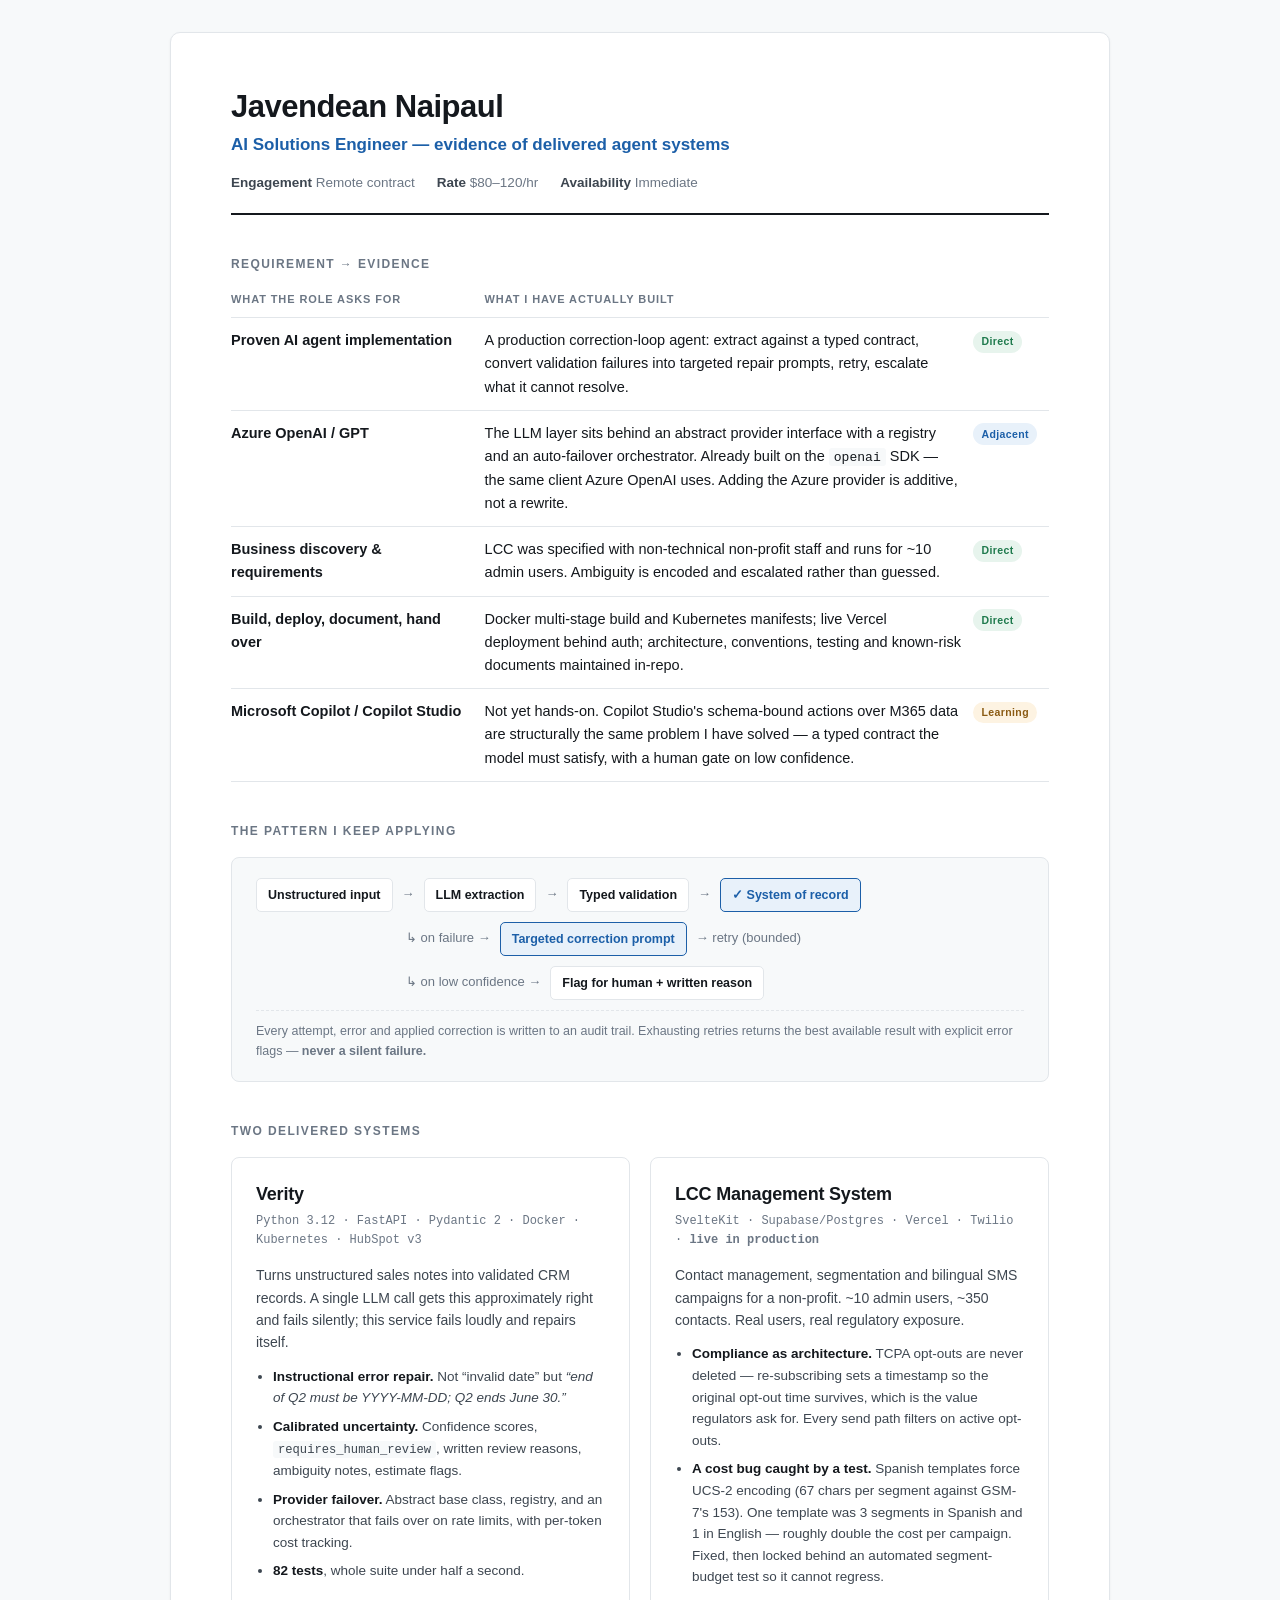
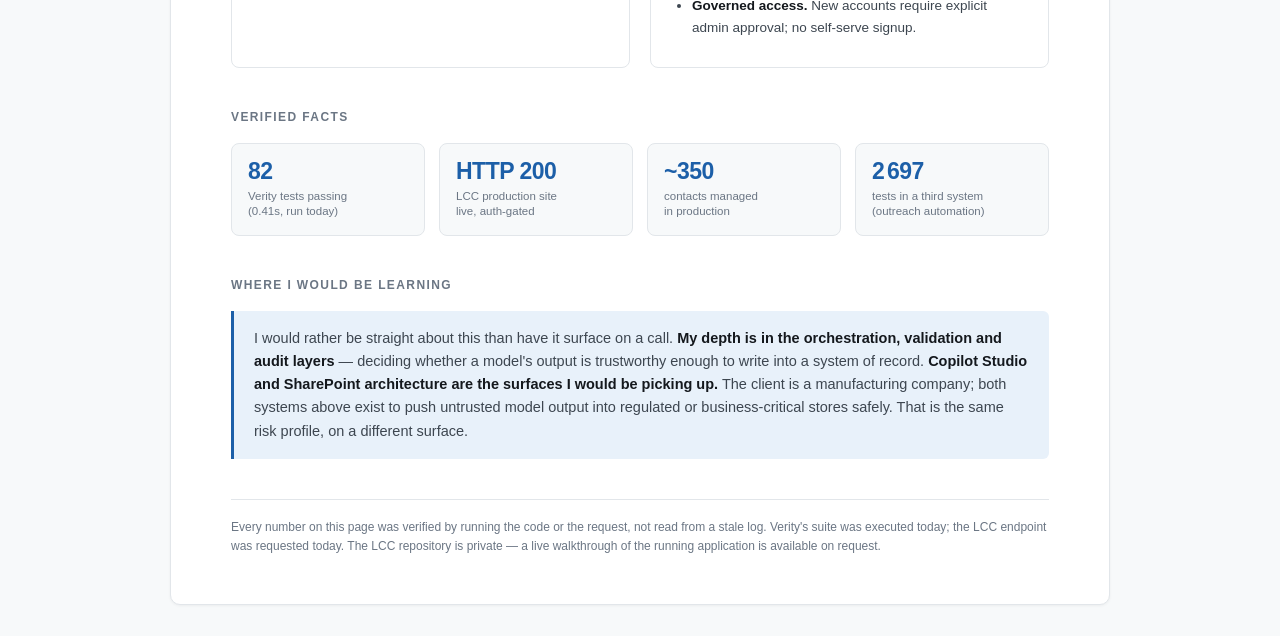
==== index.html @ 6c736fae "Add AI Solutions Engineer capability evidence page Single self-contained HTML page: requirement-to-e" ====
<!DOCTYPE html>
<html lang="en">
<head>
<meta charset="utf-8">
<meta name="robots" content="noindex, nofollow">
<meta name="viewport" content="width=device-width,initial-scale=1">
<title>Javendean Naipaul — AI Solutions Engineer · Evidence</title>
<style>
  :root{
    --ink:#14181d; --ink-2:#3d4650; --ink-3:#6b7684;
    --line:#e2e6ea; --bg:#ffffff; --bg-2:#f7f9fa;
    --accent:#1c5fa8; --accent-soft:#e8f1fa;
    --ok:#1f7a4d; --ok-soft:#e7f4ed;
    --warn:#8a5a12; --warn-soft:#fdf3e2;
  }
  *{box-sizing:border-box}
  body{
    margin:0; background:var(--bg-2); color:var(--ink);
    font:16px/1.6 -apple-system,BlinkMacSystemFont,"Segoe UI",Roboto,Helvetica,Arial,sans-serif;
    -webkit-font-smoothing:antialiased;
  }
  .sheet{max-width:940px;margin:32px auto;background:var(--bg);padding:56px 60px 48px;
    border:1px solid var(--line);border-radius:10px;box-shadow:0 1px 3px rgba(20,24,29,.05)}
  header{border-bottom:2px solid var(--ink);padding-bottom:20px;margin-bottom:32px}
  h1{font-size:31px;line-height:1.15;margin:0 0 6px;letter-spacing:-.5px}
  .role{font-size:17px;color:var(--accent);font-weight:600;margin:0 0 14px}
  .meta{font-size:13.5px;color:var(--ink-3);display:flex;gap:22px;flex-wrap:wrap}
  .meta b{color:var(--ink-2);font-weight:600}
  h2{font-size:12px;text-transform:uppercase;letter-spacing:1.4px;color:var(--ink-3);
    margin:40px 0 16px;font-weight:700}
  table{width:100%;border-collapse:collapse;font-size:14.5px}
  th{text-align:left;font-size:11px;text-transform:uppercase;letter-spacing:.9px;
    color:var(--ink-3);border-bottom:1px solid var(--line);padding:0 12px 9px 0;font-weight:700}
  td{padding:11px 12px 11px 0;border-bottom:1px solid var(--line);vertical-align:top}
  td:first-child{font-weight:600;width:31%;color:var(--ink)}
  .pill{display:inline-block;font-size:10.5px;font-weight:700;padding:2.5px 8px;
    border-radius:20px;letter-spacing:.4px;white-space:nowrap}
  .p-ok{background:var(--ok-soft);color:var(--ok)}
  .p-adj{background:var(--accent-soft);color:var(--accent)}
  .p-gap{background:var(--warn-soft);color:var(--warn)}
  .cards{display:grid;grid-template-columns:1fr 1fr;gap:20px}
  .card{border:1px solid var(--line);border-radius:8px;padding:22px 24px;background:var(--bg)}
  .card h3{margin:0 0 3px;font-size:18px;letter-spacing:-.2px}
  .card .stack{font-size:12px;color:var(--ink-3);margin:0 0 14px;font-family:ui-monospace,SFMono-Regular,Menlo,monospace}
  .card p{margin:0 0 12px;font-size:14px;color:var(--ink-2)}
  .card ul{margin:0;padding-left:17px;font-size:13.5px;color:var(--ink-2)}
  .card li{margin-bottom:7px}
  .card li b{color:var(--ink)}
  .flow{background:var(--bg-2);border:1px solid var(--line);border-radius:8px;
    padding:20px 24px;margin:14px 0 0;font-size:13px}
  .flow-row{display:flex;align-items:center;gap:9px;flex-wrap:wrap;margin-bottom:10px}
  .node{background:#fff;border:1px solid var(--line);border-radius:5px;padding:6px 11px;
    font-weight:600;font-size:12.5px;white-space:nowrap}
  .node.hl{border-color:var(--accent);color:var(--accent);background:var(--accent-soft)}
  .arrow{color:var(--ink-3);font-size:13px}
  .flow-note{font-size:12.5px;color:var(--ink-3);margin:0;padding-top:10px;border-top:1px dashed var(--line)}
  .callout{border-left:3px solid var(--accent);background:var(--accent-soft);
    padding:16px 20px;border-radius:0 6px 6px 0;font-size:14.5px;color:var(--ink-2)}
  .callout b{color:var(--ink)}
  .facts{display:grid;grid-template-columns:repeat(4,1fr);gap:14px;margin-top:4px}
  .fact{border:1px solid var(--line);border-radius:8px;padding:15px 16px;background:var(--bg-2)}
  .fact .n{font-size:23px;font-weight:700;color:var(--accent);letter-spacing:-.5px;line-height:1.1}
  .fact .l{font-size:11.5px;color:var(--ink-3);margin-top:4px;line-height:1.35}
  footer{margin-top:40px;padding-top:18px;border-top:1px solid var(--line);
    font-size:12px;color:var(--ink-3)}
  code{font-family:ui-monospace,SFMono-Regular,Menlo,monospace;font-size:.9em;
    background:var(--bg-2);padding:1.5px 5px;border-radius:3px}
  @media print{
    body{background:#fff} .sheet{margin:0;border:0;box-shadow:none;padding:0;max-width:100%}
    .card,.fact,.flow{break-inside:avoid}
  }
  @media(max-width:760px){
    .sheet{padding:32px 24px;margin:0}
    .cards,.facts{grid-template-columns:1fr}
    td:first-child{width:auto}
  }
</style>
</head>
<body>
<div class="sheet">

  <header>
    <h1>Javendean Naipaul</h1>
    <p class="role">AI Solutions Engineer — evidence of delivered agent systems</p>
    <div class="meta">
      <span><b>Engagement</b> Remote contract</span>
      <span><b>Rate</b> $80–120/hr</span>
      <span><b>Availability</b> Immediate</span>
    </div>
  </header>

  <h2>Requirement &rarr; Evidence</h2>
  <table>
    <tr><th>What the role asks for</th><th>What I have actually built</th><th></th></tr>
    <tr>
      <td>Proven AI agent implementation</td>
      <td>A production correction-loop agent: extract against a typed contract, convert validation
          failures into targeted repair prompts, retry, escalate what it cannot resolve.</td>
      <td><span class="pill p-ok">Direct</span></td>
    </tr>
    <tr>
      <td>Azure OpenAI / GPT</td>
      <td>The LLM layer sits behind an abstract provider interface with a registry and an
          auto-failover orchestrator. Already built on the <code>openai</code> SDK — the same
          client Azure OpenAI uses. Adding the Azure provider is additive, not a rewrite.</td>
      <td><span class="pill p-adj">Adjacent</span></td>
    </tr>
    <tr>
      <td>Business discovery &amp; requirements</td>
      <td>LCC was specified with non-technical non-profit staff and runs for ~10 admin users.
          Ambiguity is encoded and escalated rather than guessed.</td>
      <td><span class="pill p-ok">Direct</span></td>
    </tr>
    <tr>
      <td>Build, deploy, document, hand over</td>
      <td>Docker multi-stage build and Kubernetes manifests; live Vercel deployment behind auth;
          architecture, conventions, testing and known-risk documents maintained in-repo.</td>
      <td><span class="pill p-ok">Direct</span></td>
    </tr>
    <tr>
      <td>Microsoft Copilot / Copilot Studio</td>
      <td>Not yet hands-on. Copilot Studio's schema-bound actions over M365 data are structurally
          the same problem I have solved — a typed contract the model must satisfy, with a human
          gate on low confidence.</td>
      <td><span class="pill p-gap">Learning</span></td>
    </tr>
  </table>

  <h2>The pattern I keep applying</h2>
  <div class="flow">
    <div class="flow-row">
      <span class="node">Unstructured input</span><span class="arrow">&rarr;</span>
      <span class="node">LLM extraction</span><span class="arrow">&rarr;</span>
      <span class="node">Typed validation</span><span class="arrow">&rarr;</span>
      <span class="node hl">&#10003; System of record</span>
    </div>
    <div class="flow-row" style="margin-left:150px">
      <span class="arrow">&#8627; on failure &rarr;</span>
      <span class="node hl">Targeted correction prompt</span>
      <span class="arrow">&rarr; retry (bounded)</span>
    </div>
    <div class="flow-row" style="margin-left:150px">
      <span class="arrow">&#8627; on low confidence &rarr;</span>
      <span class="node">Flag for human + written reason</span>
    </div>
    <p class="flow-note">Every attempt, error and applied correction is written to an audit trail.
      Exhausting retries returns the best available result with explicit error flags —
      <b>never a silent failure.</b></p>
  </div>

  <h2>Two delivered systems</h2>
  <div class="cards">

    <div class="card">
      <h3>Verity</h3>
      <p class="stack">Python 3.12 · FastAPI · Pydantic 2 · Docker · Kubernetes · HubSpot v3</p>
      <p>Turns unstructured sales notes into validated CRM records. A single LLM call gets this
         approximately right and fails silently; this service fails loudly and repairs itself.</p>
      <ul>
        <li><b>Instructional error repair.</b> Not &ldquo;invalid date&rdquo; but <em>&ldquo;end of
            Q2 must be YYYY-MM-DD; Q2 ends June 30.&rdquo;</em></li>
        <li><b>Calibrated uncertainty.</b> Confidence scores, <code>requires_human_review</code>,
            written review reasons, ambiguity notes, estimate flags.</li>
        <li><b>Provider failover.</b> Abstract base class, registry, and an orchestrator that fails
            over on rate limits, with per-token cost tracking.</li>
        <li><b>82 tests</b>, whole suite under half a second.</li>
      </ul>
    </div>

    <div class="card">
      <h3>LCC Management System</h3>
      <p class="stack">SvelteKit · Supabase/Postgres · Vercel · Twilio · <b>live in production</b></p>
      <p>Contact management, segmentation and bilingual SMS campaigns for a non-profit.
         ~10 admin users, ~350 contacts. Real users, real regulatory exposure.</p>
      <ul>
        <li><b>Compliance as architecture.</b> TCPA opt-outs are never deleted — re-subscribing
            sets a timestamp so the original opt-out time survives, which is the value regulators
            ask for. Every send path filters on active opt-outs.</li>
        <li><b>A cost bug caught by a test.</b> Spanish templates force UCS-2 encoding (67 chars
            per segment against GSM-7's 153). One template was 3 segments in Spanish and 1 in
            English — roughly double the cost per campaign. Fixed, then locked behind an automated
            segment-budget test so it cannot regress.</li>
        <li><b>Governed access.</b> New accounts require explicit admin approval; no self-serve
            signup.</li>
      </ul>
    </div>

  </div>

  <h2>Verified facts</h2>
  <div class="facts">
    <div class="fact"><div class="n">82</div><div class="l">Verity tests passing<br>(0.41s, run today)</div></div>
    <div class="fact"><div class="n">HTTP 200</div><div class="l">LCC production site<br>live, auth-gated</div></div>
    <div class="fact"><div class="n">~350</div><div class="l">contacts managed<br>in production</div></div>
    <div class="fact"><div class="n">2&#8239;697</div><div class="l">tests in a third system<br>(outreach automation)</div></div>
  </div>

  <h2>Where I would be learning</h2>
  <div class="callout">
    I would rather be straight about this than have it surface on a call. <b>My depth is in the
    orchestration, validation and audit layers</b> — deciding whether a model's output is
    trustworthy enough to write into a system of record. <b>Copilot Studio and SharePoint
    architecture are the surfaces I would be picking up.</b> The client is a manufacturing
    company; both systems above exist to push untrusted model output into regulated or
    business-critical stores safely. That is the same risk profile, on a different surface.
  </div>

  <footer>
    Every number on this page was verified by running the code or the request, not read from a
    stale log. Verity's suite was executed today; the LCC endpoint was requested today.
    The LCC repository is private — a live walkthrough of the running application is available
    on request.
  </footer>

</div>
</body>
</html>
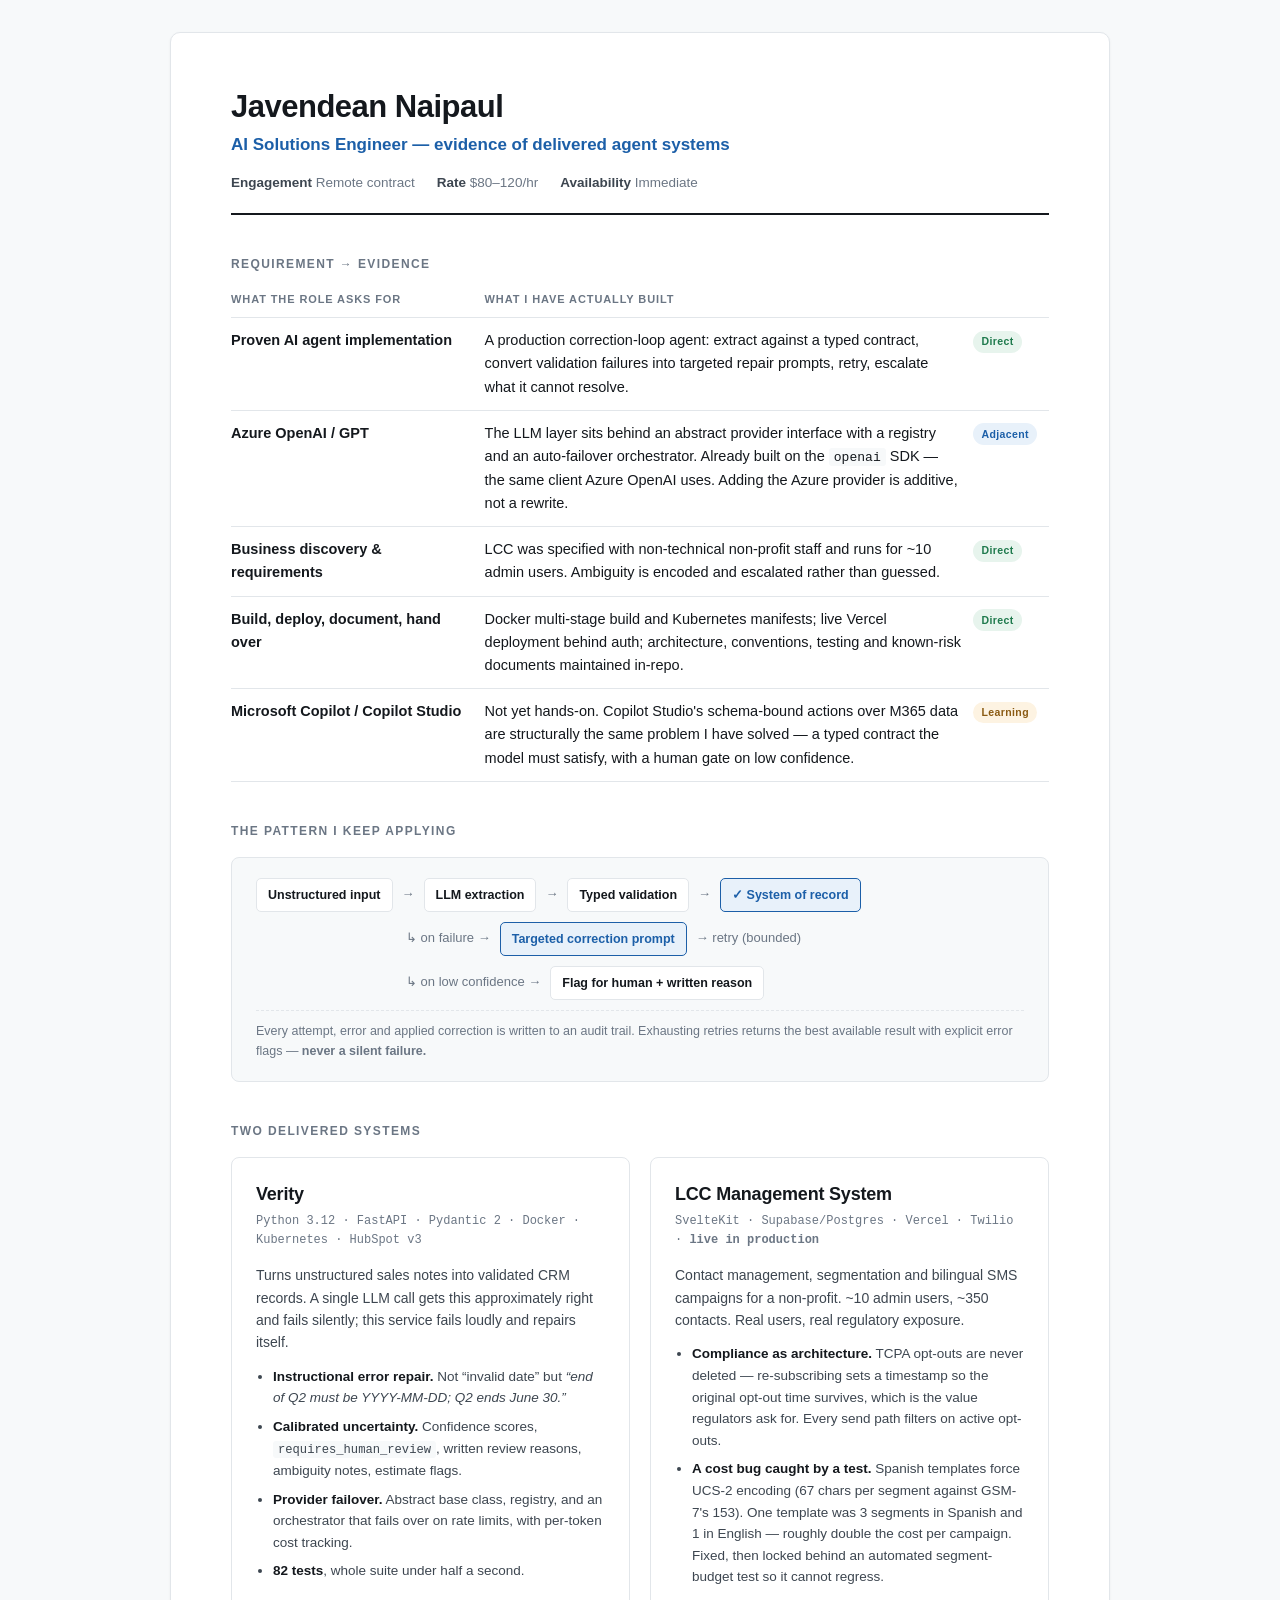
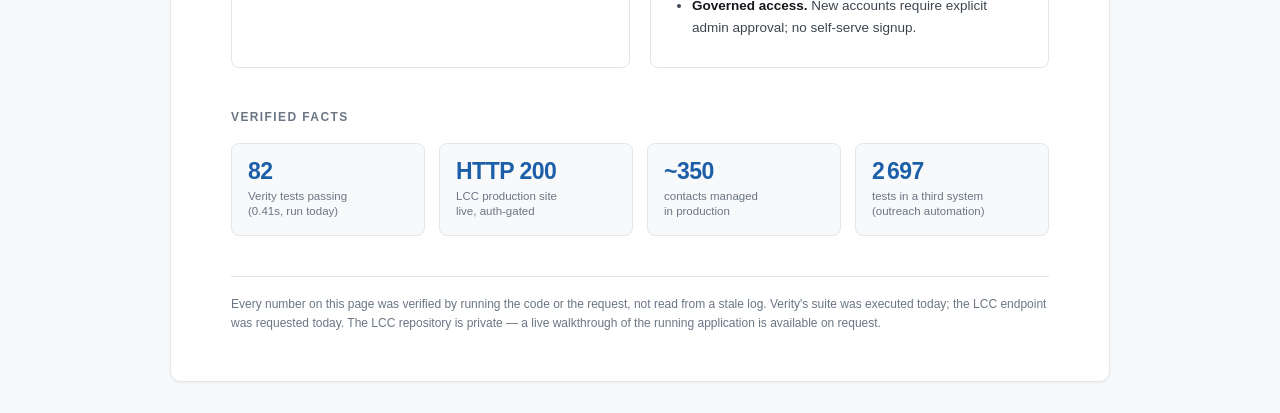
==== commit e44da4d4: "Remove "Where I would be learning" section Co-Authored-By: Claude Opus 5 <noreply@anthropic.com>" ====
--- a/index.html
+++ b/index.html
@@ -195,16 +195,6 @@
     <div class="fact"><div class="n">2&#8239;697</div><div class="l">tests in a third system<br>(outreach automation)</div></div>
   </div>
 
-  <h2>Where I would be learning</h2>
-  <div class="callout">
-    I would rather be straight about this than have it surface on a call. <b>My depth is in the
-    orchestration, validation and audit layers</b> — deciding whether a model's output is
-    trustworthy enough to write into a system of record. <b>Copilot Studio and SharePoint
-    architecture are the surfaces I would be picking up.</b> The client is a manufacturing
-    company; both systems above exist to push untrusted model output into regulated or
-    business-critical stores safely. That is the same risk profile, on a different surface.
-  </div>
-
   <footer>
     Every number on this page was verified by running the code or the request, not read from a
     stale log. Verity's suite was executed today; the LCC endpoint was requested today.
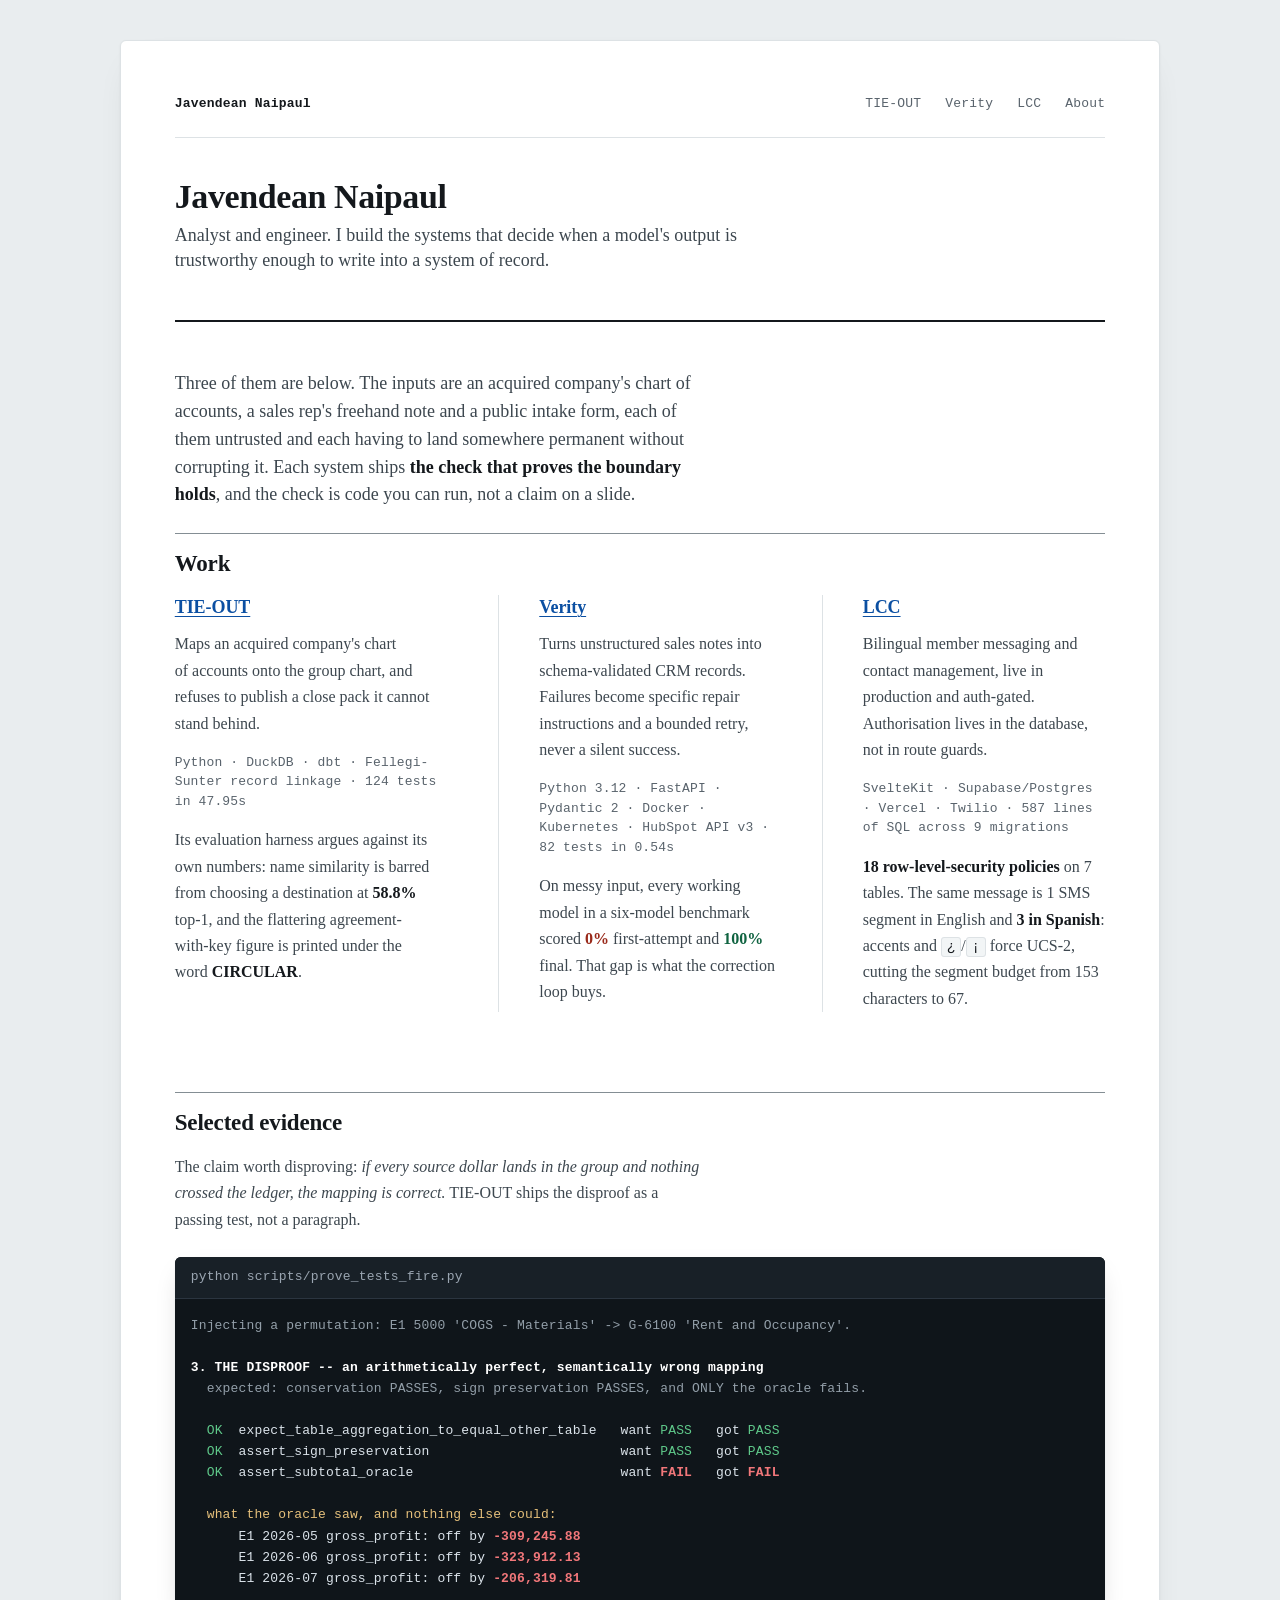
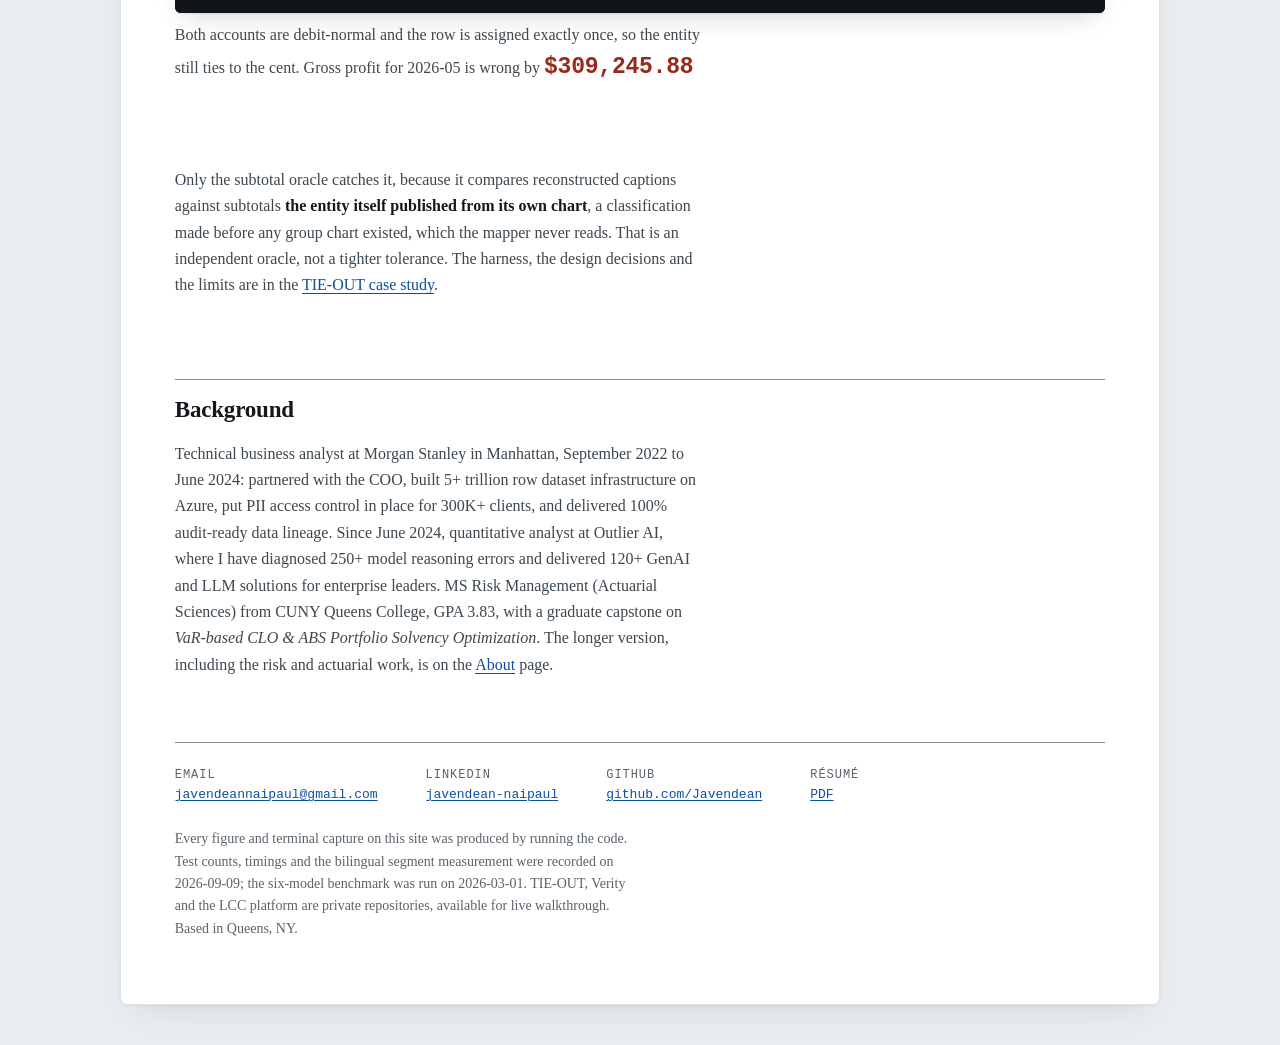
==== commit 303fe0d3: "Build portfolio site: home, three case studies, about Co-Authored-By: Claude Opus 5 <noreply@anthrop" ====
--- a/index.html
+++ b/index.html
@@ -2,206 +2,150 @@
 <html lang="en">
 <head>
 <meta charset="utf-8">
-<meta name="robots" content="noindex, nofollow">
+<meta name="robots" content="index, follow">
 <meta name="viewport" content="width=device-width,initial-scale=1">
-<title>Javendean Naipaul — AI Solutions Engineer · Evidence</title>
-<style>
-  :root{
-    --ink:#14181d; --ink-2:#3d4650; --ink-3:#6b7684;
-    --line:#e2e6ea; --bg:#ffffff; --bg-2:#f7f9fa;
-    --accent:#1c5fa8; --accent-soft:#e8f1fa;
-    --ok:#1f7a4d; --ok-soft:#e7f4ed;
-    --warn:#8a5a12; --warn-soft:#fdf3e2;
-  }
-  *{box-sizing:border-box}
-  body{
-    margin:0; background:var(--bg-2); color:var(--ink);
-    font:16px/1.6 -apple-system,BlinkMacSystemFont,"Segoe UI",Roboto,Helvetica,Arial,sans-serif;
-    -webkit-font-smoothing:antialiased;
-  }
-  .sheet{max-width:940px;margin:32px auto;background:var(--bg);padding:56px 60px 48px;
-    border:1px solid var(--line);border-radius:10px;box-shadow:0 1px 3px rgba(20,24,29,.05)}
-  header{border-bottom:2px solid var(--ink);padding-bottom:20px;margin-bottom:32px}
-  h1{font-size:31px;line-height:1.15;margin:0 0 6px;letter-spacing:-.5px}
-  .role{font-size:17px;color:var(--accent);font-weight:600;margin:0 0 14px}
-  .meta{font-size:13.5px;color:var(--ink-3);display:flex;gap:22px;flex-wrap:wrap}
-  .meta b{color:var(--ink-2);font-weight:600}
-  h2{font-size:12px;text-transform:uppercase;letter-spacing:1.4px;color:var(--ink-3);
-    margin:40px 0 16px;font-weight:700}
-  table{width:100%;border-collapse:collapse;font-size:14.5px}
-  th{text-align:left;font-size:11px;text-transform:uppercase;letter-spacing:.9px;
-    color:var(--ink-3);border-bottom:1px solid var(--line);padding:0 12px 9px 0;font-weight:700}
-  td{padding:11px 12px 11px 0;border-bottom:1px solid var(--line);vertical-align:top}
-  td:first-child{font-weight:600;width:31%;color:var(--ink)}
-  .pill{display:inline-block;font-size:10.5px;font-weight:700;padding:2.5px 8px;
-    border-radius:20px;letter-spacing:.4px;white-space:nowrap}
-  .p-ok{background:var(--ok-soft);color:var(--ok)}
-  .p-adj{background:var(--accent-soft);color:var(--accent)}
-  .p-gap{background:var(--warn-soft);color:var(--warn)}
-  .cards{display:grid;grid-template-columns:1fr 1fr;gap:20px}
-  .card{border:1px solid var(--line);border-radius:8px;padding:22px 24px;background:var(--bg)}
-  .card h3{margin:0 0 3px;font-size:18px;letter-spacing:-.2px}
-  .card .stack{font-size:12px;color:var(--ink-3);margin:0 0 14px;font-family:ui-monospace,SFMono-Regular,Menlo,monospace}
-  .card p{margin:0 0 12px;font-size:14px;color:var(--ink-2)}
-  .card ul{margin:0;padding-left:17px;font-size:13.5px;color:var(--ink-2)}
-  .card li{margin-bottom:7px}
-  .card li b{color:var(--ink)}
-  .flow{background:var(--bg-2);border:1px solid var(--line);border-radius:8px;
-    padding:20px 24px;margin:14px 0 0;font-size:13px}
-  .flow-row{display:flex;align-items:center;gap:9px;flex-wrap:wrap;margin-bottom:10px}
-  .node{background:#fff;border:1px solid var(--line);border-radius:5px;padding:6px 11px;
-    font-weight:600;font-size:12.5px;white-space:nowrap}
-  .node.hl{border-color:var(--accent);color:var(--accent);background:var(--accent-soft)}
-  .arrow{color:var(--ink-3);font-size:13px}
-  .flow-note{font-size:12.5px;color:var(--ink-3);margin:0;padding-top:10px;border-top:1px dashed var(--line)}
-  .callout{border-left:3px solid var(--accent);background:var(--accent-soft);
-    padding:16px 20px;border-radius:0 6px 6px 0;font-size:14.5px;color:var(--ink-2)}
-  .callout b{color:var(--ink)}
-  .facts{display:grid;grid-template-columns:repeat(4,1fr);gap:14px;margin-top:4px}
-  .fact{border:1px solid var(--line);border-radius:8px;padding:15px 16px;background:var(--bg-2)}
-  .fact .n{font-size:23px;font-weight:700;color:var(--accent);letter-spacing:-.5px;line-height:1.1}
-  .fact .l{font-size:11.5px;color:var(--ink-3);margin-top:4px;line-height:1.35}
-  footer{margin-top:40px;padding-top:18px;border-top:1px solid var(--line);
-    font-size:12px;color:var(--ink-3)}
-  code{font-family:ui-monospace,SFMono-Regular,Menlo,monospace;font-size:.9em;
-    background:var(--bg-2);padding:1.5px 5px;border-radius:3px}
-  @media print{
-    body{background:#fff} .sheet{margin:0;border:0;box-shadow:none;padding:0;max-width:100%}
-    .card,.fact,.flow{break-inside:avoid}
-  }
-  @media(max-width:760px){
-    .sheet{padding:32px 24px;margin:0}
-    .cards,.facts{grid-template-columns:1fr}
-    td:first-child{width:auto}
-  }
-</style>
+<meta name="color-scheme" content="light">
+<title>Javendean Naipaul &middot; analyst and engineer</title>
+<meta name="description" content="Javendean Naipaul builds systems that decide when a model's output is trustworthy enough to write into a system of record. Three case studies, each shipping the check that proves it.">
+<link rel="stylesheet" href="style.css">
+<link rel="icon" href="./favicon.svg" type="image/svg+xml">
+<meta property="og:type" content="website">
+<meta property="og:site_name" content="Javendean Naipaul">
+<meta property="og:title" content="Javendean Naipaul">
+<meta property="og:description" content="Analyst and engineer. Systems that decide when a model's output is trustworthy enough to write into a system of record.">
+<meta name="twitter:card" content="summary">
 </head>
 <body>
-<div class="sheet">
+
+<main class="sheet">
+
+  <nav class="sitenav" aria-label="Main">
+    <a href="./" aria-current="page">Javendean Naipaul</a>
+    <span>
+      <a href="work/tie-out/">TIE-OUT</a>
+      <a href="work/verity/">Verity</a>
+      <a href="work/lcc/">LCC</a>
+      <a href="about/">About</a>
+    </span>
+  </nav>
 
   <header>
     <h1>Javendean Naipaul</h1>
-    <p class="role">AI Solutions Engineer — evidence of delivered agent systems</p>
-    <div class="meta">
-      <span><b>Engagement</b> Remote contract</span>
-      <span><b>Rate</b> $80–120/hr</span>
-      <span><b>Availability</b> Immediate</span>
-    </div>
+    <p class="role">Analyst and engineer. I build the systems that decide when a model's output is
+    trustworthy enough to write into a system of record.</p>
   </header>
 
-  <h2>Requirement &rarr; Evidence</h2>
-  <table>
-    <tr><th>What the role asks for</th><th>What I have actually built</th><th></th></tr>
-    <tr>
-      <td>Proven AI agent implementation</td>
-      <td>A production correction-loop agent: extract against a typed contract, convert validation
-          failures into targeted repair prompts, retry, escalate what it cannot resolve.</td>
-      <td><span class="pill p-ok">Direct</span></td>
-    </tr>
-    <tr>
-      <td>Azure OpenAI / GPT</td>
-      <td>The LLM layer sits behind an abstract provider interface with a registry and an
-          auto-failover orchestrator. Already built on the <code>openai</code> SDK — the same
-          client Azure OpenAI uses. Adding the Azure provider is additive, not a rewrite.</td>
-      <td><span class="pill p-adj">Adjacent</span></td>
-    </tr>
-    <tr>
-      <td>Business discovery &amp; requirements</td>
-      <td>LCC was specified with non-technical non-profit staff and runs for ~10 admin users.
-          Ambiguity is encoded and escalated rather than guessed.</td>
-      <td><span class="pill p-ok">Direct</span></td>
-    </tr>
-    <tr>
-      <td>Build, deploy, document, hand over</td>
-      <td>Docker multi-stage build and Kubernetes manifests; live Vercel deployment behind auth;
-          architecture, conventions, testing and known-risk documents maintained in-repo.</td>
-      <td><span class="pill p-ok">Direct</span></td>
-    </tr>
-    <tr>
-      <td>Microsoft Copilot / Copilot Studio</td>
-      <td>Not yet hands-on. Copilot Studio's schema-bound actions over M365 data are structurally
-          the same problem I have solved — a typed contract the model must satisfy, with a human
-          gate on low confidence.</td>
-      <td><span class="pill p-gap">Learning</span></td>
-    </tr>
-  </table>
+  <p class="lede">Three of them are below. The inputs are an acquired company's chart of accounts, a
+  sales rep's freehand note and a public intake form, each of them untrusted and each having to land
+  somewhere permanent without corrupting it. Each system ships <b>the check that proves the boundary
+  holds</b>, and the check is code you can run, not a claim on a slide.</p>
 
-  <h2>The pattern I keep applying</h2>
-  <div class="flow">
-    <div class="flow-row">
-      <span class="node">Unstructured input</span><span class="arrow">&rarr;</span>
-      <span class="node">LLM extraction</span><span class="arrow">&rarr;</span>
-      <span class="node">Typed validation</span><span class="arrow">&rarr;</span>
-      <span class="node hl">&#10003; System of record</span>
-    </div>
-    <div class="flow-row" style="margin-left:150px">
-      <span class="arrow">&#8627; on failure &rarr;</span>
-      <span class="node hl">Targeted correction prompt</span>
-      <span class="arrow">&rarr; retry (bounded)</span>
-    </div>
-    <div class="flow-row" style="margin-left:150px">
-      <span class="arrow">&#8627; on low confidence &rarr;</span>
-      <span class="node">Flag for human + written reason</span>
-    </div>
-    <p class="flow-note">Every attempt, error and applied correction is written to an audit trail.
-      Exhausting retries returns the best available result with explicit error flags —
-      <b>never a silent failure.</b></p>
-  </div>
+  <section>
+  <h2>Work</h2>
 
-  <h2>Two delivered systems</h2>
-  <div class="cards">
+  <div class="cards cards--3">
 
     <div class="card">
-      <h3>Verity</h3>
-      <p class="stack">Python 3.12 · FastAPI · Pydantic 2 · Docker · Kubernetes · HubSpot v3</p>
-      <p>Turns unstructured sales notes into validated CRM records. A single LLM call gets this
-         approximately right and fails silently; this service fails loudly and repairs itself.</p>
-      <ul>
-        <li><b>Instructional error repair.</b> Not &ldquo;invalid date&rdquo; but <em>&ldquo;end of
-            Q2 must be YYYY-MM-DD; Q2 ends June 30.&rdquo;</em></li>
-        <li><b>Calibrated uncertainty.</b> Confidence scores, <code>requires_human_review</code>,
-            written review reasons, ambiguity notes, estimate flags.</li>
-        <li><b>Provider failover.</b> Abstract base class, registry, and an orchestrator that fails
-            over on rate limits, with per-token cost tracking.</li>
-        <li><b>82 tests</b>, whole suite under half a second.</li>
-      </ul>
+      <h3><a href="work/tie-out/">TIE-OUT</a></h3>
+      <p>Maps an acquired company's chart of accounts onto the group chart, and refuses to publish a
+      close pack it cannot stand behind.</p>
+      <p class="stack">Python &middot; DuckDB &middot; dbt &middot; Fellegi-Sunter record linkage
+      &middot; 124 tests in 47.95s</p>
+      <p>Its evaluation harness argues against its own numbers: name similarity is barred from
+      choosing a destination at <b>58.8%</b> top-1, and the flattering agreement-with-key figure is
+      printed under the word <b>CIRCULAR</b>.</p>
     </div>
 
     <div class="card">
-      <h3>LCC Management System</h3>
-      <p class="stack">SvelteKit · Supabase/Postgres · Vercel · Twilio · <b>live in production</b></p>
-      <p>Contact management, segmentation and bilingual SMS campaigns for a non-profit.
-         ~10 admin users, ~350 contacts. Real users, real regulatory exposure.</p>
-      <ul>
-        <li><b>Compliance as architecture.</b> TCPA opt-outs are never deleted — re-subscribing
-            sets a timestamp so the original opt-out time survives, which is the value regulators
-            ask for. Every send path filters on active opt-outs.</li>
-        <li><b>A cost bug caught by a test.</b> Spanish templates force UCS-2 encoding (67 chars
-            per segment against GSM-7's 153). One template was 3 segments in Spanish and 1 in
-            English — roughly double the cost per campaign. Fixed, then locked behind an automated
-            segment-budget test so it cannot regress.</li>
-        <li><b>Governed access.</b> New accounts require explicit admin approval; no self-serve
-            signup.</li>
-      </ul>
+      <h3><a href="work/verity/">Verity</a></h3>
+      <p>Turns unstructured sales notes into schema-validated CRM records. Failures become specific
+      repair instructions and a bounded retry, never a silent success.</p>
+      <p class="stack">Python 3.12 &middot; FastAPI &middot; Pydantic 2 &middot; Docker &middot;
+      Kubernetes &middot; HubSpot API v3 &middot; 82 tests in 0.54s</p>
+      <p>On messy input, every working model in a six-model benchmark scored
+      <span class="zero">0%</span> first-attempt and <span class="hundred">100%</span> final. That
+      gap is what the correction loop buys.</p>
+    </div>
+
+    <div class="card">
+      <h3><a href="work/lcc/">LCC</a></h3>
+      <p>Bilingual member messaging and contact management, live in production and auth-gated.
+      Authorisation lives in the database, not in route guards.</p>
+      <p class="stack">SvelteKit &middot; Supabase/Postgres &middot; Vercel &middot; Twilio
+      &middot; 587 lines of SQL across 9 migrations</p>
+      <p><b>18 row-level-security policies</b> on 7 tables. The same message is 1 SMS segment in
+      English and <b>3 in Spanish</b>: accents and <code>&iquest;</code>/<code>&iexcl;</code> force
+      UCS-2, cutting the segment budget from 153 characters to 67.</p>
     </div>
 
   </div>
+  </section>
 
-  <h2>Verified facts</h2>
-  <div class="facts">
-    <div class="fact"><div class="n">82</div><div class="l">Verity tests passing<br>(0.41s, run today)</div></div>
-    <div class="fact"><div class="n">HTTP 200</div><div class="l">LCC production site<br>live, auth-gated</div></div>
-    <div class="fact"><div class="n">~350</div><div class="l">contacts managed<br>in production</div></div>
-    <div class="fact"><div class="n">2&#8239;697</div><div class="l">tests in a third system<br>(outreach automation)</div></div>
-  </div>
+  <section>
+  <h2>Selected evidence</h2>
+
+  <p>The claim worth disproving: <em>if every source dollar lands in the group and nothing crossed
+  the ledger, the mapping is correct.</em> TIE-OUT ships the disproof as a passing test, not a
+  paragraph.</p>
+
+  <figure class="ev">
+      <div class="term">
+        <div class="term-bar"><span class="term-title">python scripts/prove_tests_fire.py</span></div>
+<pre tabindex="0" role="region" aria-label="Terminal output: python scripts/prove_tests_fire.py, scrollable"><span class="dim">Injecting a permutation: E1 5000 'COGS - Materials' -&gt; G-6100 'Rent and Occupancy'.</span>
+
+<span class="w">3. THE DISPROOF -- an arithmetically perfect, semantically wrong mapping</span>
+  <span class="dim">expected: conservation PASSES, sign preservation PASSES, and ONLY the oracle fails.</span>
+
+  <span class="g">OK</span>  expect_table_aggregation_to_equal_other_table   want <span class="g">PASS</span>   got <span class="g">PASS</span>
+  <span class="g">OK</span>  assert_sign_preservation                        want <span class="g">PASS</span>   got <span class="g">PASS</span>
+  <span class="g">OK</span>  assert_subtotal_oracle                          want <span class="r">FAIL</span>   got <span class="r">FAIL</span>
+
+  <span class="y">what the oracle saw, and nothing else could:</span>
+      E1 2026-05 gross_profit: off by <span class="r">-309,245.88</span>
+      E1 2026-06 gross_profit: off by <span class="r">-323,912.13</span>
+      E1 2026-07 gross_profit: off by <span class="r">-206,319.81</span></pre>
+      </div>
+      <figcaption class="cap cap--claim">Both accounts are debit-normal and the row is assigned
+        exactly once, so the entity still ties to the cent. Gross profit for 2026-05 is wrong by
+        <span class="bignum">$309,245.88</span></figcaption>
+  </figure>
+
+  <p>Only the subtotal oracle catches it, because it compares reconstructed captions against
+  subtotals <b>the entity itself published from its own chart</b>, a classification made before any
+  group chart existed, which the mapper never reads. That is an independent oracle, not a tighter
+  tolerance. The harness, the design decisions and the limits are in the
+  <a href="work/tie-out/">TIE-OUT case study</a>.</p>
+
+  </section>
+
+  <section>
+  <h2>Background</h2>
+
+  <p>Technical business analyst at Morgan Stanley in Manhattan, September 2022 to June 2024:
+  partnered with the COO, built 5+ trillion row dataset infrastructure on Azure, put PII access
+  control in place for 300K+ clients, and delivered 100% audit-ready data lineage. Since June 2024,
+  quantitative analyst
+  at Outlier AI, where I have diagnosed 250+ model reasoning errors and delivered 120+ GenAI and
+  LLM solutions for enterprise leaders. MS Risk Management (Actuarial Sciences) from CUNY Queens
+  College, GPA 3.83, with a graduate capstone on <em>VaR-based CLO &amp; ABS Portfolio Solvency
+  Optimization</em>. The longer version, including the risk and actuarial work, is on the
+  <a href="about/">About</a> page.</p>
+
+  </section>
 
   <footer>
-    Every number on this page was verified by running the code or the request, not read from a
-    stale log. Verity's suite was executed today; the LCC endpoint was requested today.
-    The LCC repository is private — a live walkthrough of the running application is available
-    on request.
+    <div class="meta">
+      <span><b>Email</b><a href="mailto:javendeannaipaul@gmail.com">javendeannaipaul@gmail.com</a></span>
+      <span><b>LinkedIn</b><a href="https://www.linkedin.com/in/javendean-naipaul-229b11169/">javendean-naipaul</a></span>
+      <span><b>GitHub</b><a href="https://github.com/Javendean">github.com/Javendean</a></span>
+      <span><b>R&eacute;sum&eacute;</b><a href="files/CapitalOne_JavendeanNaipaul_Resume.pdf">PDF</a></span>
+    </div>
+    <p>Every figure and terminal capture on this site was produced by running the code. Test counts,
+    timings and the bilingual segment measurement were recorded on 2026-09-09; the six-model
+    benchmark was run on 2026-03-01. TIE-OUT, Verity and the LCC platform are private repositories,
+    available for live walkthrough. Based in Queens, NY.</p>
   </footer>
 
-</div>
+</main>
 </body>
 </html>
--- a/style.css
+++ b/style.css
@@ -0,0 +1,302 @@
+/* ============================================================================
+   EVIDENCE SHEET - visual system
+   Two voices, and only two:
+     serif  = written by a person (argument)
+     mono   = emitted by a machine (evidence, measurement, provenance)
+   One colour rule: on this page, colour only ever reports a test result.
+   ============================================================================ */
+:root{
+  color-scheme: light;
+  --fs-micro: 0.750rem;
+  --fs-meta : 0.8125rem;
+  --fs-data : 0.875rem;
+  --fs-body : 1rem;
+  --fs-lede : 1.125rem;
+  --fs-h2   : 1.4375rem;
+  --fs-num  : 1.750rem;
+  --fs-h1   : 2.125rem;
+  --fs-code : clamp(0.6875rem, 0.5rem + 0.62vw, 0.8125rem);
+  --s-2:8px;  --s-3:12px; --s-4:16px; --s-5:24px;
+  --s-6:32px; --s-7:40px; --s-8:48px; --s-9:64px; --s-10:80px;
+  --measure: 66ch;
+  --pad: clamp(20px, 4.2vw, 56px);
+  --sheet: 1040px;
+  --font-prose:"Iowan Old Style","Charter","Bitstream Charter",Georgia,Cambria,
+               "Palatino Linotype","Times New Roman",serif;
+  --font-mono : ui-monospace,"SF Mono","Cascadia Mono","JetBrains Mono",Menlo,
+                Consolas,"Liberation Mono",monospace;
+  --paper :#ffffff;
+  --canvas:#e9edef;
+  --wash  :#f2f5f6;
+  --ink   :#14181c;
+  --ink-2 :#3d474f;
+  --ink-3 :#59636c;
+  --rule        :#dde2e5;
+  --rule-strong :#848e94;
+  --pass:#0f6340;  --pass-wash:#e4efe9;
+  --fail:#99291a;
+  --focus:#0b4fa2;
+  --term-bg   :#0f151a;
+  --term-bar  :#182027;
+  --term-rule :#2b3540;
+  --term-fg   :#dbe3ea;
+  --term-dim  :#939fa9;
+  --term-label:#9aa5b1;
+  --term-thumb:#3f4b56;
+  --tg:#5fc98a;
+  --tr:#f2777a;
+  --ty:#e6c07b;
+  --focus-dark:#7ec2ff;
+  --r-surface:6px;
+  --r-mark:3px;
+  --shadow-sheet   :0 1px 3px rgba(20,24,28,.05), 0 14px 36px -18px rgba(20,24,28,.14);
+  --shadow-evidence:0 1px 2px rgba(20,24,28,.07), 0 10px 26px -10px rgba(20,24,28,.22);
+  --shadow-lead    :0 1px 2px rgba(20,24,28,.09), 0 18px 40px -14px rgba(20,24,28,.30);
+}
+*,*::before,*::after{box-sizing:border-box}
+html{-webkit-text-size-adjust:100%}
+body{
+  margin:0; background:var(--canvas); color:var(--ink);
+  font-family:var(--font-prose); font-size:var(--fs-body); line-height:1.65;
+  text-rendering:optimizeLegibility; -webkit-font-smoothing:antialiased;
+}
+h1,h2,h3,p,ul,ol,figure,figcaption,table,dl,dd,dt,pre{margin:0}
+ul{padding-left:1.15em}
+img{max-width:100%}
+.sheet{
+  max-width:var(--sheet); margin:var(--s-7) auto;
+  padding:var(--pad) var(--pad) var(--s-9);
+  background:var(--paper); border:1px solid var(--rule);
+  border-radius:var(--r-surface); box-shadow:var(--shadow-sheet);
+}
+.sheet > * + *, .sheet section > * + *, .hero > * + *, .card > * + *, .ev > * + *{
+  margin-top:var(--flow, var(--s-5));
+}
+.sheet > section + section{ --flow:var(--s-10); }
+h2{ --flow:var(--s-10); }
+h3{ --flow:var(--s-7); }
+h2 + *{ --flow:var(--s-4); }
+h3 + *{ --flow:var(--s-3); }
+section > h2:first-child{ margin-top:0; }
+.ev{ --flow:var(--s-5); }
+.ev > figcaption{ --flow:var(--s-2); }
+p + p{ --flow:var(--s-4); }
+header{ border-bottom:2px solid var(--ink); padding-bottom:var(--s-5); margin-bottom:var(--s-8); }
+h1{ font-size:var(--fs-h1); line-height:1.1; letter-spacing:-.012em; font-weight:700;
+    text-wrap:balance; margin-bottom:var(--s-2); }
+.role{ font-size:var(--fs-lede); line-height:1.35; color:var(--ink-2); font-weight:400;
+       margin-bottom:var(--s-5); }
+.meta{ display:flex; flex-wrap:wrap; gap:var(--s-4) var(--s-8);
+       font-family:var(--font-mono); font-size:var(--fs-meta); line-height:1.4;
+       color:var(--ink-2); font-variant-numeric:tabular-nums; }
+.meta b{ display:block; font-family:var(--font-mono); font-size:var(--fs-micro);
+         font-weight:400; letter-spacing:.08em; text-transform:uppercase;
+         color:var(--ink-3); margin-bottom:2px; }
+h2{ font-size:var(--fs-h2); line-height:1.25; font-weight:700; letter-spacing:-.008em;
+    color:var(--ink); text-wrap:balance; padding-top:var(--s-4);
+    border-top:1px solid var(--rule-strong); }
+h3{ font-size:var(--fs-lede); line-height:1.35; font-weight:700; letter-spacing:-.004em;
+    color:var(--ink); text-wrap:balance; }
+h3.sub{ max-width:var(--measure); }
+p,ul,ol{ max-width:var(--measure); text-wrap:pretty; }
+p{ color:var(--ink-2); }
+p b,li b,td b,th b{ color:var(--ink); font-weight:700; }
+.lede{ font-size:var(--fs-lede); line-height:1.55; color:var(--ink-2); max-width:60ch; }
+.lede b{ color:var(--ink); font-weight:700; }
+.stack{ font-family:var(--font-mono); font-size:var(--fs-meta); line-height:1.5;
+        letter-spacing:.01em; color:var(--ink-3); max-width:none; }
+.hero{ background:none; border:0; border-top:1px solid var(--rule); border-radius:0;
+       padding:var(--s-5) 0 0; }
+.hero .term{ box-shadow:var(--shadow-lead); }
+.term{ background:var(--term-bg); border-radius:var(--r-surface); overflow:hidden;
+       box-shadow:var(--shadow-evidence); }
+.term-bar{ background:var(--term-bar); border-bottom:1px solid var(--term-rule);
+           padding:var(--s-3) var(--s-4); display:flex; align-items:center; gap:var(--s-2); }
+.term-title{ font-family:var(--font-mono); font-size:var(--fs-meta); line-height:1.3;
+             letter-spacing:.015em; color:var(--term-label); overflow-wrap:anywhere; }
+.term pre{
+  margin:0; padding:var(--s-4) var(--s-4) var(--s-5); color:var(--term-fg);
+  font-family:var(--font-mono); font-size:var(--fs-code); line-height:1.62;
+  letter-spacing:.012em; font-variant-ligatures:none; tab-size:4;
+  overflow-x:auto; overscroll-behavior-x:contain; background-color:var(--term-bg);
+  background-image:
+    linear-gradient(to right, var(--term-bg) 40%, rgba(15,21,26,0)),
+    linear-gradient(to left,  var(--term-bg) 40%, rgba(15,21,26,0)),
+    radial-gradient(farthest-side at 0    50%, rgba(0,0,0,.5), rgba(0,0,0,0)),
+    radial-gradient(farthest-side at 100% 50%, rgba(0,0,0,.5), rgba(0,0,0,0));
+  background-repeat:no-repeat;
+  background-size:36px 100%, 36px 100%, 16px 100%, 16px 100%;
+  background-position:left center, right center, left center, right center;
+  background-attachment:local, local, scroll, scroll;
+  scrollbar-width:thin; scrollbar-color:var(--term-thumb) var(--term-bg);
+}
+.term pre::-webkit-scrollbar{ height:10px; }
+.term pre::-webkit-scrollbar-track{ background:var(--term-bg); }
+.term pre::-webkit-scrollbar-thumb{ background:var(--term-thumb);
+  border:3px solid var(--term-bg); border-radius:var(--r-surface); }
+.term pre::selection{ background:#2f4a63; color:#fff; }
+.term pre *::selection{ background:#2f4a63; color:#fff; }
+.g{color:var(--tg)} .r{color:var(--tr);font-weight:700} .y{color:var(--ty)}
+.dim{color:var(--term-dim)} .w{color:#fff;font-weight:700}
+.shot{ border:1px solid var(--rule); border-radius:var(--r-surface); overflow:hidden;
+       background:var(--paper); box-shadow:var(--shadow-evidence); }
+.shot-bar{ background:var(--wash); border-bottom:1px solid var(--rule);
+           padding:var(--s-3) var(--s-4); display:flex; align-items:center; gap:var(--s-2); }
+.url{ font-family:var(--font-mono); font-size:var(--fs-meta); line-height:1.3;
+      letter-spacing:.015em; color:var(--ink-3); overflow-wrap:anywhere; }
+.shot img{ display:block; width:100%; height:auto; }
+.cap{ font-family:var(--font-prose); font-size:var(--fs-data); line-height:1.6;
+      font-style:normal; color:var(--ink-3); max-width:var(--measure); }
+.cap b{ color:var(--ink-2); font-weight:700; }
+.cap--claim{ font-family:var(--font-prose); font-size:var(--fs-body); line-height:1.7;
+             color:var(--ink-2); }
+.bignum{ font-family:var(--font-mono); font-size:var(--fs-h2); font-weight:700;
+         font-variant-numeric:tabular-nums lining-nums; letter-spacing:-.01em;
+         color:var(--fail); white-space:nowrap; }
+.scroller{ overflow-x:auto; overscroll-behavior-x:contain; scrollbar-width:thin;
+           scrollbar-color:var(--rule-strong) var(--wash); }
+table{ width:100%; border-collapse:collapse; font-size:var(--fs-data); line-height:1.45;
+       border-bottom:1px solid var(--rule-strong); }
+thead th{ text-align:left; vertical-align:bottom; font-family:var(--font-mono);
+  font-size:var(--fs-micro); font-weight:400; text-transform:uppercase; letter-spacing:.09em;
+  color:var(--ink-3); border-bottom:1px solid var(--rule-strong);
+  padding:0 var(--s-4) var(--s-2) 0; white-space:nowrap; }
+tbody th{ font:inherit; font-weight:700; color:var(--ink); text-align:left;
+  vertical-align:baseline; white-space:normal;
+  padding:var(--s-3) var(--s-4) var(--s-3) 0; border-bottom:1px solid var(--rule); }
+td{ padding:var(--s-3) var(--s-4) var(--s-3) 0; border-bottom:1px solid var(--rule);
+    vertical-align:baseline; color:var(--ink-2); }
+tbody tr:last-child td, tbody tr:last-child th{ border-bottom:0; }
+th:last-child,td:last-child{ padding-right:0; }
+table + .cap,.scroller + .cap{ --flow:var(--s-3); }
+table.bench{ font-family:var(--font-mono); font-variant-numeric:tabular-nums lining-nums; }
+table.bench th,table.bench td{ text-align:right; }
+table.bench th:first-child,table.bench td:first-child{ text-align:left; }
+table.bench tbody th{ white-space:nowrap; }
+.best td,.best th{ background:var(--pass-wash); }
+.best th{ box-shadow:inset 1px 0 0 var(--pass); }
+.zero{ color:var(--fail); font-weight:700; }
+.hundred{ color:var(--pass); font-weight:700; }
+table.req{ font-size:var(--fs-body); line-height:1.6; }
+.req td,.req tbody th{ padding-top:var(--s-4); padding-bottom:var(--s-4); }
+.req tbody th{ width:27%; }
+.req td:last-child{ width:1%; white-space:nowrap; text-align:right; }
+.pill{ display:inline-block; font-family:var(--font-mono); font-size:var(--fs-micro);
+  font-weight:400; line-height:1.4; letter-spacing:.09em; text-transform:uppercase;
+  padding:1px 7px; border:1px solid var(--pass); border-radius:var(--r-mark);
+  background:none; color:var(--pass); white-space:nowrap; }
+.cards{ display:grid; grid-template-columns:minmax(0,1fr) minmax(0,1fr); gap:var(--s-8); }
+.card{ border:0; border-radius:0; padding:0; }
+.card + .card{ border-left:1px solid var(--rule); padding-left:var(--s-8); }
+.card h3{ font-size:var(--fs-lede); }
+.card p,.card ul{ max-width:none; }
+.card ul{ font-size:var(--fs-body); color:var(--ink-2); }
+.card li{ margin-bottom:var(--s-3); }
+.card li:last-child{ margin-bottom:0; }
+.card li::marker{ color:var(--ink-3); }
+/* Three-up variant of .cards, used by the index. Below 821px the rules above
+   already collapse .cards to one column and swap the divider to a top rule. */
+@media (min-width:821px){
+  .cards--3{ grid-template-columns:repeat(3,minmax(0,1fr)); gap:var(--s-7); }
+  .cards--3 .card + .card{ padding-left:var(--s-7); }
+}
+.facts{ display:grid; grid-template-columns:repeat(4,minmax(0,1fr)); gap:0;
+        border-top:1px solid var(--rule-strong); border-bottom:1px solid var(--rule-strong); }
+.facts > div{ border:0; border-radius:0; background:none;
+              padding:var(--s-5) var(--s-4) var(--s-5) 0; }
+.facts > div + div{ border-left:1px solid var(--rule); padding-left:var(--s-4); }
+.facts .n{ font-family:var(--font-mono); font-size:var(--fs-num); font-weight:700;
+  font-variant-numeric:tabular-nums lining-nums; letter-spacing:-.02em; line-height:1.15;
+  color:var(--ink); }
+.facts .l{ font-family:var(--font-prose); font-size:var(--fs-data); line-height:1.4;
+           color:var(--ink-3); margin:var(--s-2) 0 0; }
+footer{ --flow:var(--s-9); padding-top:var(--s-5); border-top:1px solid var(--rule-strong); }
+/* Set explicitly, not via var(--flow): footer declares --flow for its own
+   margin-top and children would inherit that value. */
+footer > * + *{ margin-top:var(--s-5); }
+footer p{ font-size:var(--fs-data); line-height:1.6; color:var(--ink-3); max-width:var(--measure); }
+::selection{ background:#d7e3ec; color:var(--ink); }
+code{ font-family:var(--font-mono); font-size:.875em; background:var(--wash);
+      border:1px solid var(--rule); border-radius:var(--r-mark); padding:.05em .35em;
+      color:var(--ink); }
+a{ color:var(--focus); text-decoration-thickness:1px; text-underline-offset:.18em; }
+a:hover{ text-decoration-thickness:2px; }
+:focus{ outline:none; }
+:focus-visible{ outline:2px solid var(--focus); outline-offset:3px; border-radius:2px; }
+.term pre:focus-visible{ outline:2px solid var(--focus-dark); outline-offset:-2px; }
+@media (max-width:820px){
+  .sheet{ margin:0; border:0; border-radius:0; box-shadow:none;
+          padding:var(--s-7) var(--pad) var(--s-8); }
+  .cards{ grid-template-columns:minmax(0,1fr); gap:var(--s-7); }
+  .card + .card{ border-left:0; border-top:1px solid var(--rule);
+                 padding-left:0; padding-top:var(--s-7); }
+  .facts{ grid-template-columns:repeat(2,minmax(0,1fr)); }
+  .facts > div:nth-child(3){ border-left:0; padding-left:0; }
+  .facts > div:nth-child(n+3){ border-top:1px solid var(--rule); }
+  .req tbody th{ width:30%; }
+}
+@media (max-width:640px){
+  :root{ --fs-h1:1.75rem; --fs-h2:1.25rem; }
+  .facts{ grid-template-columns:minmax(0,1fr); }
+  .facts > div + div{ border-left:0; padding-left:0; border-top:1px solid var(--rule); }
+  .meta{ gap:var(--s-4) var(--s-6); }
+  .req tbody th{ width:34%; }
+  table.req{ font-size:var(--fs-data); }
+}
+@page{ margin:16mm 14mm; }
+@media print{
+  :root{ --fs-code:8.25pt; }
+  html,body{ background:#fff; }
+  body{ font-size:10.5pt; line-height:1.5; }
+  .sheet{ max-width:100%; margin:0; padding:0; border:0; border-radius:0; box-shadow:none; }
+  h1{ font-size:22pt; } h2{ font-size:14pt; --flow:26pt; } h3{ font-size:12pt; --flow:18pt; }
+  .lede{ font-size:11.5pt; }
+  .cap,.stack,.term-title,.url{ font-size:8.5pt; }
+  .cap--claim{ font-size:10.5pt; }
+  table{ font-size:9pt; } table.req{ font-size:9.5pt; }
+  .facts .n{ font-size:15pt; }
+  .facts .l,.pill,thead th{ font-size:8pt; }
+  .term,.shot,.term pre,.pill,.best td,.best th,.zero,.hundred,.bignum,
+  .g,.r,.y,.w,.dim{ -webkit-print-color-adjust:exact; print-color-adjust:exact; }
+  .term,.shot{ box-shadow:none; border:1px solid var(--rule-strong); }
+  .term pre{ overflow:visible; background-image:none; padding:10pt 12pt 12pt; }
+  .scroller{ overflow:visible; }
+  .ev,.term,.shot,.facts > div,.card,tr{ break-inside:avoid; }
+  h1,h2,h3{ break-after:avoid-page; }
+  thead{ display:table-header-group; }
+  p,li{ orphans:3; widows:3; }
+  .shot img{ width:auto; max-width:100%; max-height:5.4in; }
+  footer{ break-before:avoid; }
+}
+@media (prefers-contrast:more){
+  :root{ --ink-2:#22292f; --ink-3:#3d474f; --rule:#b3bcc2; --rule-strong:#5a646b;
+         --term-dim:#c2ccd4; }
+}
+@media (forced-colors:active){
+  .term,.term *{ forced-color-adjust:none; }
+  .best th{ box-shadow:none; }
+  h2,footer,table,th{ border-color:CanvasText; }
+}
+
+/* ---------------------------------------------------------------------------
+   Site navigation - shared across every page. Mono, because it is furniture,
+   not argument. Achromatic: the only emphasis is weight on the current page.
+   --------------------------------------------------------------------------- */
+.sitenav{
+  display:flex; flex-wrap:wrap; align-items:baseline; justify-content:space-between;
+  gap:var(--s-3) var(--s-5);
+  font-family:var(--font-mono); font-size:var(--fs-meta); line-height:1.4;
+  letter-spacing:.015em;
+  padding-bottom:var(--s-5); margin-bottom:var(--s-7);
+  border-bottom:1px solid var(--rule);
+}
+.sitenav > span{ display:flex; flex-wrap:wrap; gap:var(--s-3) var(--s-5); }
+.sitenav a{ color:var(--ink-3); text-decoration:none; }
+.sitenav a:hover{ color:var(--ink); text-decoration:underline;
+                  text-decoration-thickness:1px; text-underline-offset:.18em; }
+.sitenav [aria-current="page"]{ color:var(--ink); font-weight:700; }
+@media (max-width:640px){
+  .sitenav{ display:block; }
+  .sitenav > span{ margin-top:var(--s-3); }
+}
+@media print{ .sitenav{ display:none; } }
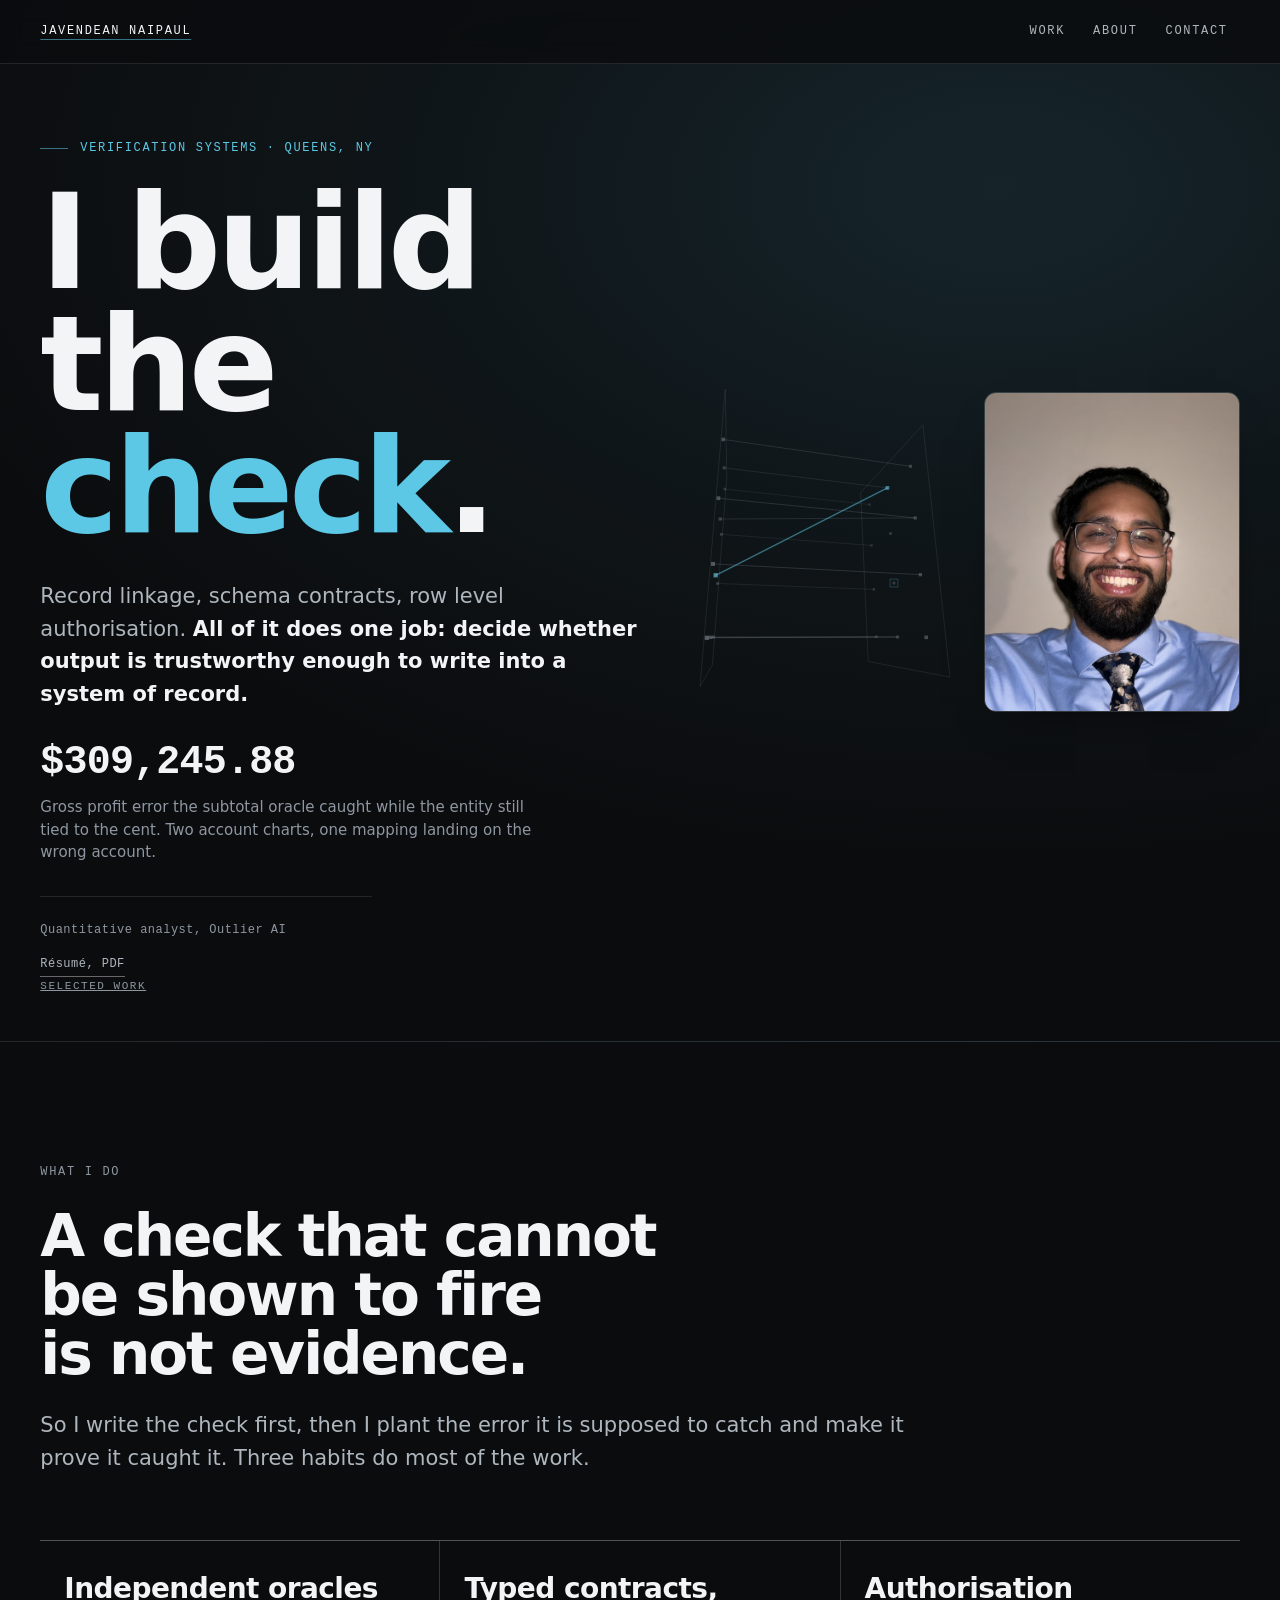
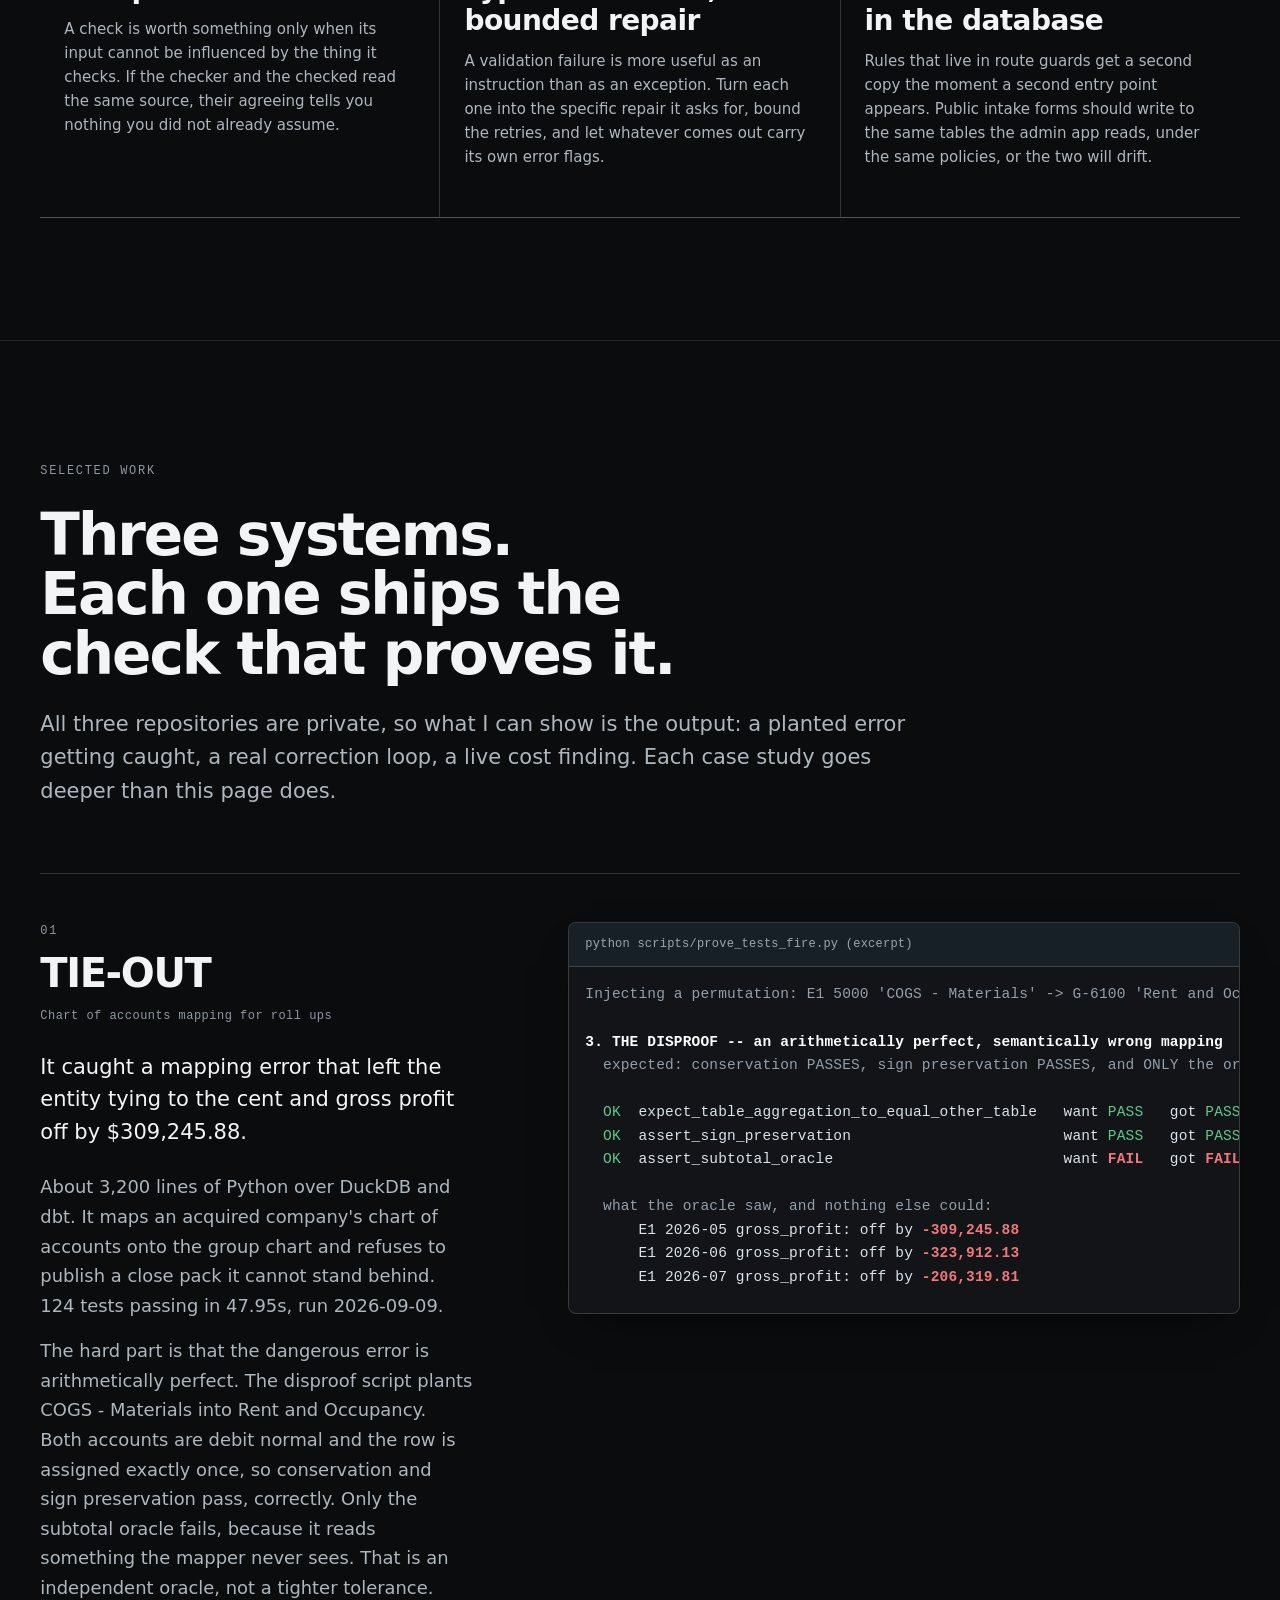
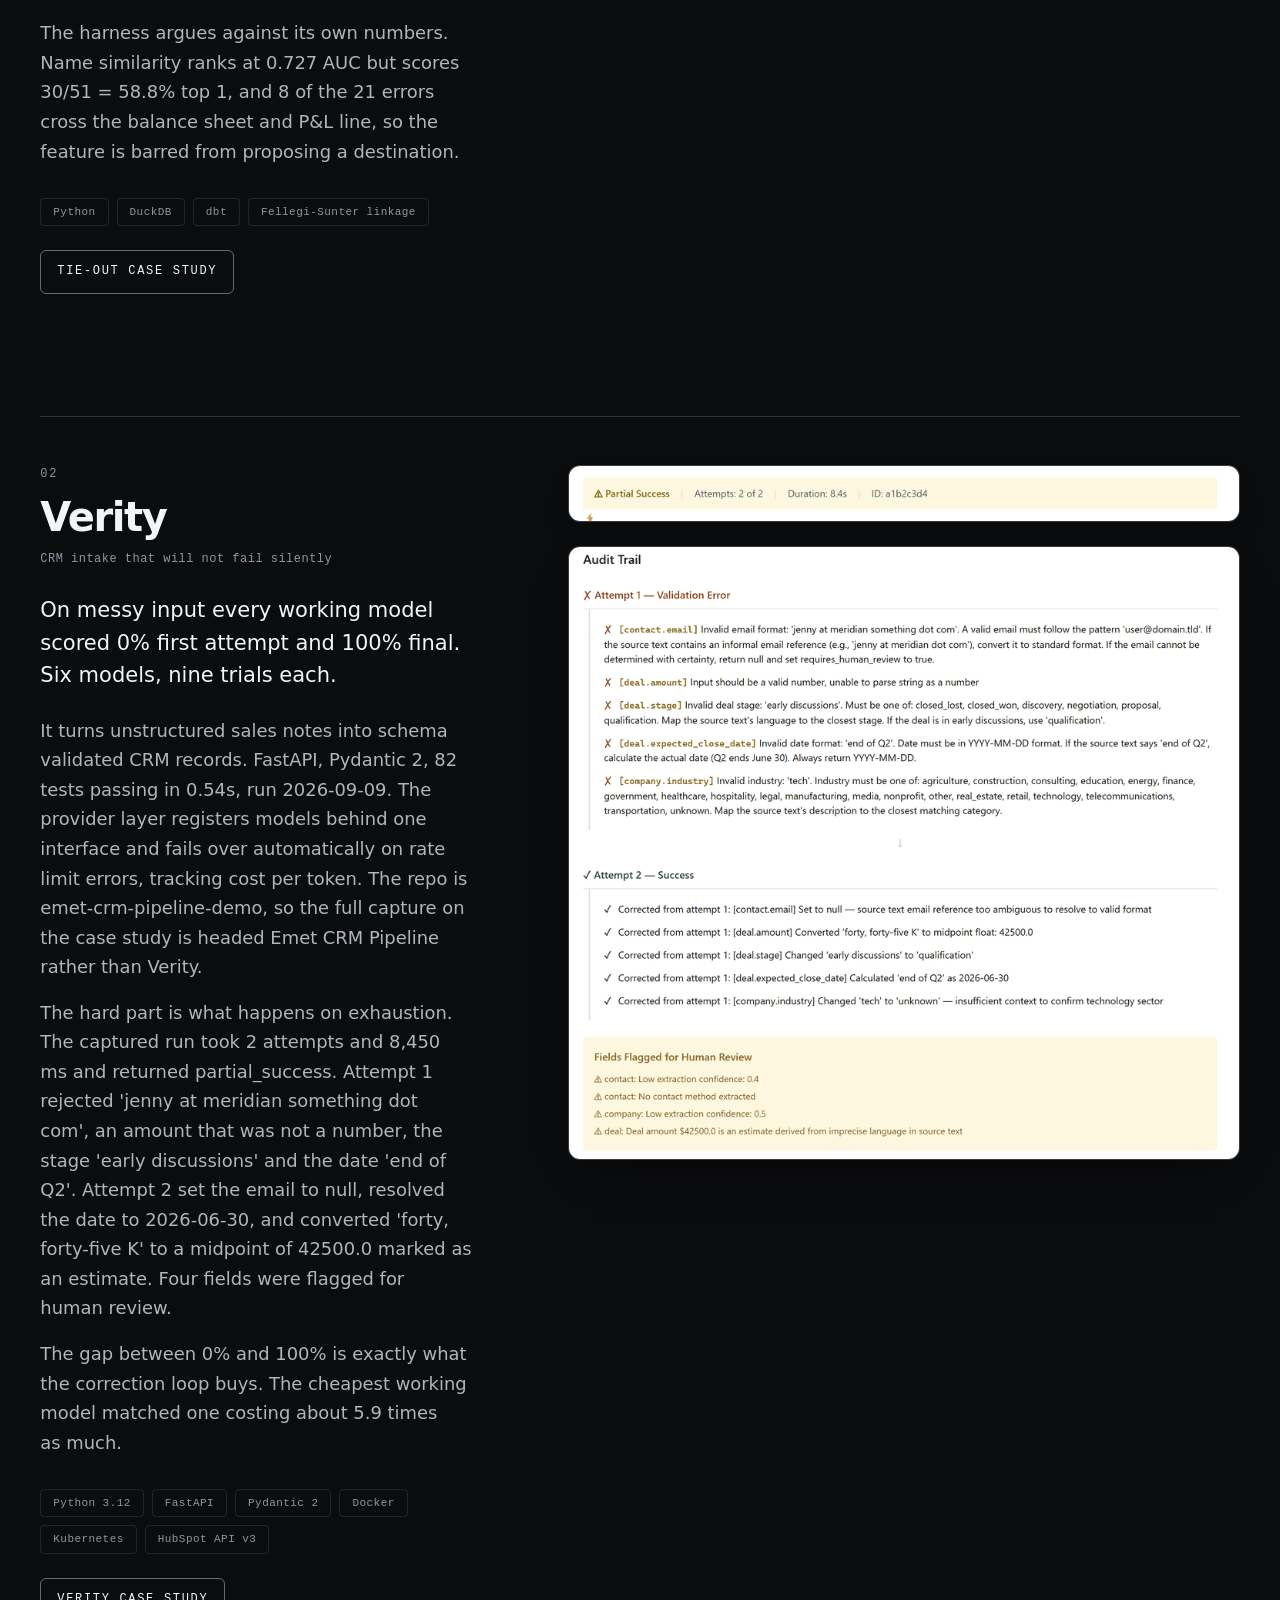
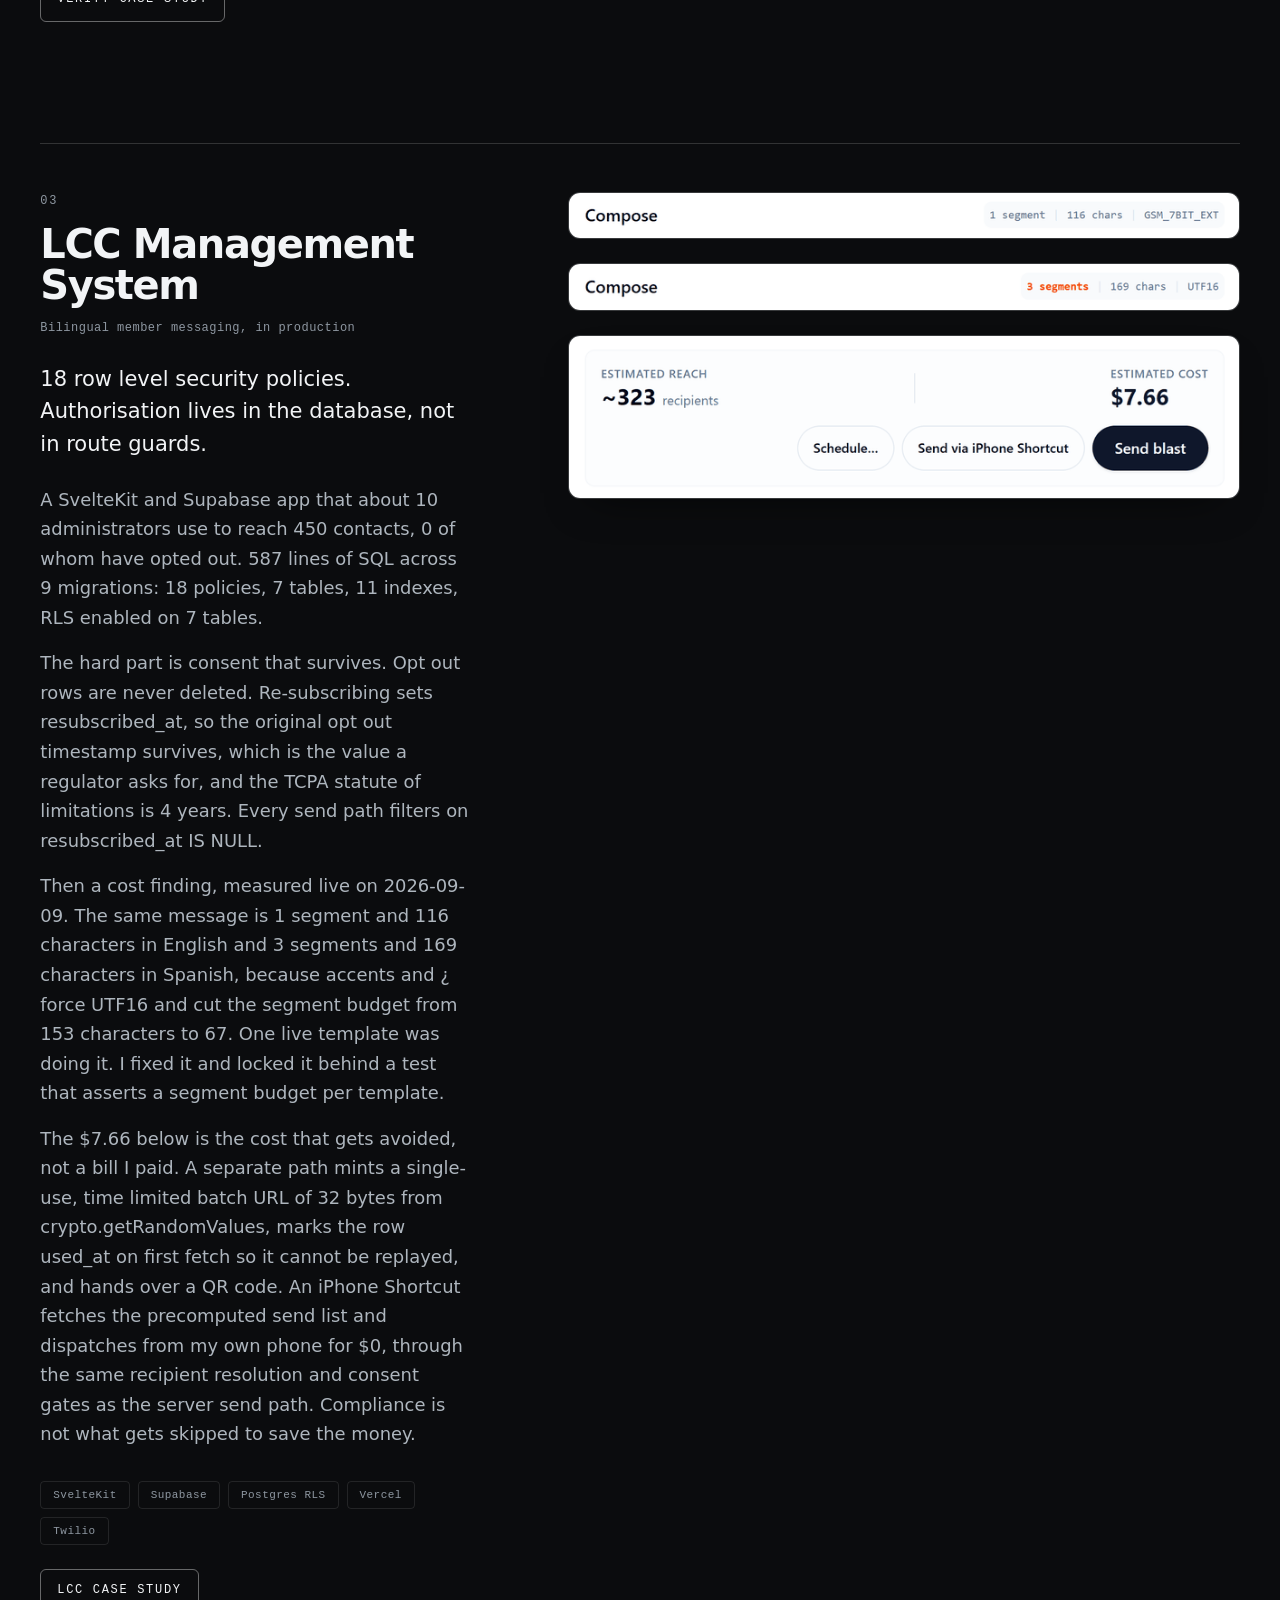
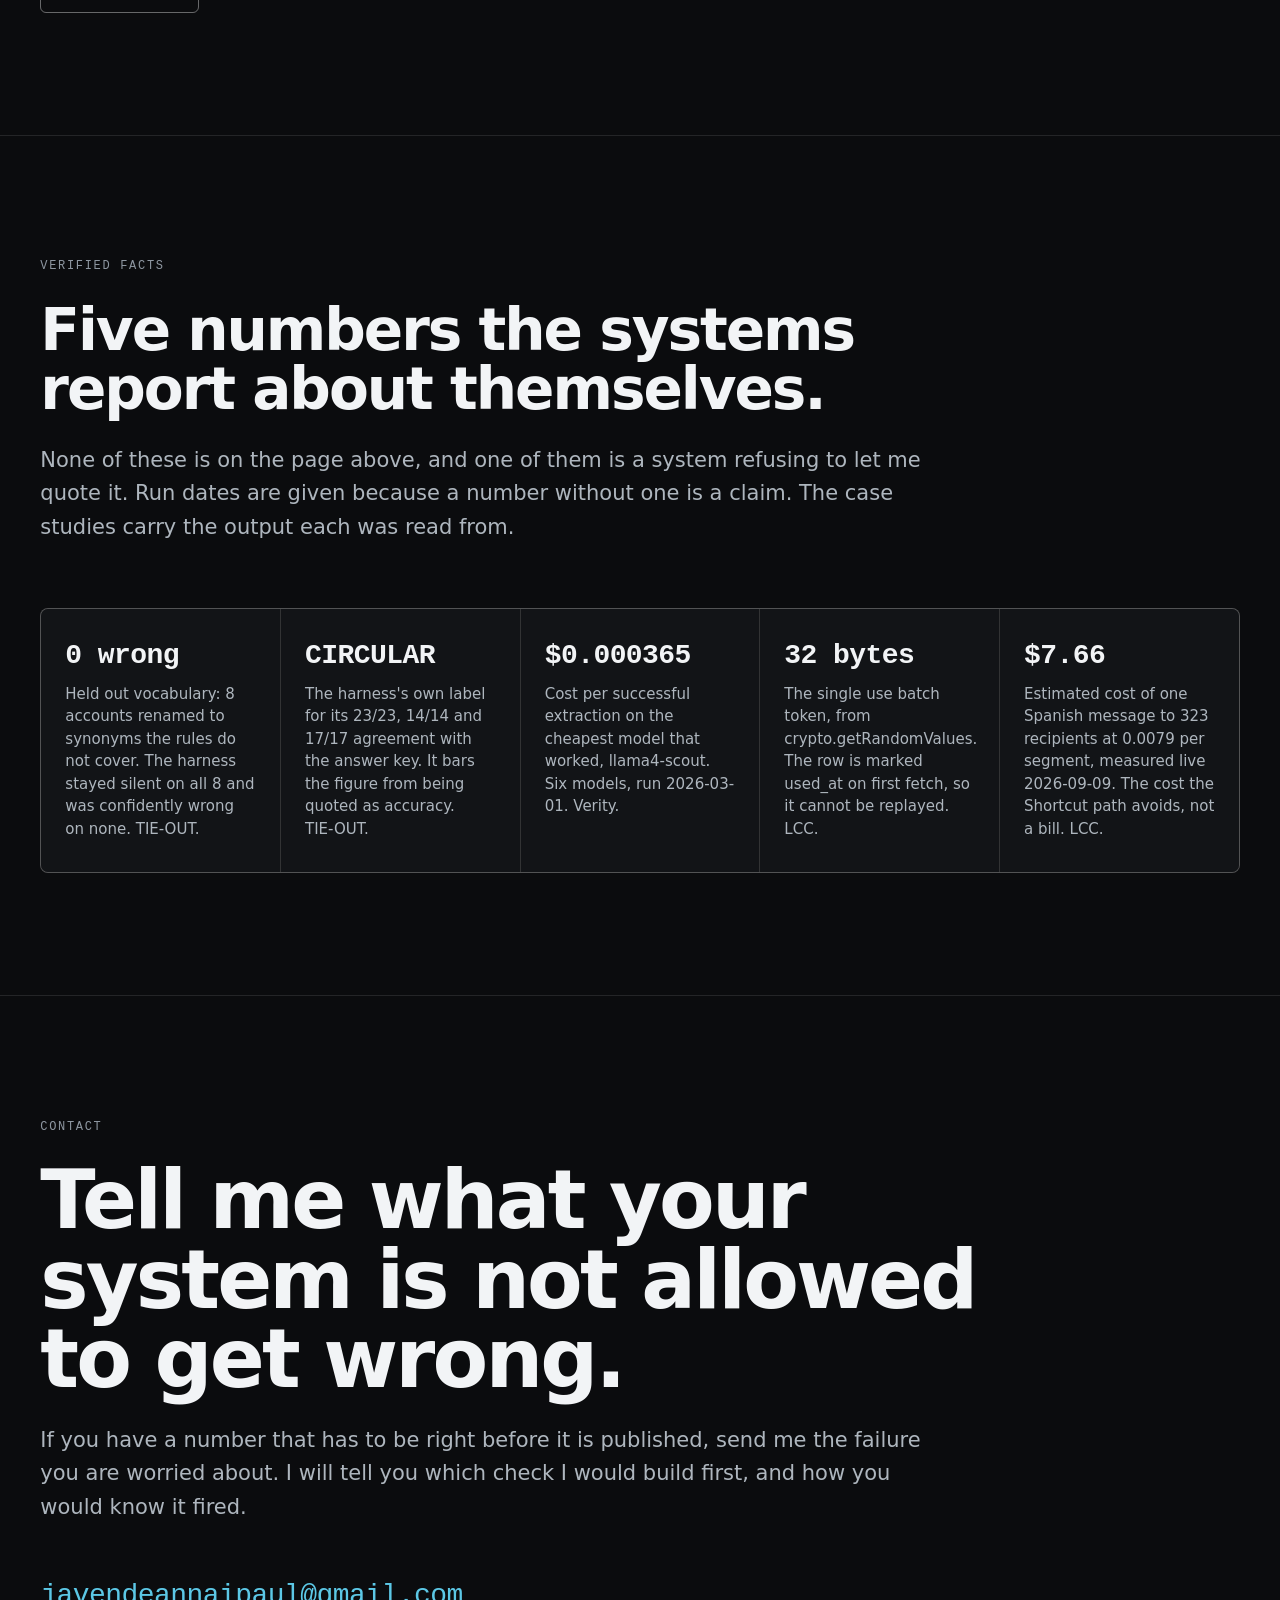
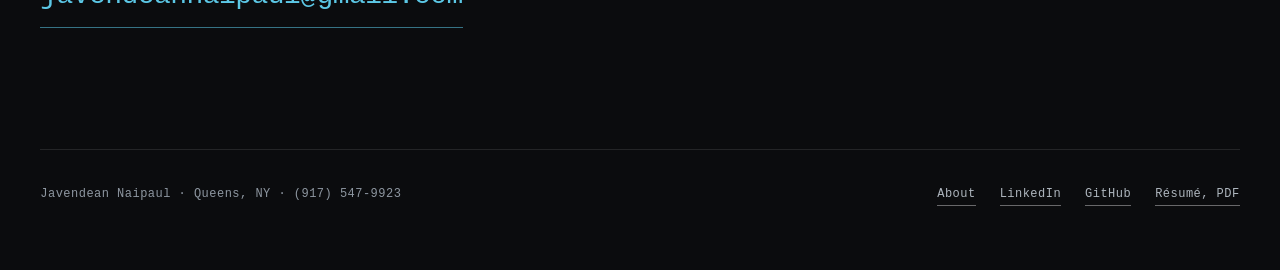
==== commit a37e21bf: "Rebuild front door: dark award-tier home against a measured 29-site rubric Co-Authored-By: Claude Op" ====
--- a/index.html
+++ b/index.html
@@ -2,96 +2,227 @@
 <html lang="en">
 <head>
 <meta charset="utf-8">
+<meta name="viewport" content="width=device-width, initial-scale=1">
+<meta name="color-scheme" content="dark">
 <meta name="robots" content="index, follow">
-<meta name="viewport" content="width=device-width,initial-scale=1">
-<meta name="color-scheme" content="light">
-<title>Javendean Naipaul &middot; analyst and engineer</title>
-<meta name="description" content="Javendean Naipaul builds systems that decide when a model's output is trustworthy enough to write into a system of record. Three case studies, each shipping the check that proves it.">
-<link rel="stylesheet" href="style.css">
-<link rel="icon" href="./favicon.svg" type="image/svg+xml">
+
+<title>Javendean Naipaul · Verification systems for data and model output</title>
+<meta name="description" content="I build systems that decide whether output is trustworthy enough to write into a system of record. Three of them, each shipping the check that proves it: TIE-OUT, Verity, LCC.">
+
+<link rel="icon" href="favicon.svg" type="image/svg+xml">
+<link rel="stylesheet" href="v2.css">
+
 <meta property="og:type" content="website">
 <meta property="og:site_name" content="Javendean Naipaul">
-<meta property="og:title" content="Javendean Naipaul">
-<meta property="og:description" content="Analyst and engineer. Systems that decide when a model's output is trustworthy enough to write into a system of record.">
+<meta property="og:title" content="Javendean Naipaul · Verification systems for data and model output">
+<meta property="og:description" content="I build systems that decide whether output is trustworthy enough to write into a system of record. One of them caught a mapping error that left the entity tying to the cent and gross profit off by $309,245.88.">
+<!-- Relative, and no og:url: the deployed origin is not a fact in FACTS.md, and
+     an absolute guess 404s the card from any other path or custom domain. -->
+<meta property="og:image" content="img/avatar.jpg">
+<meta property="og:image:width" content="640">
+<meta property="og:image:height" content="640">
+<meta property="og:image:alt" content="Javendean Naipaul, in a blue shirt and patterned tie, wearing glasses, smiling at the camera.">
 <meta name="twitter:card" content="summary">
 </head>
 <body>
 
-<main class="sheet">
-
-  <nav class="sitenav" aria-label="Main">
-    <a href="./" aria-current="page">Javendean Naipaul</a>
-    <span>
-      <a href="work/tie-out/">TIE-OUT</a>
-      <a href="work/verity/">Verity</a>
-      <a href="work/lcc/">LCC</a>
-      <a href="about/">About</a>
-    </span>
+<!-- G2: first in tab order, before the header. -->
+<a class="skip" href="#main">Skip to content</a>
+
+<header class="topbar">
+  <a class="brand" href="./" aria-current="page">Javendean Naipaul</a>
+  <nav class="topnav" aria-label="Primary">
+    <a href="#work">Work</a>
+    <a href="about/">About</a>
+    <a href="#contact">Contact</a>
   </nav>
-
-  <header>
-    <h1>Javendean Naipaul</h1>
-    <p class="role">Analyst and engineer. I build the systems that decide when a model's output is
-    trustworthy enough to write into a system of record.</p>
-  </header>
-
-  <p class="lede">Three of them are below. The inputs are an acquired company's chart of accounts, a
-  sales rep's freehand note and a public intake form, each of them untrusted and each having to land
-  somewhere permanent without corrupting it. Each system ships <b>the check that proves the boundary
-  holds</b>, and the check is code you can run, not a claim on a slide.</p>
-
-  <section>
-  <h2>Work</h2>
-
-  <div class="cards cards--3">
-
-    <div class="card">
-      <h3><a href="work/tie-out/">TIE-OUT</a></h3>
-      <p>Maps an acquired company's chart of accounts onto the group chart, and refuses to publish a
-      close pack it cannot stand behind.</p>
-      <p class="stack">Python &middot; DuckDB &middot; dbt &middot; Fellegi-Sunter record linkage
-      &middot; 124 tests in 47.95s</p>
-      <p>Its evaluation harness argues against its own numbers: name similarity is barred from
-      choosing a destination at <b>58.8%</b> top-1, and the flattering agreement-with-key figure is
-      printed under the word <b>CIRCULAR</b>.</p>
+</header>
+
+<main id="main" tabindex="-1">
+
+  <!-- HERO ================================================================ -->
+  <section class="hero" aria-labelledby="hero-h">
+    <div class="shell">
+      <div class="hero-inner">
+        <div class="hero-text">
+          <p class="hero-eyebrow">Verification systems · Queens, NY</p>
+
+          <h1 class="hero-title" id="hero-h">I build the <em>check</em>.</h1>
+
+          <!-- The two-tone move: the vocabulary sits at --text-2 and recedes,
+               the sentence that explains it sits at --text-1 and carries. -->
+          <p class="hero-intro">Record linkage, schema contracts, row level authorisation.
+          <b>All of it does one job: decide whether output is trustworthy enough to write
+          into a system of record.</b></p>
+
+          <!-- J2: the evidence gets its own line at display weight instead of
+               being the tail of a paragraph. E4: the second sentence is the text
+               alternative for the figure in the lane, and it stays true whether
+               or not the figure paints. -->
+          <p class="hero-figure">
+            <b class="hero-figure-n">$309,245.88</b>
+            <span class="hero-figure-l">Gross profit error the subtotal oracle caught while
+            the entity still tied to the cent. Two account charts, one mapping landing on
+            the wrong account.</span>
+          </p>
+
+          <ul class="hero-meta">
+            <li>Quantitative analyst, Outlier AI</li>
+            <li><a href="files/CapitalOne_JavendeanNaipaul_Resume.pdf">Résumé, PDF</a></li>
+          </ul>
+        </div>
+
+        <!-- E1: the ornament gets a grid column of its own, so no stroke can
+             ever land in a text element's box (B4) or behind the portrait (E2).
+             E3: the SVG is the render(0) pose, drawn from the same model, the
+             same projection and the same alphas as v2.js. It is what a reader
+             with JavaScript off sees; v2.js removes it once the canvas is sized. -->
+        <div class="hero-lane">
+          <canvas class="hero-canvas" aria-hidden="true"></canvas>
+          <svg class="hero-still" viewBox="0 0 290 360" preserveAspectRatio="xMidYMid meet" aria-hidden="true" focusable="false" fill="none" stroke-width="1">
+            <path d="M76 1.4L48.2 94.5M48.2 94.5L30.6 297.4M30.6 297.4L54.5 320.5M54.5 320.5L76 1.4M260.6 61.4L182.5 121.8M182.5 121.8L188 291.5M188 291.5L286.5 305M286.5 305L260.6 61.4" stroke="#8E97A1" stroke-opacity=".14"/>
+            <path d="M67 54.6L244.8 100.3" stroke="#8E97A1" stroke-opacity=".20"/>
+            <path d="M57 84.8L216.1 119.4" stroke="#8E97A1" stroke-opacity=".15"/>
+            <path d="M49.5 107.4L193.4 134.5" stroke="#8E97A1" stroke-opacity=".12"/>
+            <path d="M62.4 117.4L249.3 150.9" stroke="#8E97A1" stroke-opacity=".22"/>
+            <path d="M52.6 139.6L249.3 150.9" stroke="#8E97A1" stroke-opacity=".19"/>
+            <path d="M45.4 156L195.1 175.5" stroke="#8E97A1" stroke-opacity=".13"/>
+            <path d="M57.3 187.9L254.3 206.3" stroke="#8E97A1" stroke-opacity=".24"/>
+            <path d="M40.9 209L197 219.4" stroke="#8E97A1" stroke-opacity=".14"/>
+            <path d="M51.5 267.8L225.3 266.8" stroke="#8E97A1" stroke-opacity=".24"/>
+            <path d="M42.5 267.3L225.3 266.8" stroke="#8E97A1" stroke-opacity=".20"/>
+            <path d="M36 267L198.9 266.6" stroke="#8E97A1" stroke-opacity=".15"/>
+            <rect x="65.1" y="52.8" width="3.7" height="3.7" fill="#8E97A1" fill-opacity=".47"/>
+            <rect x="55.4" y="83.2" width="3.2" height="3.2" fill="#8E97A1" fill-opacity=".37"/>
+            <rect x="48.1" y="106.1" width="2.7" height="2.7" fill="#8E97A1" fill-opacity=".29"/>
+            <rect x="60.5" y="115.4" width="3.9" height="3.9" fill="#8E97A1" fill-opacity=".50"/>
+            <rect x="50.9" y="138" width="3.3" height="3.3" fill="#8E97A1" fill-opacity=".40"/>
+            <rect x="43.9" y="154.6" width="2.9" height="2.9" fill="#8E97A1" fill-opacity=".32"/>
+            <rect x="55.2" y="185.8" width="4.2" height="4.2" fill="#8E97A1" fill-opacity=".55"/>
+            <rect x="46" y="198.4" width="3.5" height="3.5" fill="#8E97A1" fill-opacity=".43"/>
+            <rect x="39.4" y="207.5" width="3" height="3" fill="#8E97A1" fill-opacity=".34"/>
+            <rect x="49.3" y="265.5" width="4.5" height="4.5" fill="#8E97A1" fill-opacity=".60"/>
+            <rect x="40.6" y="265.5" width="3.7" height="3.7" fill="#8E97A1" fill-opacity=".46"/>
+            <rect x="34.4" y="265.4" width="3.1" height="3.1" fill="#8E97A1" fill-opacity=".37"/>
+            <rect x="243.4" y="98.9" width="2.9" height="2.9" fill="#8E97A1" fill-opacity=".32"/>
+            <rect x="214.9" y="118.2" width="2.5" height="2.5" fill="#8E97A1" fill-opacity=".25"/>
+            <rect x="192.3" y="133.4" width="2.2" height="2.2" fill="#8E97A1" fill-opacity=".21"/>
+            <rect x="247.8" y="149.4" width="3" height="3" fill="#8E97A1" fill-opacity=".34"/>
+            <rect x="217.7" y="163.4" width="2.6" height="2.6" fill="#8E97A1" fill-opacity=".27"/>
+            <rect x="194" y="174.3" width="2.3" height="2.3" fill="#8E97A1" fill-opacity=".22"/>
+            <rect x="252.7" y="204.7" width="3.2" height="3.2" fill="#8E97A1" fill-opacity=".37"/>
+            <rect x="220.6" y="212.3" width="2.7" height="2.7" fill="#8E97A1" fill-opacity=".29"/>
+            <rect x="195.8" y="218.2" width="2.4" height="2.4" fill="#8E97A1" fill-opacity=".24"/>
+            <rect x="258" y="265.4" width="3.3" height="3.3" fill="#8E97A1" fill-opacity=".40"/>
+            <rect x="223.9" y="265.4" width="2.9" height="2.9" fill="#8E97A1" fill-opacity=".32"/>
+            <rect x="197.7" y="265.4" width="2.5" height="2.5" fill="#8E97A1" fill-opacity=".25"/>
+            <path d="M47.8 200.2L216.1 119.4" stroke="#5CC8E6" stroke-width="1.4" stroke-opacity=".50"/>
+            <rect x="45.4" y="197.8" width="4.7" height="4.7" fill="#5CC8E6" fill-opacity=".50"/>
+            <rect x="214.3" y="117.6" width="3.7" height="3.7" fill="#5CC8E6" fill-opacity=".50"/>
+            <rect x="218.2" y="209.8" width="7.7" height="7.7" stroke="#5CC8E6" stroke-opacity=".24"/>
+          </svg>
+        </div>
+
+        <img class="hero-portrait" src="img/portrait.jpg" width="1200" height="1500"
+             alt="Javendean Naipaul: a man in a blue shirt and patterned tie, wearing glasses, smiling directly at the camera against a plain warm grey wall."
+             fetchpriority="high" decoding="async">
+      </div>
     </div>
 
-    <div class="card">
-      <h3><a href="work/verity/">Verity</a></h3>
-      <p>Turns unstructured sales notes into schema-validated CRM records. Failures become specific
-      repair instructions and a bounded retry, never a silent success.</p>
-      <p class="stack">Python 3.12 &middot; FastAPI &middot; Pydantic 2 &middot; Docker &middot;
-      Kubernetes &middot; HubSpot API v3 &middot; 82 tests in 0.54s</p>
-      <p>On messy input, every working model in a six-model benchmark scored
-      <span class="zero">0%</span> first-attempt and <span class="hundred">100%</span> final. That
-      gap is what the correction loop buys.</p>
+    <a class="scrollcue" href="#work">Selected work</a>
+  </section>
+
+  <!-- WHAT I DO ============================================================ -->
+  <section class="band reveal" aria-labelledby="do-h">
+    <div class="shell">
+      <p class="band-label">What I do</p>
+      <h2 class="band-title" id="do-h">A check that cannot be shown to fire is not evidence.</h2>
+      <p class="lede">So I write the check first, then I plant the error it is supposed to
+      catch and make it prove it caught it. Three habits do most of the work.</p>
+
+      <!-- J3: these hold the principle only. Every number and every mechanism
+           lives once, in the project it belongs to, further down. -->
+      <div class="cap-list">
+        <div class="cap">
+          <h3 class="cap-h">Independent oracles</h3>
+          <p class="cap-p">A check is worth something only when its input cannot be
+          influenced by the thing it checks. If the checker and the checked read the same
+          source, their agreeing tells you nothing you did not already assume.</p>
+        </div>
+
+        <div class="cap">
+          <h3 class="cap-h">Typed contracts, bounded repair</h3>
+          <p class="cap-p">A validation failure is more useful as an instruction than as an
+          exception. Turn each one into the specific repair it asks for, bound the retries,
+          and let whatever comes out carry its own error flags.</p>
+        </div>
+
+        <div class="cap">
+          <h3 class="cap-h">Authorisation in the database</h3>
+          <p class="cap-p">Rules that live in route guards get a second copy the moment a
+          second entry point appears. Public intake forms should write to the same tables
+          the admin app reads, under the same policies, or the two will drift.</p>
+        </div>
+      </div>
     </div>
-
-    <div class="card">
-      <h3><a href="work/lcc/">LCC</a></h3>
-      <p>Bilingual member messaging and contact management, live in production and auth-gated.
-      Authorisation lives in the database, not in route guards.</p>
-      <p class="stack">SvelteKit &middot; Supabase/Postgres &middot; Vercel &middot; Twilio
-      &middot; 587 lines of SQL across 9 migrations</p>
-      <p><b>18 row-level-security policies</b> on 7 tables. The same message is 1 SMS segment in
-      English and <b>3 in Spanish</b>: accents and <code>&iquest;</code>/<code>&iexcl;</code> force
-      UCS-2, cutting the segment budget from 153 characters to 67.</p>
-    </div>
-
-  </div>
   </section>
 
-  <section>
-  <h2>Selected evidence</h2>
-
-  <p>The claim worth disproving: <em>if every source dollar lands in the group and nothing crossed
-  the ledger, the mapping is correct.</em> TIE-OUT ships the disproof as a passing test, not a
-  paragraph.</p>
-
-  <figure class="ev">
-      <div class="term">
-        <div class="term-bar"><span class="term-title">python scripts/prove_tests_fire.py</span></div>
-<pre tabindex="0" role="region" aria-label="Terminal output: python scripts/prove_tests_fire.py, scrollable"><span class="dim">Injecting a permutation: E1 5000 'COGS - Materials' -&gt; G-6100 'Rent and Occupancy'.</span>
+  <!-- SELECTED WORK ======================================================= -->
+  <section class="band" id="work" aria-labelledby="work-h">
+    <div class="shell">
+      <p class="band-label">Selected work</p>
+      <h2 class="band-title" id="work-h">Three systems. Each one ships the check that proves it.</h2>
+      <p class="lede">All three repositories are private, so what I can show is the output:
+      a planted error getting caught, a real correction loop, a live cost finding. Each
+      case study goes deeper than this page does.</p>
+
+      <div class="work">
+
+        <!-- 01 TIE-OUT -->
+        <article class="proj reveal" aria-labelledby="p1-h">
+          <div>
+            <p class="proj-idx">01</p>
+            <div class="proj-top">
+              <h3 class="proj-name" id="p1-h">TIE-OUT</h3>
+              <p class="proj-tag">Chart of accounts mapping for roll ups</p>
+            </div>
+
+            <p class="proj-lead">It caught a mapping error that left the entity tying to
+            the cent and gross profit off by $309,245.88.</p>
+
+            <div class="proj-body">
+              <p>About 3,200 lines of Python over DuckDB and dbt. It maps an acquired
+              company's chart of accounts onto the group chart and refuses to publish a
+              close pack it cannot stand behind. 124 tests passing in 47.95s, run
+              2026-09-09.</p>
+
+              <p>The hard part is that the dangerous error is arithmetically perfect.
+              The disproof script plants COGS - Materials into Rent and Occupancy. Both
+              accounts are debit normal and the row is assigned exactly once, so
+              conservation and sign preservation pass, correctly. Only the subtotal oracle
+              fails, because it reads something the mapper never sees. That is an
+              independent oracle, not a tighter tolerance.</p>
+
+              <p>The harness argues against its own numbers. Name similarity ranks at
+              0.727 AUC but scores 30/51 = 58.8% top 1, and 8 of the 21 errors cross the
+              balance sheet and P&amp;L line, so the feature is barred from proposing a
+              destination.</p>
+            </div>
+
+            <ul class="proj-tech">
+              <li class="tech">Python</li>
+              <li class="tech">DuckDB</li>
+              <li class="tech">dbt</li>
+              <li class="tech">Fellegi-Sunter linkage</li>
+            </ul>
+
+            <a class="proj-link" href="work/tie-out/">TIE-OUT case study</a>
+          </div>
+
+          <div class="proj-media">
+            <div class="term">
+              <div class="term-head">python scripts/prove_tests_fire.py  (excerpt)</div>
+<pre class="term-body" tabindex="0" role="region" aria-label="Terminal output from the TIE-OUT disproof script, horizontally scrollable"><span class="dim">Injecting a permutation: E1 5000 'COGS - Materials' -&gt; G-6100 'Rent and Occupancy'.</span>
 
 <span class="w">3. THE DISPROOF -- an arithmetically perfect, semantically wrong mapping</span>
   <span class="dim">expected: conservation PASSES, sign preservation PASSES, and ONLY the oracle fails.</span>
@@ -100,52 +231,204 @@
   <span class="g">OK</span>  assert_sign_preservation                        want <span class="g">PASS</span>   got <span class="g">PASS</span>
   <span class="g">OK</span>  assert_subtotal_oracle                          want <span class="r">FAIL</span>   got <span class="r">FAIL</span>
 
-  <span class="y">what the oracle saw, and nothing else could:</span>
+  <span class="dim">what the oracle saw, and nothing else could:</span>
       E1 2026-05 gross_profit: off by <span class="r">-309,245.88</span>
       E1 2026-06 gross_profit: off by <span class="r">-323,912.13</span>
       E1 2026-07 gross_profit: off by <span class="r">-206,319.81</span></pre>
+            </div>
+          </div>
+        </article>
+
+        <!-- 02 Verity -->
+        <article class="proj reveal" aria-labelledby="p2-h">
+          <div>
+            <p class="proj-idx">02</p>
+            <div class="proj-top">
+              <h3 class="proj-name" id="p2-h">Verity</h3>
+              <p class="proj-tag">CRM intake that will not fail silently</p>
+            </div>
+
+            <p class="proj-lead">On messy input every working model scored 0% first attempt
+            and 100% final. Six models, nine trials each.</p>
+
+            <div class="proj-body">
+              <p>It turns unstructured sales notes into schema validated CRM records.
+              FastAPI, Pydantic 2, 82 tests passing in 0.54s, run 2026-09-09. The provider
+              layer registers models behind one interface and fails over automatically on
+              rate limit errors, tracking cost per token. The repo is
+              emet-crm-pipeline-demo, so the full capture on the case study is headed Emet
+              CRM Pipeline rather than Verity.</p>
+
+              <p>The hard part is what happens on exhaustion. The captured run took 2
+              attempts and 8,450 ms and returned partial_success. Attempt 1 rejected
+              'jenny at meridian something dot com', an amount that was not a number, the
+              stage 'early discussions' and the date 'end of Q2'. Attempt 2 set the email
+              to null, resolved the date to 2026-06-30, and converted 'forty, forty-five K'
+              to a midpoint of 42500.0 marked as an estimate. Four fields were flagged for
+              human review.</p>
+
+              <p>The gap between 0% and 100% is exactly what the correction loop buys. The
+              cheapest working model matched one costing about 5.9 times as much.</p>
+            </div>
+
+            <ul class="proj-tech">
+              <li class="tech">Python 3.12</li>
+              <li class="tech">FastAPI</li>
+              <li class="tech">Pydantic 2</li>
+              <li class="tech">Docker</li>
+              <li class="tech">Kubernetes</li>
+              <li class="tech">HubSpot API v3</li>
+            </ul>
+
+            <a class="proj-link" href="work/verity/">Verity case study</a>
+          </div>
+
+          <!-- J1/J4: two crops of one capture, at the size their source
+               supports, instead of a whole browser window scaled to 0.53. The
+               full capture is on the case study, which has the column for it. -->
+          <div class="proj-media">
+            <img class="proj-shot" src="img/verity-run-banner.png" width="870" height="72"
+                 alt="The run summary bar from the Verity interface, reading Partial Success, Attempts 2 of 2, Duration 8.4s."
+                 loading="lazy" decoding="async">
+            <img class="proj-shot" src="img/verity-audit-trail.png" width="870" height="795"
+                 alt="The audit trail from the same run. Attempt 1 lists five validation errors, each naming its field: contact.email, deal.amount, deal.stage, deal.expected_close_date and company.industry. Attempt 2 lists the five corrections applied. Below them, a Fields Flagged for Human Review panel lists four."
+                 loading="lazy" decoding="async">
+          </div>
+        </article>
+
+        <!-- 03 LCC -->
+        <article class="proj reveal" aria-labelledby="p3-h">
+          <div>
+            <p class="proj-idx">03</p>
+            <div class="proj-top">
+              <h3 class="proj-name" id="p3-h">LCC Management System</h3>
+              <p class="proj-tag">Bilingual member messaging, in production</p>
+            </div>
+
+            <p class="proj-lead">18 row level security policies. Authorisation lives in the
+            database, not in route guards.</p>
+
+            <div class="proj-body">
+              <p>A SvelteKit and Supabase app that about 10 administrators use to reach 450
+              contacts, 0 of whom have opted out. 587 lines of SQL across 9 migrations: 18
+              policies, 7 tables, 11 indexes, RLS enabled on 7 tables.</p>
+
+              <p>The hard part is consent that survives. Opt out rows are never deleted.
+              Re-subscribing sets resubscribed_at, so the original opt out timestamp
+              survives, which is the value a regulator asks for, and the TCPA statute of
+              limitations is 4 years. Every send path filters on resubscribed_at IS
+              NULL.</p>
+
+              <p>Then a cost finding, measured live on 2026-09-09. The same message is 1
+              segment and 116 characters in English and 3 segments and 169 characters in
+              Spanish, because accents and ¿ force UTF16 and cut the segment budget from
+              153 characters to 67. One live template was doing it. I fixed it and locked
+              it behind a test that asserts a segment budget per template.</p>
+
+              <p>The $7.66 below is the cost that gets avoided, not a bill I paid. A
+              separate path mints a single-use, time limited batch URL of 32 bytes from
+              crypto.getRandomValues, marks the row used_at on first fetch so it cannot be
+              replayed, and hands over a QR code. An iPhone Shortcut fetches the
+              precomputed send list and dispatches from my own phone for $0, through the
+              same recipient resolution and consent gates as the server send path.
+              Compliance is not what gets skipped to save the money.</p>
+            </div>
+
+            <ul class="proj-tech">
+              <li class="tech">SvelteKit</li>
+              <li class="tech">Supabase</li>
+              <li class="tech">Postgres RLS</li>
+              <li class="tech">Vercel</li>
+              <li class="tech">Twilio</li>
+            </ul>
+
+            <a class="proj-link" href="work/lcc/">LCC case study</a>
+          </div>
+
+          <!-- J6: the claim is a comparison, so both sides are shown. Crops of
+               the two live captures, not the whole window: the encoding chip is
+               the only part of either screen that carries the argument. -->
+          <div class="proj-media">
+            <img class="proj-shot" src="img/lcc-segments-en.png" width="740" height="50"
+                 alt="The encoding readout above the LCC compose box with the English message loaded: 1 segment, 116 chars, GSM_7BIT_EXT."
+                 loading="lazy" decoding="async">
+            <img class="proj-shot" src="img/lcc-segments-es.png" width="740" height="50"
+                 alt="The same readout with the Spanish message loaded: 3 segments, 169 chars, UTF16."
+                 loading="lazy" decoding="async">
+            <img class="proj-shot" src="img/lcc-cost-es.png" width="740" height="180"
+                 alt="The send panel under the Spanish message: estimated reach about 323 recipients, estimated cost $7.66, and the three dispatch buttons, one of which is Send via iPhone Shortcut."
+                 loading="lazy" decoding="async">
+          </div>
+        </article>
+
       </div>
-      <figcaption class="cap cap--claim">Both accounts are debit-normal and the row is assigned
-        exactly once, so the entity still ties to the cent. Gross profit for 2026-05 is wrong by
-        <span class="bignum">$309,245.88</span></figcaption>
-  </figure>
-
-  <p>Only the subtotal oracle catches it, because it compares reconstructed captions against
-  subtotals <b>the entity itself published from its own chart</b>, a classification made before any
-  group chart existed, which the mapper never reads. That is an independent oracle, not a tighter
-  tolerance. The harness, the design decisions and the limits are in the
-  <a href="work/tie-out/">TIE-OUT case study</a>.</p>
-
+    </div>
   </section>
 
-  <section>
-  <h2>Background</h2>
-
-  <p>Technical business analyst at Morgan Stanley in Manhattan, September 2022 to June 2024:
-  partnered with the COO, built 5+ trillion row dataset infrastructure on Azure, put PII access
-  control in place for 300K+ clients, and delivered 100% audit-ready data lineage. Since June 2024,
-  quantitative analyst
-  at Outlier AI, where I have diagnosed 250+ model reasoning errors and delivered 120+ GenAI and
-  LLM solutions for enterprise leaders. MS Risk Management (Actuarial Sciences) from CUNY Queens
-  College, GPA 3.83, with a graduate capstone on <em>VaR-based CLO &amp; ABS Portfolio Solvency
-  Optimization</em>. The longer version, including the risk and actuarial work, is on the
-  <a href="about/">About</a> page.</p>
-
+  <!-- VERIFIED FACTS ======================================================= -->
+  <section class="band" aria-labelledby="facts-h">
+    <div class="shell">
+      <p class="band-label">Verified facts</p>
+      <h2 class="band-title" id="facts-h">Five numbers the systems report about themselves.</h2>
+      <p class="lede">None of these is on the page above, and one of them is a system
+      refusing to let me quote it. Run dates are given because a number without one is a
+      claim. The case studies carry the output each was read from.</p>
+
+      <ul class="facts reveal">
+        <li class="fact">
+          <span class="fact-n">0 wrong</span>
+          <span class="fact-l">Held out vocabulary: 8 accounts renamed to synonyms the
+          rules do not cover. The harness stayed silent on all 8 and was confidently wrong
+          on none. TIE-OUT.</span>
+        </li>
+        <li class="fact">
+          <span class="fact-n">CIRCULAR</span>
+          <span class="fact-l">The harness's own label for its 23/23, 14/14 and 17/17
+          agreement with the answer key. It bars the figure from being quoted as
+          accuracy. TIE-OUT.</span>
+        </li>
+        <li class="fact">
+          <span class="fact-n">$0.000365</span>
+          <span class="fact-l">Cost per successful extraction on the cheapest model that
+          worked, llama4-scout. Six models, run 2026-03-01. Verity.</span>
+        </li>
+        <li class="fact">
+          <span class="fact-n">32 bytes</span>
+          <span class="fact-l">The single use batch token, from crypto.getRandomValues. The
+          row is marked used_at on first fetch, so it cannot be replayed. LCC.</span>
+        </li>
+        <li class="fact">
+          <span class="fact-n">$7.66</span>
+          <span class="fact-l">Estimated cost of one Spanish message to 323 recipients at
+          0.0079 per segment, measured live 2026-09-09. The cost the Shortcut path avoids,
+          not a bill. LCC.</span>
+        </li>
+      </ul>
+    </div>
   </section>
 
-  <footer>
-    <div class="meta">
-      <span><b>Email</b><a href="mailto:javendeannaipaul@gmail.com">javendeannaipaul@gmail.com</a></span>
-      <span><b>LinkedIn</b><a href="https://www.linkedin.com/in/javendean-naipaul-229b11169/">javendean-naipaul</a></span>
-      <span><b>GitHub</b><a href="https://github.com/Javendean">github.com/Javendean</a></span>
-      <span><b>R&eacute;sum&eacute;</b><a href="files/CapitalOne_JavendeanNaipaul_Resume.pdf">PDF</a></span>
-    </div>
-    <p>Every figure and terminal capture on this site was produced by running the code. Test counts,
-    timings and the bilingual segment measurement were recorded on 2026-09-09; the six-model
-    benchmark was run on 2026-03-01. TIE-OUT, Verity and the LCC platform are private repositories,
-    available for live walkthrough. Based in Queens, NY.</p>
-  </footer>
+  <!-- CLOSER =============================================================== -->
+  <section class="closer shell reveal" id="contact" aria-labelledby="contact-h">
+    <p class="band-label">Contact</p>
+    <h2 class="closer-q" id="contact-h">Tell me what your system is not allowed to get wrong.</h2>
+    <p class="lede">If you have a number that has to be right before it is published, send
+    me the failure you are worried about. I will tell you which check I would build first,
+    and how you would know it fired.</p>
+    <a class="closer-mail" href="mailto:javendeannaipaul@gmail.com">javendeannaipaul@gmail.com</a>
+  </section>
 
 </main>
+
+<footer class="foot shell">
+  <p>Javendean Naipaul · Queens, NY · (917) 547-9923</p>
+  <div class="foot-links">
+    <a href="about/">About</a>
+    <a href="https://www.linkedin.com/in/javendean-naipaul-229b11169/" target="_blank" rel="noopener">LinkedIn</a>
+    <a href="https://github.com/Javendean" target="_blank" rel="noopener">GitHub</a>
+    <a href="files/CapitalOne_JavendeanNaipaul_Resume.pdf">Résumé, PDF</a>
+  </div>
+</footer>
+
+<script src="v2.js" defer></script>
 </body>
 </html>
--- a/v2.css
+++ b/v2.css
@@ -0,0 +1,633 @@
+/* v2.css - front door for javendeannaipaul. Scope: index.html only; the
+   evidence pages keep style.css untouched (A7). Every colour token records its
+   MEASURED ratio - recompute the comment if you change the value.
+
+   Two recorded deviations from Part F. F2 wants transform and opacity only:
+   the four hover transitions animate colour, border-colour and a zero-blur
+   inset shadow, all paint-only, with no layout property animated anywhere and
+   no `transition: all`. F3 wants one curve: there are two, var(--ease) and
+   `linear` on the reveal, where a bezier over scroll position reads as lag.
+
+   I1: 23,995 bytes on disk, LF only, ceiling 24,576. */
+
+/* 1. RESET */
+
+*, *::before, *::after { box-sizing: border-box; }
+
+html {
+  -webkit-text-size-adjust: 100%; scroll-behavior: smooth;
+  scroll-padding-top: calc(var(--bar-h) + var(--s5));
+}
+
+body, h1, h2, h3, h4, p, figure, blockquote, ul, ol, dl, dd, pre { margin: 0; }
+
+ul, ol { padding: 0; list-style: none; }
+
+img, svg, canvas, video { display: block; max-width: 100%; }
+
+img { height: auto; }
+
+a { color: inherit; }
+
+button, input, textarea, select { font: inherit; color: inherit; }
+
+/* 2. TOKENS */
+
+:root {
+
+  /* ground (B1) */
+  --base:      #0B0C0E;
+  --surface:   #121417;   /* 1.06 vs base - elevation, never a text pairing */
+
+  /* text. Ratios computed, not guessed: base, then surface. */
+  --text-1: #F2F4F6;   /* headings   17.75 base, 16.73 surf */
+  --text-2: #AEB6BE;   /* body        9.54 base,  8.99 surf */
+  --text-3: #8E97A1;   /* micro/meta  6.61 base,  6.23 surf */
+
+  /* accent (B2: one). Hue 193.0. Not green, not red: B3 reserves both. */
+  --accent:      #5CC8E6;               /* 10.12 base, 9.54 surf */
+  --accent-line: rgba(92,200,230,.55);  /*  3.70 base - clears B4's 3:1 floor */
+
+  /* hairlines (D3: alpha-white, never solid grey). J7: .10 vanishes in a
+     dark room, so a structure made OF hairlines takes --edge-2. */
+  --edge:    rgba(255,255,255,.10);   /* 1.26 - separation, not meaning */
+  --edge-2:  rgba(255,255,255,.16);   /* 1.54 - card rings, structural grids */
+  --edge-ui: rgba(255,255,255,.38);   /* 3.53 - interactive borders */
+
+  /* depth (D2). Everything taking this carries a 1px ring too, so the budget
+     is spent: one ring, one soft shadow. No contact layer, no glow. */
+  --shadow: 0 18px 44px -24px rgba(0,0,0,.75);
+
+  /* families (C3, A4) */
+  --sans: ui-sans-serif, system-ui, -apple-system, "Segoe UI", Roboto,
+          "Helvetica Neue", Arial, "Noto Sans", sans-serif;
+  --mono: ui-monospace, SFMono-Regular, "SF Mono", Menlo, Consolas,
+          "Liberation Mono", "Courier New", monospace;
+
+  /* scale (C2: eleven steps). --fs-display is 147.8px at 1440, over C1's
+     120px floor, near the measured genre median of 152px. */
+  --fs-display: clamp(2.75rem, 0.60rem + 9.60vw, 10.5rem);
+  --fs-xxl:     clamp(2.25rem, 1.15rem + 4.90vw, 5.5rem);
+  --fs-xl:      clamp(1.85rem, 1.15rem + 3.10vw, 3.75rem);
+  --fs-lg:      clamp(1.50rem, 1.05rem + 2.00vw, 2.5rem);
+  --fs-md:      clamp(1.25rem, 1.05rem + 0.90vw, 1.75rem);
+  --fs-lede:    clamp(1.0625rem, 0.98rem + 0.42vw, 1.3125rem);
+  --fs-body:    clamp(1rem, 0.96rem + 0.20vw, 1.125rem);
+  --fs-data:    0.9375rem;
+  --fs-code:    clamp(0.8125rem, 0.78rem + 0.16vw, 0.9375rem);
+  --fs-micro:   0.75rem;
+  --fs-nano:    0.6875rem;
+
+  /* tracking: C4 >=.12em on micro labels; C5 <=-0.02em, <=1.05 on display */
+  --track-display: -0.035em;
+  --track-tight:   -0.02em;
+  --track-micro:    0.14em;
+  --lead-display:   0.92;
+
+  /* space */
+  --s1: 0.25rem; --s2: 0.5rem; --s3: 0.75rem; --s4: 1rem;  --s5: 1.5rem;
+  --s6: 2rem; --s7: 3rem; --s8: 4rem; --s9: 6rem;
+  --band-y: clamp(4.5rem, 2rem + 7vw, 11rem);
+
+  /* shape (D1: nothing over 8px except media, capped at 12px) */
+  --r-xs: 2px; --r-sm: 4px; --r: 6px; --r-lg: 8px; --r-media: 12px;
+
+  --measure: 66ch;                  /* C6 */
+
+  /* layout */
+  --maxw: 1320px;
+  --gutter: clamp(1.25rem, 0.6rem + 2.4vw, 3.5rem);
+  --bar-h:  64px;
+
+  /* motion (F3: 200-600ms; the header records why two curves) */
+  --ease: cubic-bezier(.22,.61,.36,1);
+  --t-fast: 200ms;
+
+  color-scheme: dark;
+}
+
+/* 3. BASE */
+
+body {
+  background: var(--base); color: var(--text-2);
+  font-family: var(--sans); font-size: var(--fs-body); line-height: 1.65;
+  font-synthesis-weight: none;
+  -webkit-font-smoothing: antialiased;
+  /* C8: inherited, so no figure is tabular in one place and proportional
+     in another. Display type opts out below. */
+  font-variant-numeric: tabular-nums lining-nums;
+  overflow-x: clip;   /* A5 backstop. clip, not hidden, so sticky survives. */
+}
+
+h1, h2, h3, h4 {
+  color: var(--text-1); font-weight: 600; line-height: 1.1;
+  letter-spacing: var(--track-tight);
+  text-wrap: balance;                 /* C7 */
+}
+
+/* C7. These spans are paragraphs in all but element name, and they orphan:
+   .fact-l runs 26.5ch in a 30ch cap. */
+p, .fact-l, .hero-figure-l, .hero-meta li { text-wrap: pretty; }
+
+strong, b { color: var(--text-1); font-weight: 600; }
+
+.hero-title, .closer-q { font-variant-numeric: normal; }   /* C8 opt-out */
+
+/* C3/C4: the two mono voices, once each. Micro-labels carry .14em, past C4's
+   .12em floor; data labels sit at .04em. */
+.skip, .brand, .topnav a, .band-label, .hero-eyebrow, .proj-idx, .proj-link,
+.scrollcue { font-family: var(--mono); font-size: var(--fs-micro);
+  letter-spacing: var(--track-micro); text-transform: uppercase; }
+
+.hero-meta, .proj-tag, .tech, .foot { font-family: var(--mono);
+  font-size: var(--fs-micro); letter-spacing: .04em; }
+
+.hero-figure-n, .fact-n, .closer-mail, .term-head, .term-body { font-family: var(--mono); }
+
+/* C5: the display voice. h1-h4 set 600 and --track-tight; these go heavier
+   and tighter. */
+.hero-title, .band-title, .proj-name, .closer-q {
+  font-weight: 650;
+  letter-spacing: var(--track-display);
+}
+
+/* C6: the lede voice, once. */
+.hero-intro, .lede, .proj-lead { font-size: var(--fs-lede); line-height: 1.55; }
+
+::selection { background: rgba(92,200,230,.28); color: #FFF; }
+
+/* G5: one focus treatment everywhere, at 10.12:1 against the ground. */
+:focus-visible {
+  outline: 2px solid var(--accent); outline-offset: 3px;
+  border-radius: var(--r-xs);
+}
+:focus:not(:focus-visible) { outline: none; }
+
+/* 4. UTILITIES */
+
+/* G2, first in tab order. Hidden with clip-path, not opacity, so it can
+   never be what fails A2. */
+.skip {
+  position: absolute; top: var(--s3); left: var(--s3); z-index: 200;
+  padding: var(--s3) var(--s5);
+  clip-path: inset(50%);
+  background: var(--surface);
+  border: 1px solid var(--edge-ui);
+  border-radius: var(--r);
+  color: var(--text-1);
+  text-decoration: none;
+}
+.skip:focus { clip-path: none; }
+
+.shell { width: min(100% - (2 * var(--gutter)), var(--maxw)); margin-inline: auto; }
+
+/* A2: .reveal is a bare hook with NO declarations at rest. Opacity and
+   transform enter only inside a @supports test for the literal value view(),
+   inside a no-preference query. If a gate fails, nothing was touched. */
+@supports (animation-timeline: view()) {
+  @media (prefers-reduced-motion: no-preference) {
+    .reveal {
+      animation: reveal-in linear both;
+      animation-timeline: view();
+      animation-range: entry 6% cover 32%;
+    }
+    /* J2: nothing above the fold may arrive late, so the hero opts out. */
+    .hero .reveal { animation: none; }
+  }
+}
+
+@keyframes reveal-in {
+  from { opacity: 0; transform: translate3d(0, 20px, 0); }
+  to   { opacity: 1; transform: none; }        /* F2: transform + opacity */
+}
+
+/* 5. TOP BAR */
+
+.topbar {
+  position: fixed; inset: 0 0 auto 0; z-index: 100; height: var(--bar-h);
+  display: flex; align-items: center; gap: var(--s5);
+  padding-inline: var(--gutter);
+  border-bottom: 1px solid var(--edge);
+  background: rgba(11,12,14,.86);
+  backdrop-filter: blur(12px) saturate(130%);
+  -webkit-backdrop-filter: blur(12px) saturate(130%);
+}
+@supports not ((backdrop-filter: blur(1px)) or (-webkit-backdrop-filter: blur(1px))) {
+  .topbar { background: var(--base); }
+}
+
+.brand {
+  display: inline-flex; align-items: center;
+  min-height: 44px;              /* G6: it was a 19.8px line box, under the floor */
+  margin-right: auto; white-space: nowrap;
+  color: var(--text-1); text-decoration: none;
+}
+
+.topnav { display: flex; align-items: center; gap: var(--s1); }
+
+.topnav a {
+  display: inline-flex; align-items: center;
+  min-height: 44px;              /* G6, well past the 24px floor */
+  padding-inline: var(--s3);
+  border-radius: var(--r-sm);    /* D1: never a pill */
+  color: var(--text-2); text-decoration: none;
+  transition: color var(--t-fast) var(--ease);
+}
+.topnav a:hover { color: var(--accent); }
+/* The ARIA state needs a visible counterpart, and it is .brand that carries
+   it - a sibling of .topnav, not a descendant. */
+.brand[aria-current], .topnav a[aria-current] {
+  color: var(--text-1); text-decoration: underline;
+  text-decoration-color: var(--accent-line);   /* 3.70 */
+  text-underline-offset: 5px;
+}
+
+@media (max-width: 640px) { .topbar { gap: var(--s3); }
+  .topnav a { padding-inline: var(--s2); } }
+
+/* 6. HERO */
+
+/* B5: the ONE gradient, on the section rather than the canvas, so the
+   ornament can move without the count changing. */
+.hero {
+  position: relative; isolation: isolate; overflow: clip;
+  display: flex; align-items: center;
+  min-height: min(100svh, 940px);
+  padding-block: calc(var(--bar-h) + var(--s8)) var(--s8);
+  border-bottom: 1px solid var(--edge);
+  background: radial-gradient(120% 90% at 78% 18%,
+    rgba(92,200,230,.13) 0%, rgba(92,200,230,.05) 38%, rgba(11,12,14,0) 72%);
+}
+
+.hero-inner {
+  position: relative; z-index: 1; width: 100%;
+  display: grid; grid-template-columns: minmax(0, 1fr); gap: var(--s6);
+}
+@media (min-width: 900px) {
+  .hero-inner {
+    grid-template-columns:
+      minmax(0, 1fr) clamp(200px, 22vw, 360px) clamp(180px, 20vw, 300px);
+    align-items: center;
+  }
+  .hero-lane { min-height: 0; align-self: stretch; }
+}
+
+/* E1/E2: the ornament gets a grid column, not the whole hero. That is what
+   makes B4 structural (no stroke can reach a text box) and what stops the
+   portrait occluding it. */
+.hero-lane { position: relative; overflow: hidden;
+  min-height: clamp(220px, 62vw, 320px); }
+/* E3: the SVG is the render(0) pose, same model and alphas; v2.js drops it
+   once the canvas has a size. */
+.hero-canvas, .hero-still {
+  position: absolute; inset: 0; width: 100%; height: 100%;
+  pointer-events: none;
+}
+
+.hero-eyebrow {
+  display: inline-flex; align-items: center; gap: var(--s3);
+  margin-bottom: var(--s5); color: var(--accent);   /* 10.12 on base */
+}
+.hero-eyebrow::before { content: ""; width: 28px; height: 1px;
+  background: var(--accent-line); }   /* 3.70 */
+
+/* C1. break-word is an A5 guarantee: at 390px no word can push the page
+   wider than the viewport. */
+.hero-title {
+  margin: 0; font-size: var(--fs-display); line-height: var(--lead-display);
+  color: var(--text-1); overflow-wrap: break-word;
+}
+.hero-title em { font-style: normal; color: var(--accent); }
+
+.hero-intro { max-width: 54ch; margin-top: var(--s6); color: var(--text-2); }
+                                      /* C6 cap, 9.54 on base */
+
+/* J2/J8: the evidence gets its own line at display weight, instead of a
+   paragraph's tail at the smallest type in the first viewport. */
+.hero-figure { max-width: 46ch; margin-top: var(--s6); }
+
+.hero-figure-n, .fact-n {
+  display: block; font-weight: 700; line-height: 1.05;
+  letter-spacing: var(--track-tight);
+  color: var(--text-1);               /* 17.75 base, 16.73 on --surface */
+}
+.hero-figure-n { font-size: var(--fs-lg); }
+.fact-n { font-size: var(--fs-md); white-space: nowrap; }
+
+.hero-figure-l, .fact-l {
+  display: block; margin-top: var(--s3);
+  font-size: var(--fs-data); line-height: 1.5;
+}
+.hero-figure-l { color: var(--text-3); }              /* 6.61 on base */
+.fact-l { max-width: 30ch; color: var(--text-2); }    /* 8.99 on --surface */
+
+/* D1: media is the only thing past 8px, and stops at 12px. H7: the portrait
+   appears once, at 300px from a 1200x1500 source, never upscaled. At 380px it
+   beat the headline in the squint test (J1). */
+.hero-portrait, .proj-shot {
+  width: 100%;
+  border: 1px solid var(--edge-2);
+  border-radius: var(--r-media);
+  box-shadow: var(--shadow);
+}
+.hero-portrait { max-width: 300px; aspect-ratio: 4 / 5; object-fit: cover;
+  justify-self: start; }
+@media (min-width: 900px) { .hero-portrait { justify-self: end; } }
+
+.hero-meta {
+  display: flex; flex-wrap: wrap; gap: var(--s3) var(--s5);
+  max-width: 46ch; margin-top: var(--s6); padding-top: var(--s5);
+  border-top: 1px solid var(--edge);
+  color: var(--text-3);               /* 6.61 */
+}
+/* .hero-meta a: see section 12. */
+
+/* F4: static. The gradient tail drawn here was a second gradient (B5) and a
+   third decorative element (J5). The label is the cue. */
+.scrollcue {
+  position: absolute; left: var(--gutter); bottom: var(--s6); z-index: 1;
+  display: flex; align-items: center; gap: var(--s3);
+  min-height: 44px;                   /* G6: the ::before gave it 40 */
+  font-size: var(--fs-nano); color: var(--text-3);
+}
+@media (max-width: 899px) { .scrollcue { display: none; } }
+
+/* 7. BANDS */
+
+.band { padding-block: var(--band-y); border-bottom: 1px solid var(--edge); }
+.band:last-of-type { border-bottom: 0; }
+
+.band-label { display: block; margin-bottom: var(--s5); color: var(--text-3); }
+
+.band-title { max-width: 22ch; font-size: var(--fs-xl); line-height: 1.02; }
+
+.lede { max-width: var(--measure); margin-top: var(--s5);
+  line-height: 1.6; color: var(--text-2); }          /* C6 */
+
+/* 8. CAPABILITIES */
+
+/* J7: a grid whose structure IS its 1px gaps cannot use the .10 hairline,
+   which composites to 1.22:1 and dies in a dark room. */
+.cap-list, .facts { display: grid; gap: 1px; margin-top: var(--s8);
+  background: var(--edge-2); }
+.cap-list {
+  grid-template-columns: repeat(auto-fit, minmax(min(100%, 260px), 1fr));
+  border-block: 1px solid var(--edge-2);
+}
+
+.cap { padding: var(--s6) var(--s5) var(--s7); background: var(--base); }
+
+.cap-h { font-size: var(--fs-md); font-weight: 600; line-height: 1.15; }
+
+.cap-p {
+  max-width: 42ch; margin-top: var(--s3);
+  font-size: var(--fs-data); line-height: 1.6; color: var(--text-2);
+}
+
+/* 9. PROJECTS */
+
+.work { display: grid; gap: var(--band-y); margin-top: var(--s8); }
+
+.proj {
+  display: grid; gap: var(--s7); padding-top: var(--s7);
+  border-top: 1px solid var(--edge-2);   /* 1.54, survives the dark room */
+}
+@media (min-width: 1000px) {
+  .proj {
+    grid-template-columns: minmax(0, 27rem) minmax(0, 1fr);
+    gap: var(--s9);
+    align-items: start;
+  }
+  .proj-media { position: sticky; top: calc(var(--bar-h) + var(--s5)); }
+}
+
+.proj-idx { color: var(--text-3); }    /* 6.61 */
+
+.proj-top {
+  display: flex; flex-wrap: wrap; align-items: baseline;
+  gap: var(--s3) var(--s5); margin-top: var(--s3);
+}
+
+.proj-name { font-size: var(--fs-lg); line-height: 1.04; }
+
+.proj-tag { color: var(--text-3); }    /* 6.61 */
+
+/* 17.75: the claim line gets the brightest text token. */
+.proj-lead { max-width: var(--measure); margin-top: var(--s5); color: var(--text-1); }
+
+.proj-body {
+  max-width: var(--measure); margin-top: var(--s5);
+  display: grid; gap: var(--s4); color: var(--text-2);
+}
+
+.proj-media { display: grid; gap: var(--s5); min-width: 0; }
+
+.proj-shot { background: var(--surface); }   /* declared with .hero-portrait */
+
+.proj-tech { display: flex; flex-wrap: wrap; gap: var(--s2); margin-top: var(--s6); }
+
+/* A chip, not a pill (D1). */
+.tech {
+  padding: var(--s1) var(--s3);
+  border: 1px solid var(--edge); border-radius: var(--r-sm);
+  font-size: var(--fs-nano); white-space: nowrap;
+  color: var(--text-3);               /* 6.61 */
+}
+
+/* No chevron: drawn three times, adding nothing the word did not (J5). */
+.proj-link {
+  display: inline-flex; align-items: center; gap: var(--s2);
+  min-height: 44px;                   /* G6 */
+  margin-top: var(--s5); padding: var(--s2) var(--s4);
+  border: 1px solid var(--edge-ui);   /* 3.53, sole boundary so B4 needs 3:1 */
+  border-radius: var(--r);
+  color: var(--text-1); text-decoration: none;
+  transition: border-color var(--t-fast) var(--ease),
+              color var(--t-fast) var(--ease);
+}
+.proj-link:hover { color: var(--accent); border-color: var(--accent);
+  background: rgba(92,200,230,.10); }   /* the accent at .10, a fill */
+
+/* 10. TERMINAL - B3 lives here only. The verdict tokens are DEFINED on .term
+   and USED only in .term-scoped selectors, so a grep for --pass or --fail
+   lands inside a .term block. */
+
+.term {
+  /* B1: borrows the page's one surface instead of adding a second panel fill
+     1.06:1 from it. B3: two verdict colours, no third. The amber that sat here
+     was spent on a caption and never on a WARN row, which made it a second
+     saturated hue by B2's count. That caption is dim now. */
+  --term-bg:   var(--surface);
+  --term-head: #182027;
+  --term-rule: rgba(255,255,255,.16);   /* D3: alpha-white, matches --edge-2 */
+  --term-fg:   #DBE3EA;   /* 14.22 on --term-bg */
+  --term-dim:  #939FA9;   /*  6.83 on --term-bg */
+  --pass:      #5FC98A;   /*  8.97 on --term-bg, verdict PASS */
+  --fail:      #F2777A;   /*  6.76 on --term-bg, verdict FAIL */
+
+  background: var(--term-bg);
+  border: 1px solid var(--term-rule);
+  border-radius: var(--r-lg);         /* D1 ceiling for non-media */
+  overflow: hidden;
+  box-shadow: var(--shadow);
+}
+
+.term-head {
+  display: flex; align-items: center; gap: var(--s3);
+  padding: var(--s3) var(--s4);
+  background: var(--term-head);
+  border-bottom: 1px solid var(--term-rule);
+  font-size: var(--fs-micro); letter-spacing: .02em;
+  overflow-wrap: anywhere;
+  color: #9AA5B1;                     /* 6.58 on --term-head */
+}
+
+/* No ::-webkit-scrollbar block: dead wherever scrollbar-width is honoured,
+   and its thumb was an 8px radius on a 10px box, which CSS Backgrounds 5.4
+   rounds to semicircular ends. That is a pill, and D1 allows none. */
+.term-body {
+  margin: 0; padding: var(--s4) var(--s4) var(--s5);
+  font-size: var(--fs-code); line-height: 1.62; letter-spacing: .01em;
+  font-variant-ligatures: none; tab-size: 4;
+  color: var(--term-fg); white-space: pre;
+  overflow-x: auto;                   /* A5: the pre scrolls, the page cannot */
+  overscroll-behavior-x: contain;
+  scrollbar-width: thin; scrollbar-color: #3F4B56 var(--term-bg);
+}
+/* G5: .term clips to its corners and ate three sides of this ring, so it is
+   drawn inside the clip. The only non-link focusable here. */
+.term-body:focus-visible { outline-offset: -4px; }
+
+.term .g   { color: var(--pass); }
+.term .r   { color: var(--fail); font-weight: 700; }
+.term .dim { color: var(--term-dim); }
+.term .w   { color: #FFFFFF; font-weight: 700; }    /* 18.45 on --term-bg */
+
+/* 11. FACTS */
+
+.facts {
+  grid-template-columns: repeat(auto-fit, minmax(min(100%, 200px), 1fr));
+  border: 1px solid var(--edge-2); border-radius: var(--r-lg);
+  overflow: hidden;
+}
+
+.fact { padding: var(--s6) var(--s5); background: var(--surface); }
+
+/* .fact-n and .fact-l: section 6. */
+
+/* 12. CLOSER AND FOOT */
+
+.closer { padding-block: var(--band-y); }
+
+.closer-q { max-width: 18ch; font-size: var(--fs-xxl); line-height: 0.98; }
+
+.closer-mail {
+  display: inline-block; margin-top: var(--s7); padding-bottom: var(--s2);
+  border-bottom: 1px solid var(--accent-line);   /* 3.70 */
+  font-size: var(--fs-md); letter-spacing: var(--track-tight);
+  text-decoration: none; overflow-wrap: break-word;
+  color: var(--accent);               /* 10.12 */
+  transition: border-color var(--t-fast) var(--ease);
+}
+.closer-mail:hover { border-bottom-color: var(--accent); }
+
+.foot {
+  display: flex; flex-wrap: wrap;
+  align-items: baseline; justify-content: space-between;
+  gap: var(--s4) var(--s6); padding-block: var(--s6) var(--s8);
+  border-top: 1px solid var(--edge);
+  color: var(--text-3);               /* 6.61 */
+}
+
+.foot-links { display: flex; flex-wrap: wrap; gap: var(--s2) var(--s5); }
+
+.hero-meta a, .foot-links a {
+  display: inline-flex; align-items: center;
+  min-height: 24px;                   /* G6 */
+  color: var(--text-2); text-decoration: none;
+  box-shadow: inset 0 -1px 0 var(--edge-ui);   /* 3.53 underline */
+  transition: color var(--t-fast) var(--ease),
+              box-shadow var(--t-fast) var(--ease);
+}
+.hero-meta a:hover, .foot-links a:hover {
+  color: var(--accent);
+  box-shadow: inset 0 -1px 0 var(--accent);
+}
+
+/* 13. REDUCED MOTION - A3, belt and braces. Reveals are already gated behind
+   no-preference, so this catches transitions, smooth scroll and any timeline
+   added later. The canvas loop stops in v2.js, which watches for the setting
+   changing mid-session. */
+
+@media (prefers-reduced-motion: reduce) {
+  html { scroll-behavior: auto; }
+  *, *::before, *::after {
+    animation-duration: 1ms !important; animation-delay: 0ms !important;
+    animation-iteration-count: 1 !important;
+    transition-duration: 1ms !important; transition-delay: 0ms !important;
+    scroll-behavior: auto !important;
+  }
+}
+
+/* 14. FORCED COLORS - B6. The OS owns fill and text; the job is to keep the
+   alpha-white hairlines alive and drop pure ornament. */
+
+@media (forced-colors: active) {
+  .topbar, .cap-list, .facts, .fact, .proj, .term, .term-head,
+  .hero-meta, .foot { border-color: CanvasText; }
+  .cap-list, .facts { background: Canvas; gap: 0; }
+  .cap, .fact { border: 1px solid CanvasText; }
+  .proj-shot, .hero-portrait { border-color: CanvasText; }
+  .tech, .proj-link, .skip { border-color: ButtonBorder; color: ButtonText; }
+  .hero-lane { display: none; }       /* E4: ornament, so drop canvas and SVG */
+  .hero-eyebrow::before { background: CanvasText; }
+  .hero-meta a, .foot-links a, .closer-mail { box-shadow: none; text-decoration: underline; }
+  :focus-visible { outline: 3px solid Highlight; outline-offset: 2px; }
+  /* Verdicts must keep meaning without colour. */
+  .term .r { text-decoration: underline; }
+  .term .w { font-weight: 700; }
+}
+
+/* 15. HIGHER CONTRAST - B6. Lift dim text, thicken hairlines. */
+
+@media (prefers-contrast: more) {
+  :root {
+    --text-2:  #D8DDE3;                 /* 14.32 base, 13.51 surf */
+    --text-3:  #C6CDD5;                 /* 12.20 base, 11.51 surf */
+    --edge:    rgba(255,255,255,.28);   /* 2.43 */
+    --edge-2:  rgba(255,255,255,.38);   /* 3.53 */
+    --edge-ui: rgba(255,255,255,.46);   /* 4.67 */
+    --accent-line: rgba(92,200,230,.85);
+  }
+  .topbar { background: var(--base); backdrop-filter: none; }
+  .hero { background: none; }
+  .term { --term-dim: #C2CCD4; }      /* 11.32 on --term-bg */
+}
+
+/* 16. PRINT - ratios restated against white paper. */
+
+@media print {
+  :root {
+    --base: #FFF; --surface: #FFF;
+    --text-1: #101214; --text-2: #3A424A; --text-3: #3A424A;  /* 18.77, 10.20 */
+    --accent: #0B5568; --accent-line: #0B5568;                /*  8.35 */
+    --edge: #C6CCD2; --edge-2: #AAB2B9; --edge-ui: #6C757D;   /*  4.69 */
+    --shadow: none; --band-y: 1.5rem;
+  }
+  html, body { background: #FFF; color: #101214; }
+  .topbar, .hero-lane, .scrollcue { display: none !important; }
+  .hero { min-height: 0; padding-block: 0 var(--s6); background: none; }
+  .hero-title { font-size: 34pt; line-height: 1; }
+  .hero-portrait { max-width: 150px; box-shadow: none; }
+  .band, .closer { padding-block: var(--s6); break-inside: avoid; }
+  .proj, .cap, .fact, .term, .facts { break-inside: avoid; box-shadow: none; }
+  .proj-media { position: static; }
+  .term { --term-head: #F2F4F5; --term-rule: #C6CCD2; --term-fg: #101214;
+    --term-dim: #4E575F; --pass: #0F6340; --fail: #99291A; }  /* 7.29, 7.82 */
+  .term-head { color: #3A424A; }      /* 9.25 on --term-head */
+  .term .w { color: #101214; }        /* white would vanish on paper */
+  .term-body { white-space: pre-wrap; overflow: visible; }
+  /* H8 on paper: a link nobody can click still has to resolve. */
+  .foot-links a[href]::after { content: " (" attr(href) ")"; font-size: 8pt; }
+  .reveal { animation: none !important; opacity: 1; transform: none; }
+}
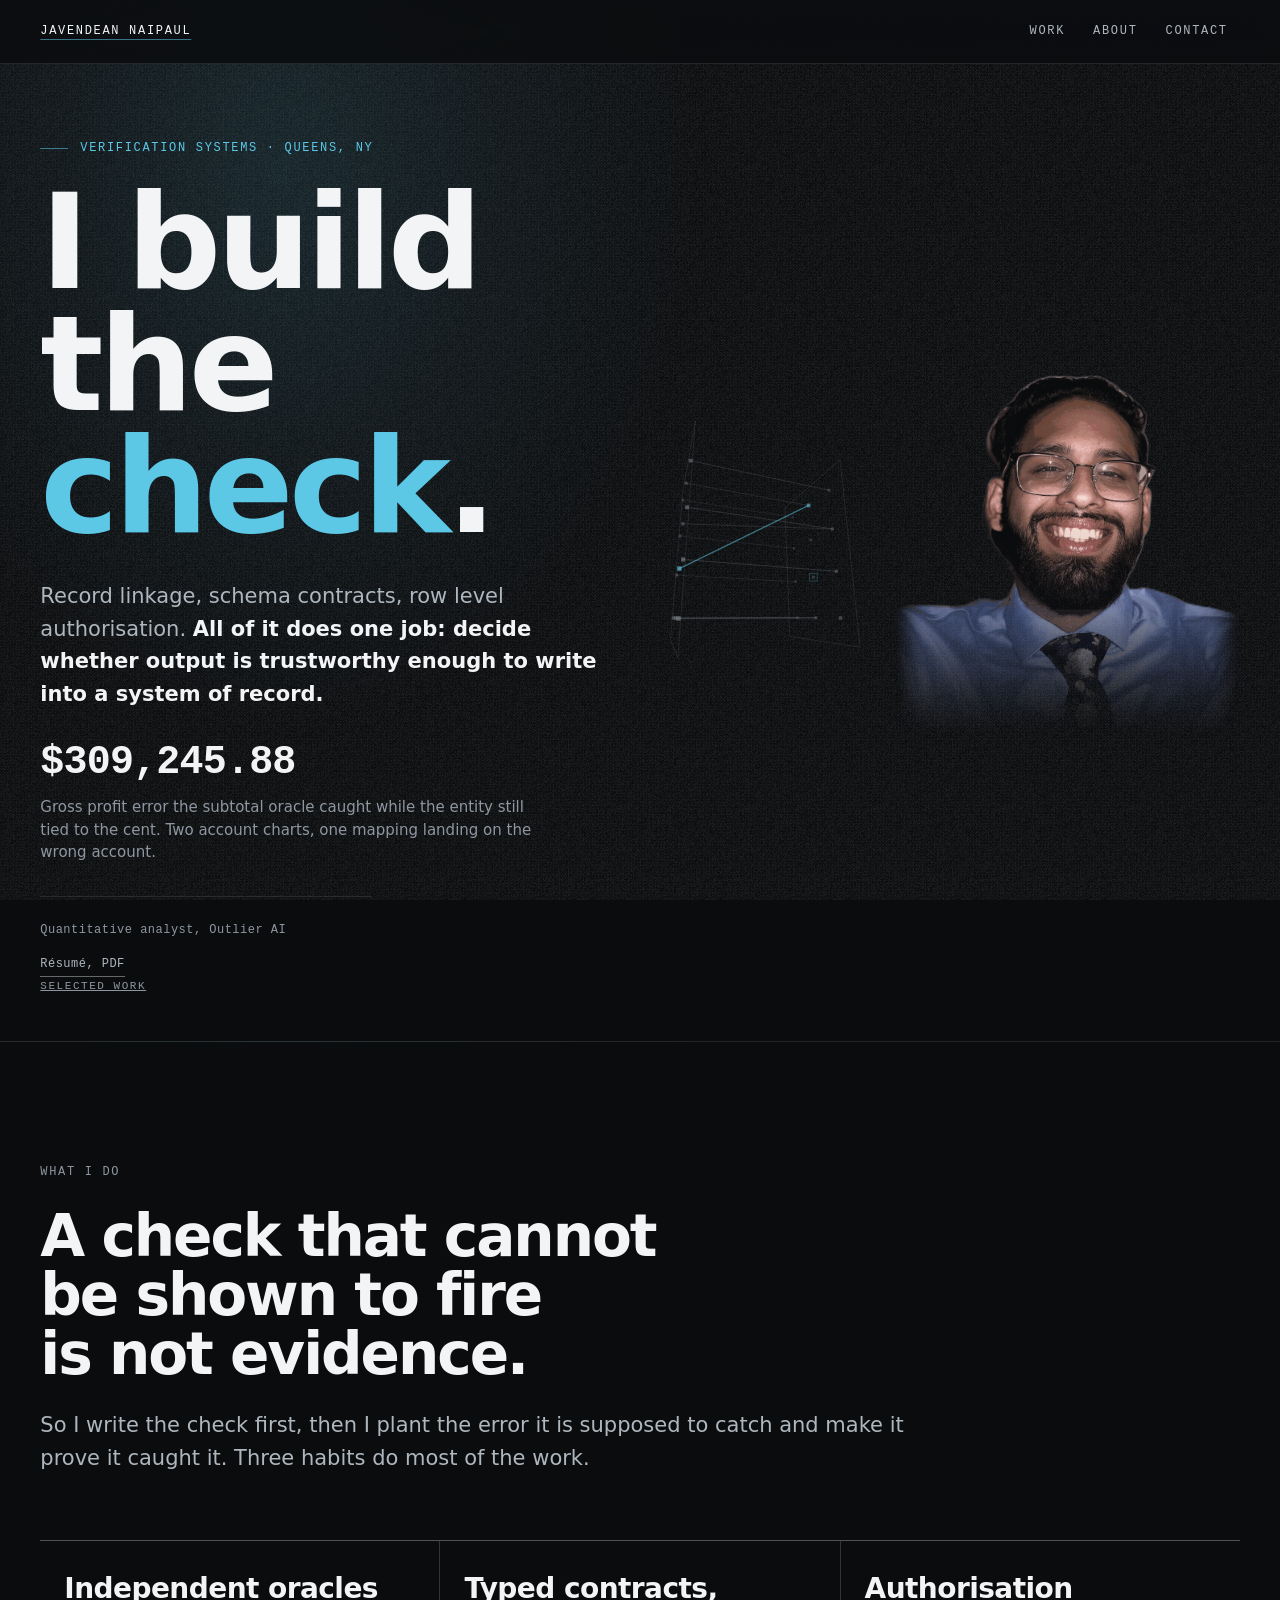
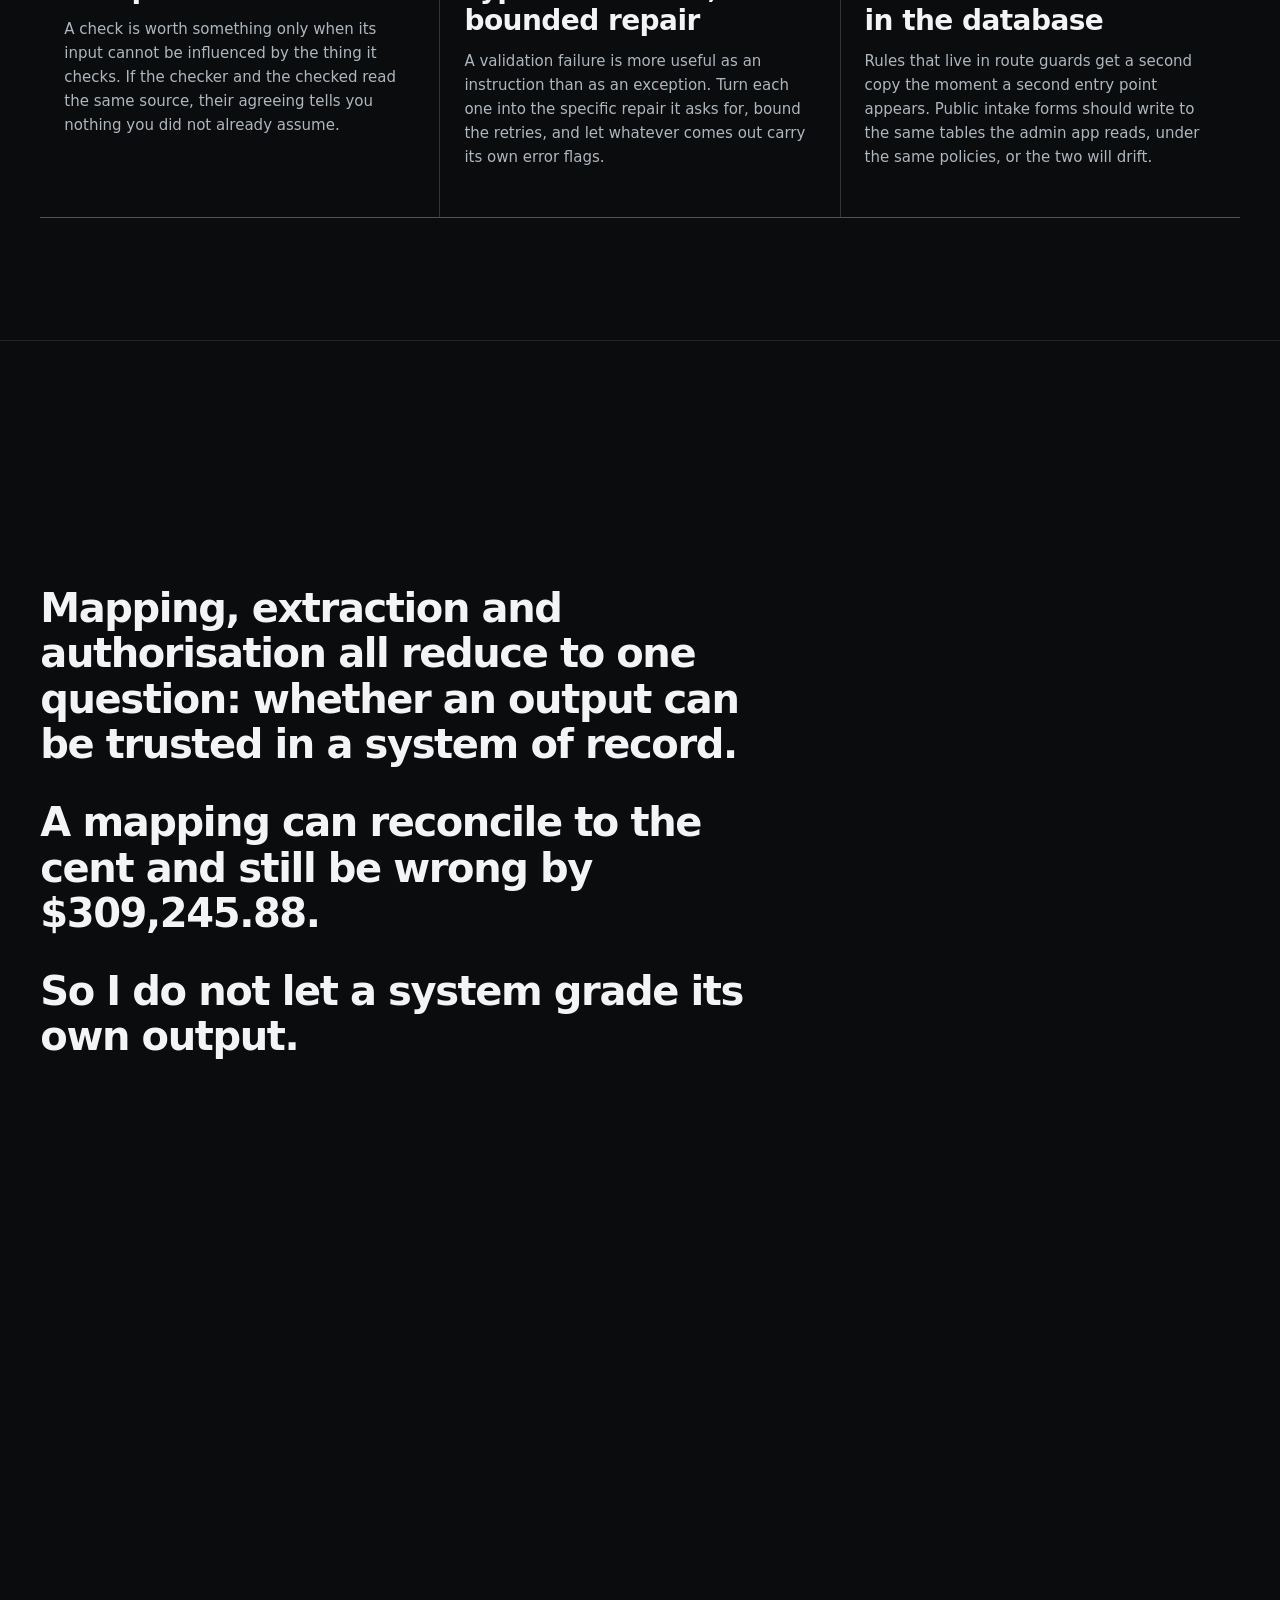
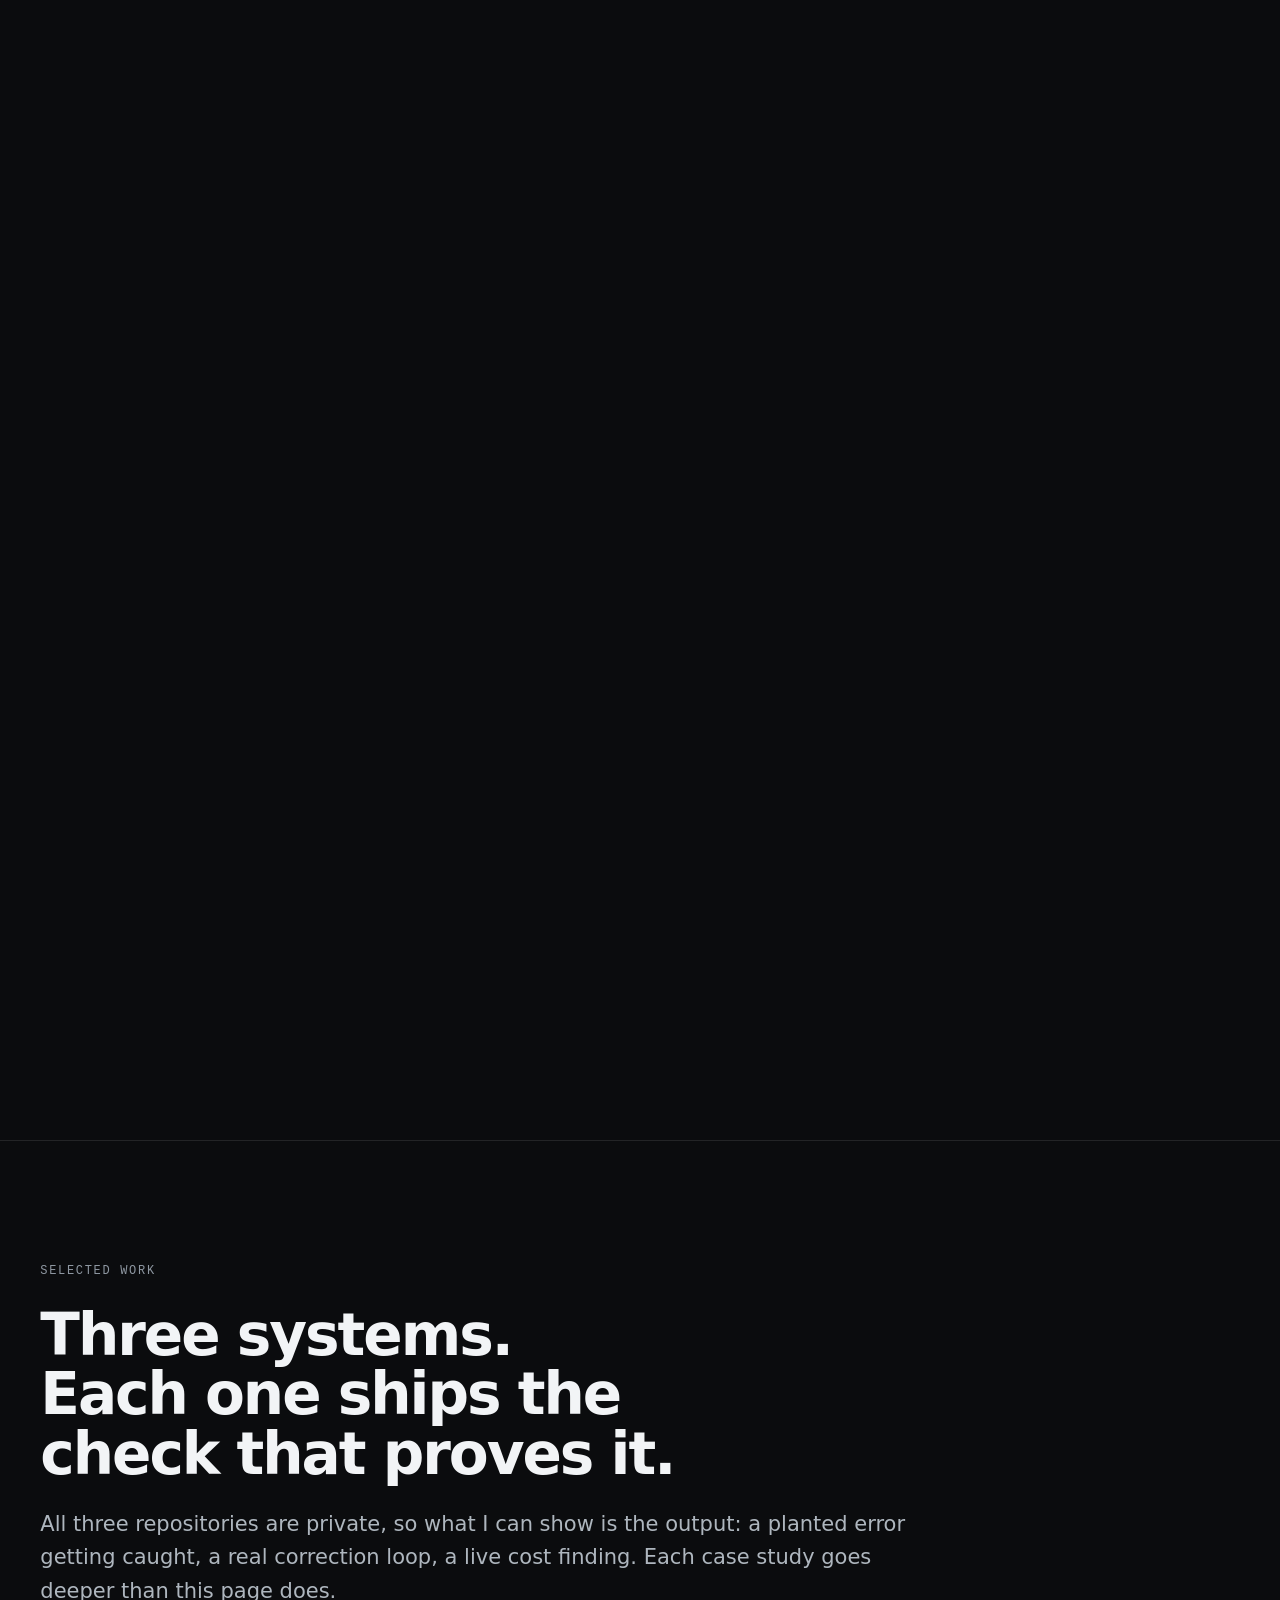
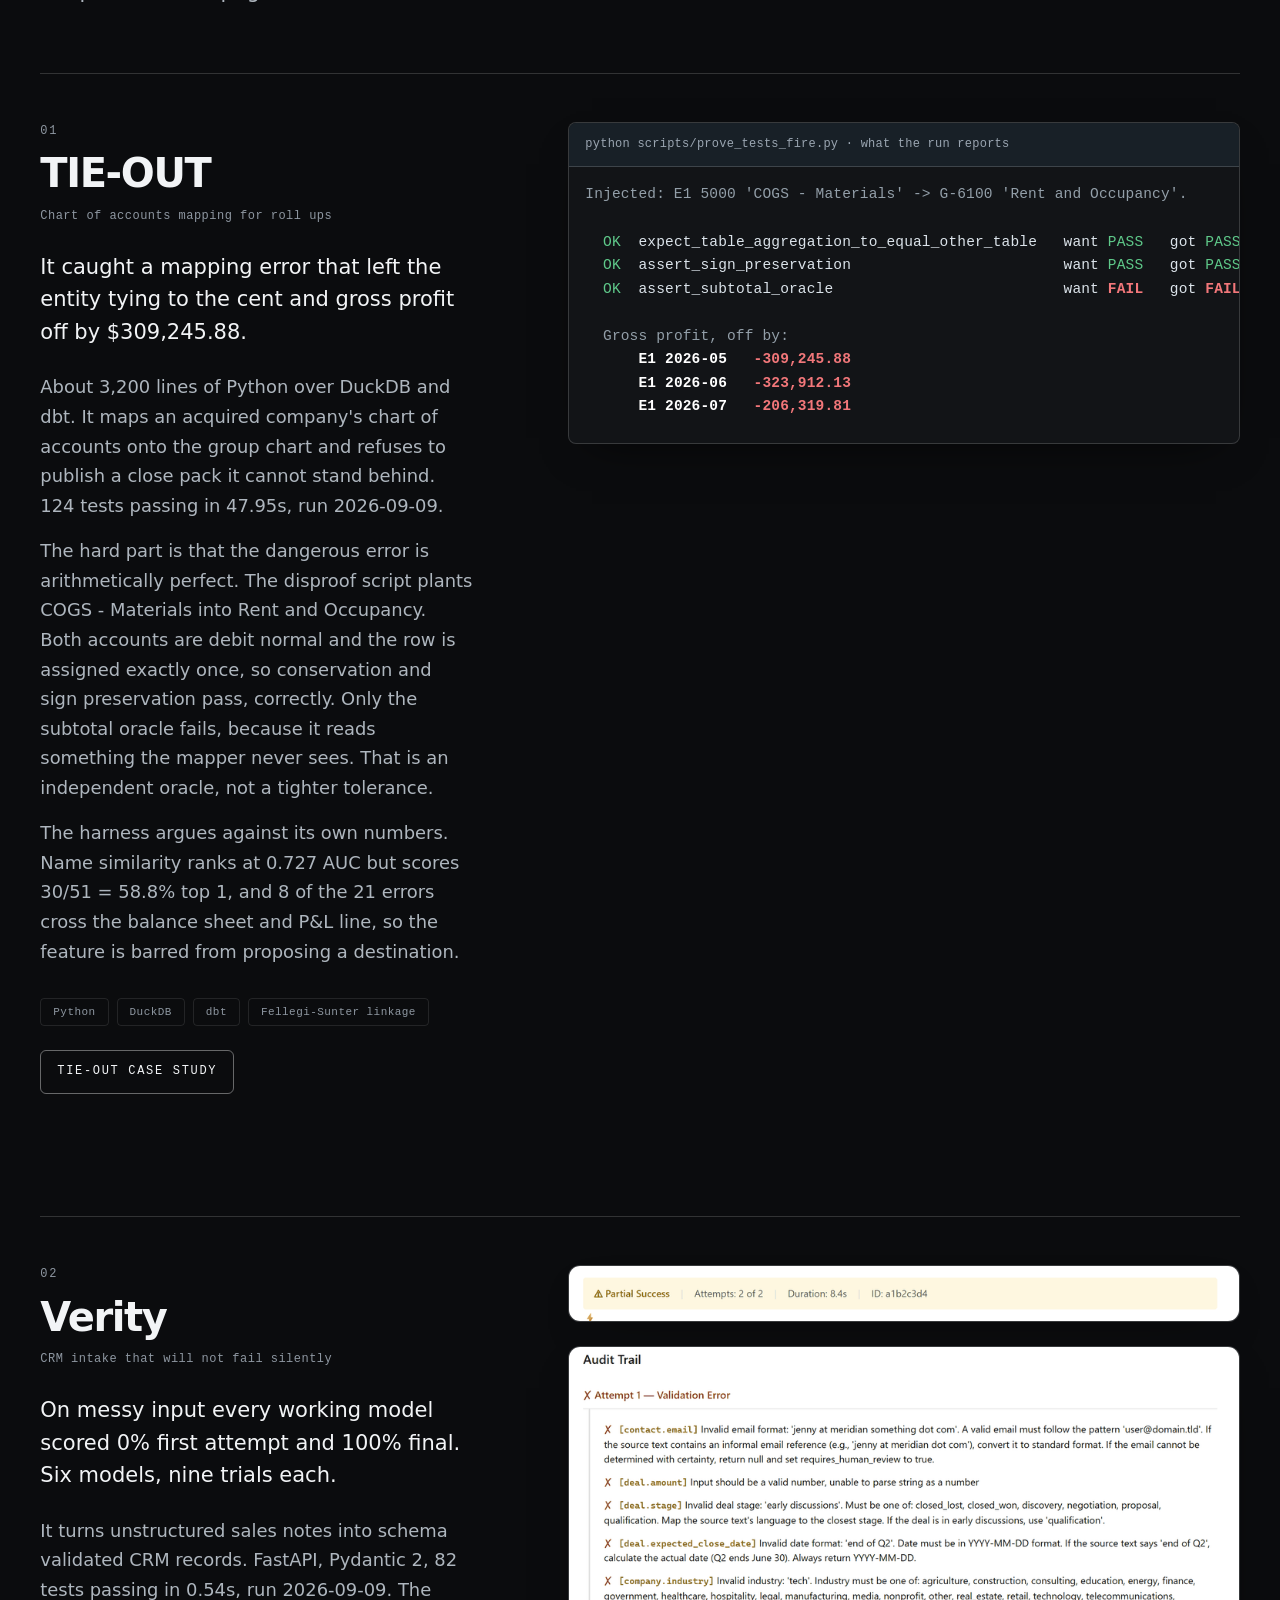
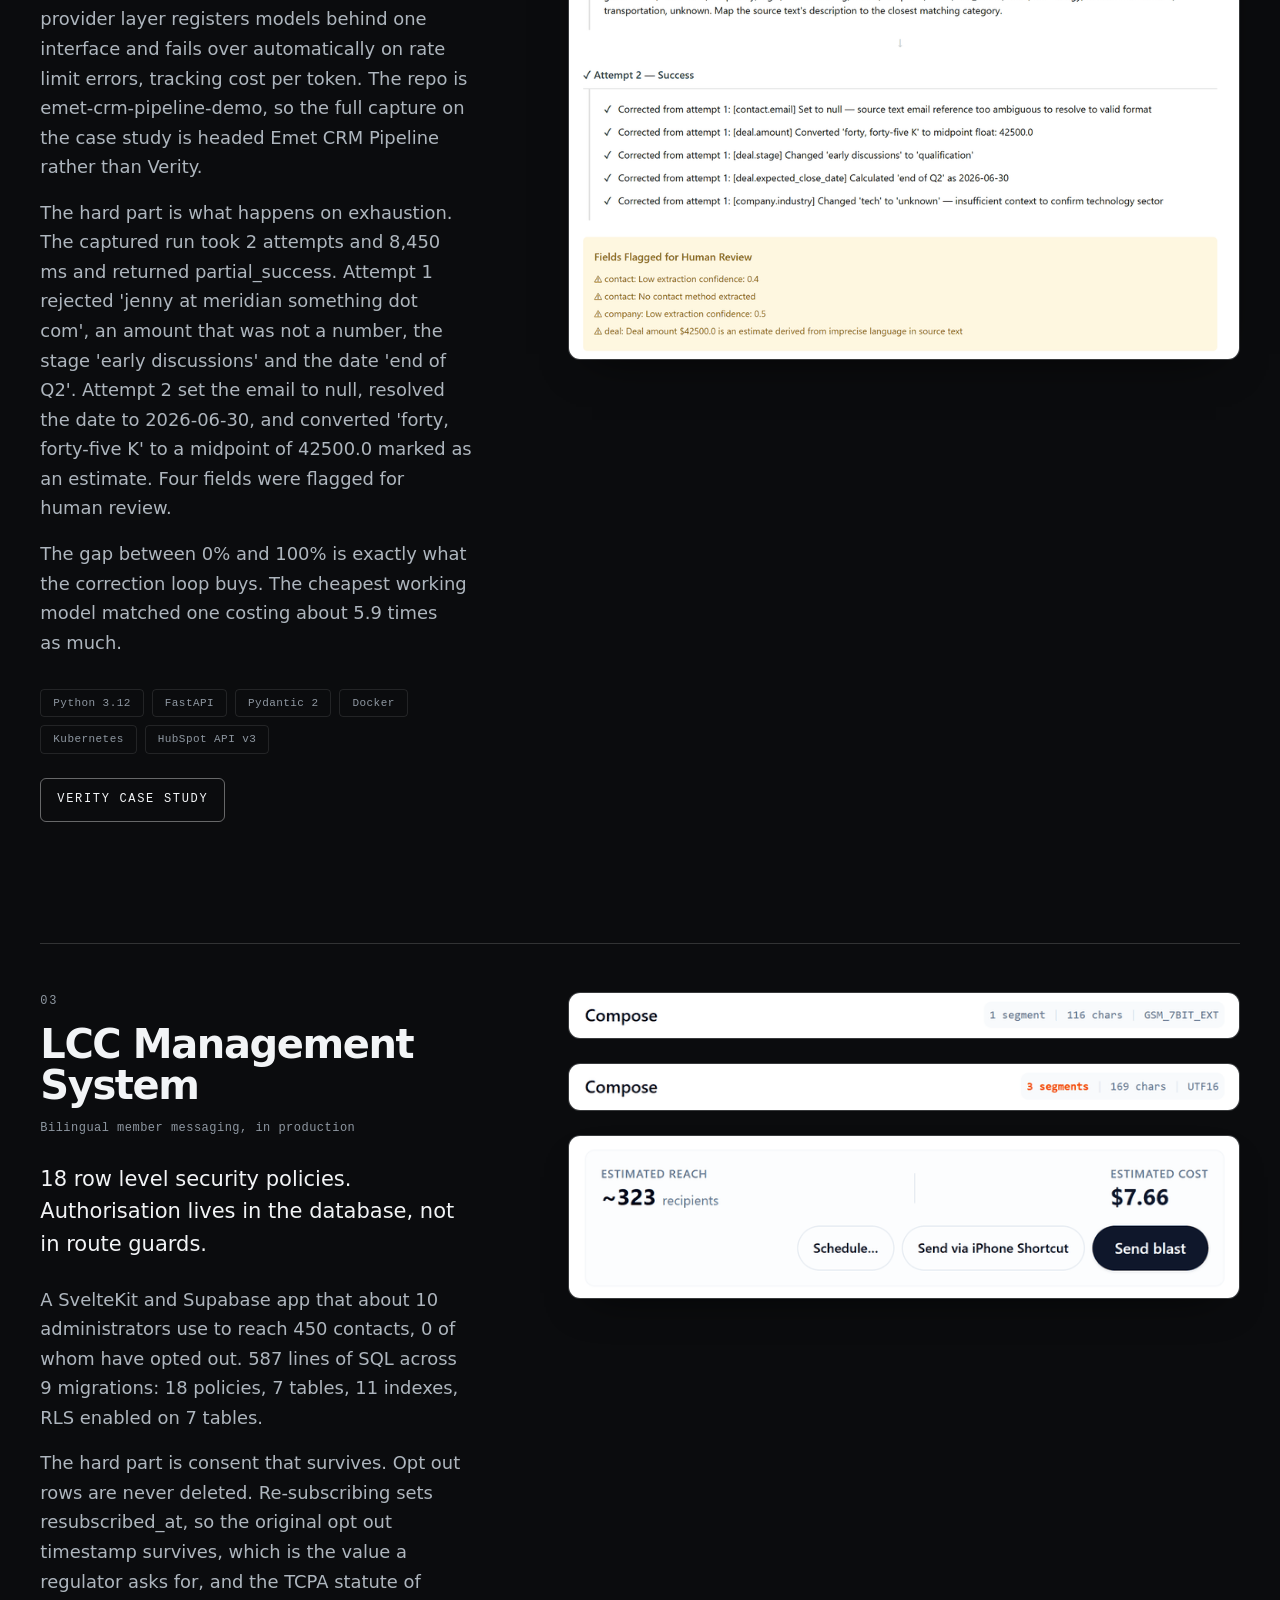
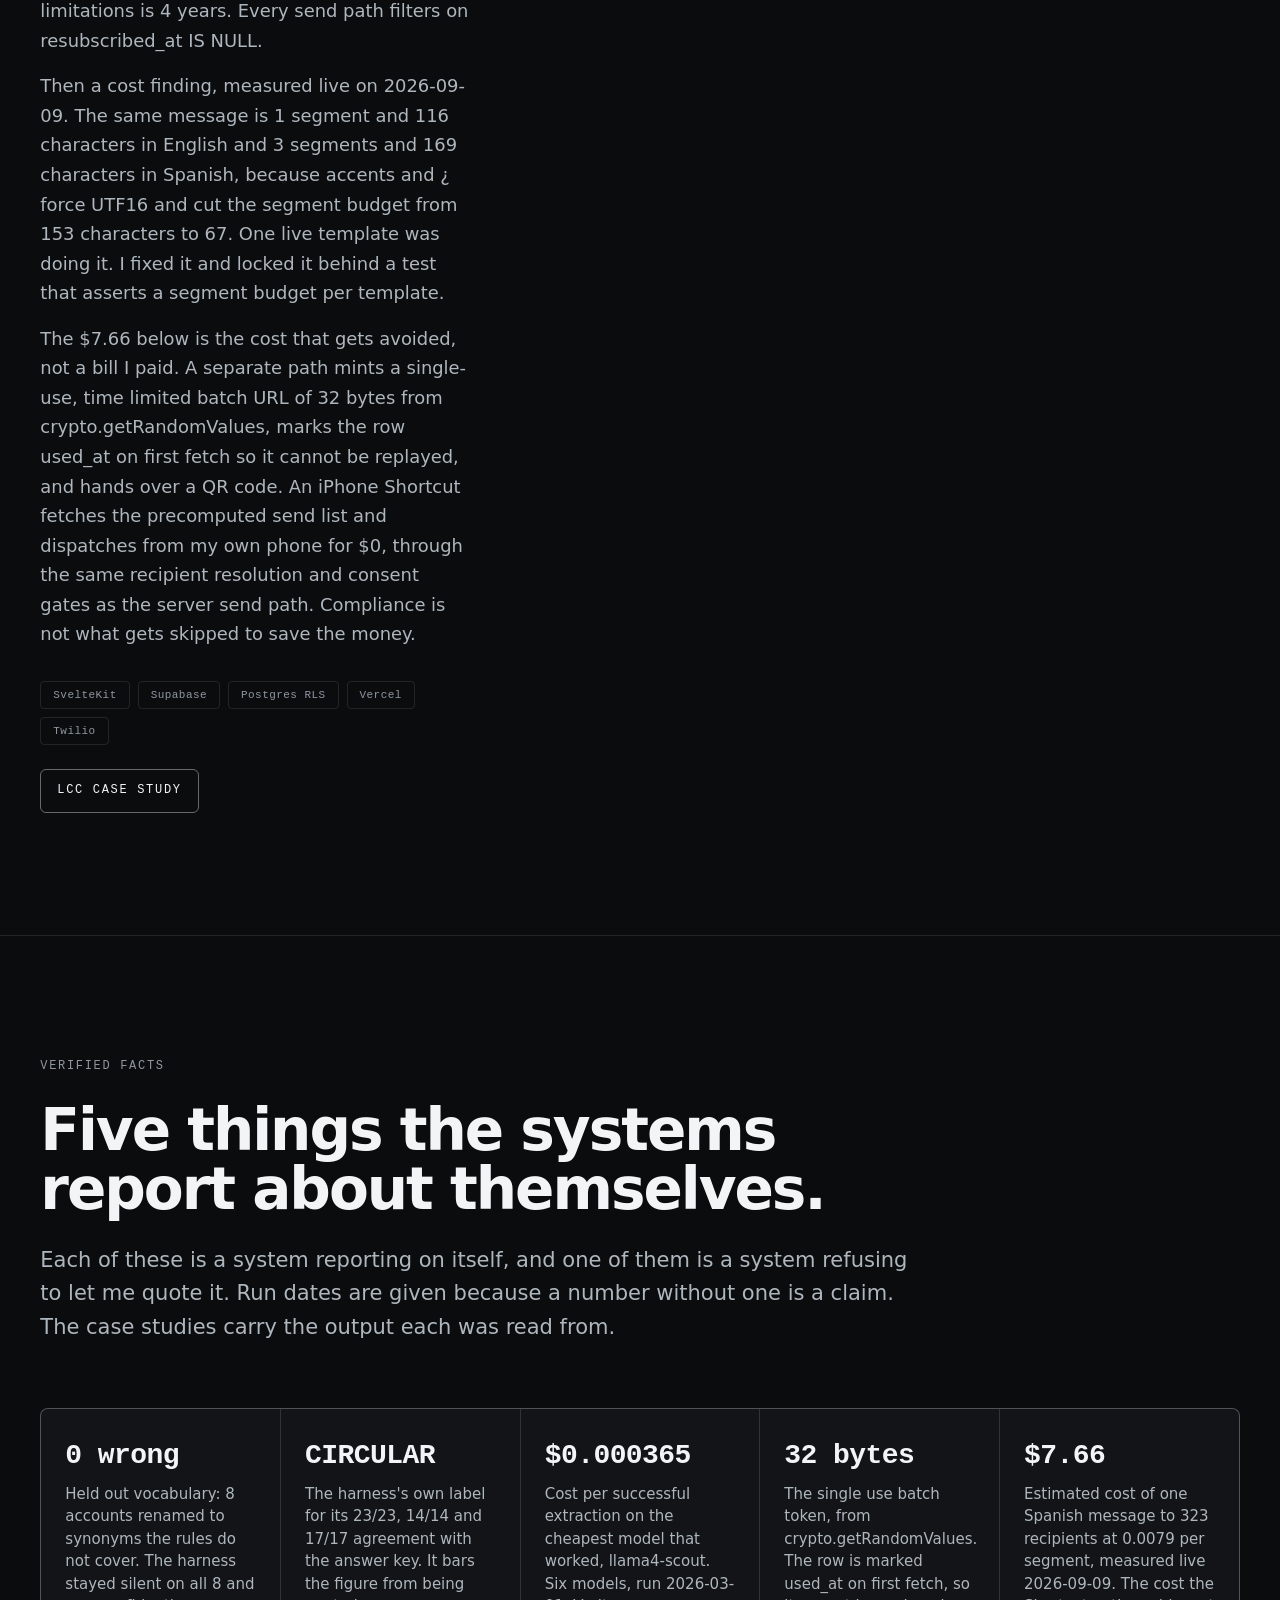
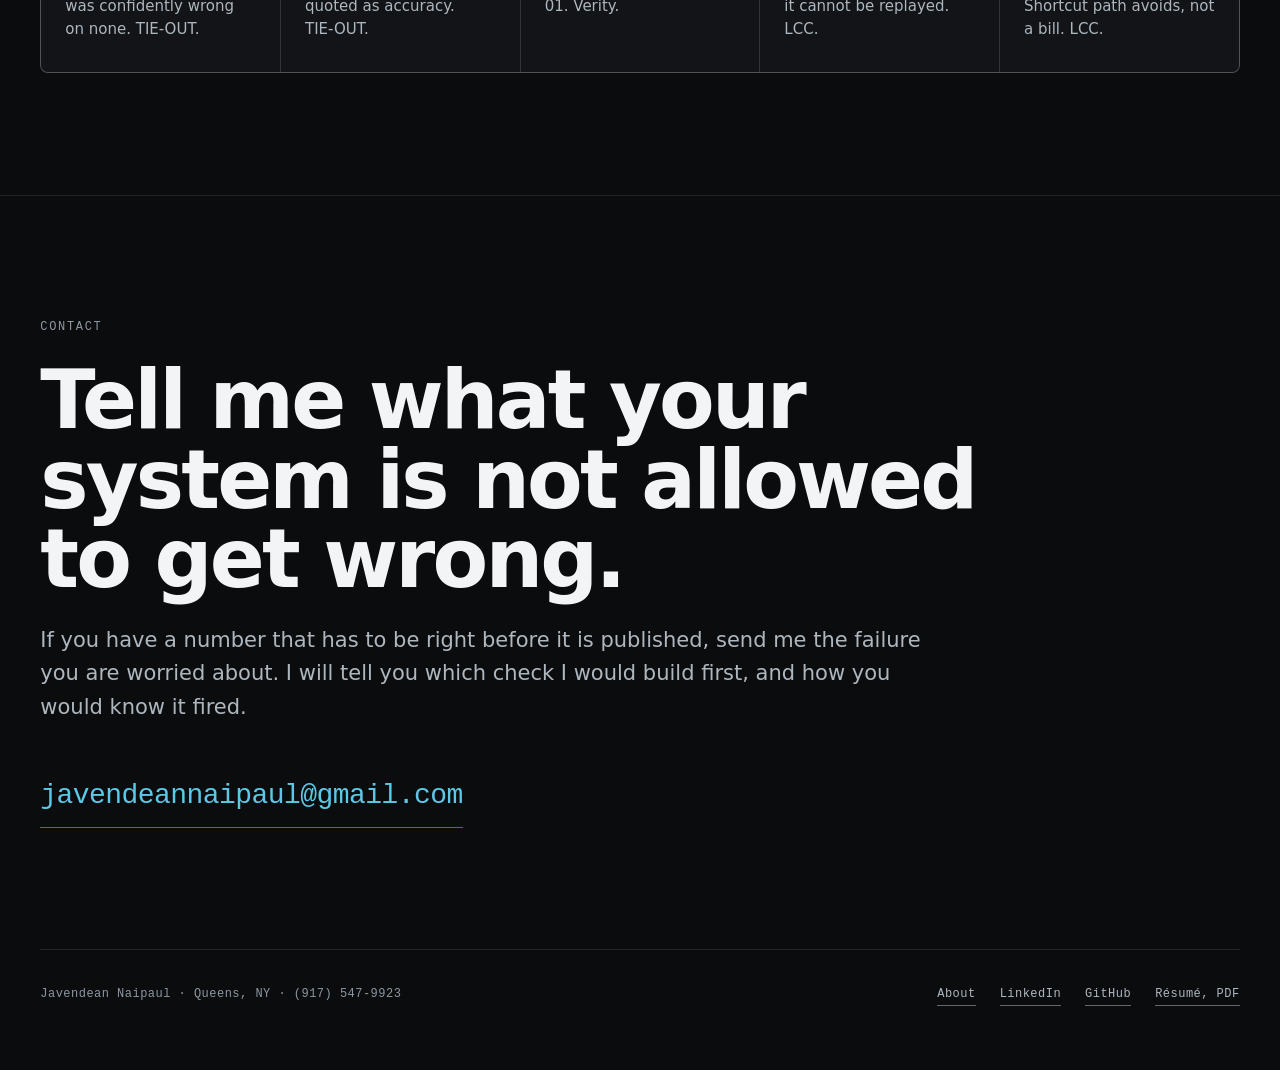
==== commit ff37115e: "Fix narrative driver, portrait black floor, and JS-off fallbacks S4: --i and --na were never set, so" ====
--- a/index.html
+++ b/index.html
@@ -25,6 +25,14 @@
 <meta name="twitter:card" content="summary">
 </head>
 <body>
+
+<!-- v3 Part L. The living ground, first in the DOM and last in the stacking
+     order: z-index -1 in v2.css puts it above the page canvas and under every
+     box (L10). It ships with a static CSS texture, so with JS off it is still
+     a surface and not a flat field (L8); v2.js appends its canvas inside.
+     L9 is here and in the CSS: aria-hidden, and pointer-events: none.
+     Nothing focusable precedes the skip link, so G2 still holds. -->
+<div class="ground" aria-hidden="true"></div>
 
 <!-- G2: first in tab order, before the header. -->
 <a class="skip" href="#main">Skip to content</a>
@@ -123,9 +131,21 @@
           </svg>
         </div>
 
-        <img class="hero-portrait" src="img/portrait.jpg" width="1200" height="1500"
-             alt="Javendean Naipaul: a man in a blue shirt and patterned tie, wearing glasses, smiling directly at the camera against a plain warm grey wall."
-             fetchpriority="high" decoding="async">
+        <!-- v3 Part P. P7: WebP first, PNG second, and the browser takes the
+             first type it can decode. Both files are same-origin (X1).
+             The <picture> is a plain box and nothing more: no class that draws
+             a border, a radius, a background or a shadow, because the asset
+             spent its alpha ending without an edge and any one of those would
+             redraw it. The 860x894 attributes are the real pixel dimensions of
+             both files, so the ratio is known before a byte arrives and the
+             hero does not shift (v2 I2). No lazy: this one is above the fold.
+             P9: the alt says who he is and what he looks like. -->
+        <picture class="hero-pic">
+          <source srcset="img/portrait.webp" type="image/webp">
+          <img class="hero-portrait" src="img/portrait.png" width="860" height="894"
+               alt="Javendean Naipaul: a man in a blue shirt and patterned tie, wearing glasses, smiling at the camera."
+               fetchpriority="high" decoding="async">
+        </picture>
       </div>
     </div>
 
@@ -167,6 +187,88 @@
     </div>
   </section>
 
+  <!-- SCROLL NARRATIVE ===================================================== -->
+  <!-- v3 Part S. Three statements, in sequence, each a complete sentence and
+       each traceable to FACTS.md (S10): the position from the hero, the
+       disproof figure, and the rule the harness applies to its own agreement
+       with its answer key, which it labels CIRCULAR and bars from being quoted
+       as accuracy.
+
+       S3 is a markup contract and this is where it is kept: one .narr-w per
+       word, 44 spans for 44 words, no span holding two words and no word
+       split across two. S11 is the other half of it: the whitespace sits
+       BETWEEN the spans and never inside them, so extracting textContent gives
+       the three sentences back with single spaces and nothing glued together.
+
+       S12: nothing in here can take focus. No link, no button, no tabindex,
+       no tabbable scroll region. A keyboard user leaves the capability blocks
+       and lands on the first project link, so the 8 viewport heights cost one
+       Tab, not a scroll. The aria-label names the region for anyone jumping by
+       landmark; there is no heading because a heading here would be a fourth
+       type size in a block whose whole job is one voice.
+
+       S5/S6/S7 are in v2.css: .narr-w is born at opacity 1 and --text-1, and
+       the per-word staging is added behind @supports, a no-preference query
+       and a data attribute. Nothing here starts invisible. -->
+  <section class="narr" aria-label="What the work is">
+    <div class="narr-sticky">
+
+      <p class="narr-line">
+        <span class="narr-w" style="--i:0">Mapping,</span>
+        <span class="narr-w" style="--i:1">extraction</span>
+        <span class="narr-w" style="--i:2">and</span>
+        <span class="narr-w" style="--i:3">authorisation</span>
+        <span class="narr-w" style="--i:4">all</span>
+        <span class="narr-w" style="--i:5">reduce</span>
+        <span class="narr-w" style="--i:6">to</span>
+        <span class="narr-w" style="--i:7">one</span>
+        <span class="narr-w" style="--i:8">question:</span>
+        <span class="narr-w" style="--i:9">whether</span>
+        <span class="narr-w" style="--i:10">an</span>
+        <span class="narr-w" style="--i:11">output</span>
+        <span class="narr-w" style="--i:12">can</span>
+        <span class="narr-w" style="--i:13">be</span>
+        <span class="narr-w" style="--i:14">trusted</span>
+        <span class="narr-w" style="--i:15">in</span>
+        <span class="narr-w" style="--i:16">a</span>
+        <span class="narr-w" style="--i:17">system</span>
+        <span class="narr-w" style="--i:18">of</span>
+        <span class="narr-w" style="--i:19">record.</span>
+      </p>
+
+      <p class="narr-line">
+        <span class="narr-w" style="--i:20">A</span>
+        <span class="narr-w" style="--i:21">mapping</span>
+        <span class="narr-w" style="--i:22">can</span>
+        <span class="narr-w" style="--i:23">reconcile</span>
+        <span class="narr-w" style="--i:24">to</span>
+        <span class="narr-w" style="--i:25">the</span>
+        <span class="narr-w" style="--i:26">cent</span>
+        <span class="narr-w" style="--i:27">and</span>
+        <span class="narr-w" style="--i:28">still</span>
+        <span class="narr-w" style="--i:29">be</span>
+        <span class="narr-w" style="--i:30">wrong</span>
+        <span class="narr-w" style="--i:31">by</span>
+        <span class="narr-w" style="--i:32">$309,245.88.</span>
+      </p>
+
+      <p class="narr-line">
+        <span class="narr-w" style="--i:33">So</span>
+        <span class="narr-w" style="--i:34">I</span>
+        <span class="narr-w" style="--i:35">do</span>
+        <span class="narr-w" style="--i:36">not</span>
+        <span class="narr-w" style="--i:37">let</span>
+        <span class="narr-w" style="--i:38">a</span>
+        <span class="narr-w" style="--i:39">system</span>
+        <span class="narr-w" style="--i:40">grade</span>
+        <span class="narr-w" style="--i:41">its</span>
+        <span class="narr-w" style="--i:42">own</span>
+        <span class="narr-w" style="--i:43">output.</span>
+      </p>
+
+    </div>
+  </section>
+
   <!-- SELECTED WORK ======================================================= -->
   <section class="band" id="work" aria-labelledby="work-h">
     <div class="shell">
@@ -221,20 +323,23 @@
 
           <div class="proj-media">
             <div class="term">
-              <div class="term-head">python scripts/prove_tests_fire.py  (excerpt)</div>
-<pre class="term-body" tabindex="0" role="region" aria-label="Terminal output from the TIE-OUT disproof script, horizontally scrollable"><span class="dim">Injecting a permutation: E1 5000 'COGS - Materials' -&gt; G-6100 'Rent and Occupancy'.</span>
-
-<span class="w">3. THE DISPROOF -- an arithmetically perfect, semantically wrong mapping</span>
-  <span class="dim">expected: conservation PASSES, sign preservation PASSES, and ONLY the oracle fails.</span>
+              <!-- X5. This block was captioned "(excerpt)", which reads as a
+                   verbatim quote, over four lines FACTS.md does not record the
+                   script as printing. The caption no longer claims to quote and
+                   the invented lines are gone: what is left is the injection,
+                   the three want/got results and the three gross profit deltas,
+                   every one of them recorded in FACTS.md. -->
+              <div class="term-head">python scripts/prove_tests_fire.py  ·  what the run reports</div>
+<pre class="term-body" tabindex="0" role="region" aria-label="Results from the TIE-OUT disproof script, horizontally scrollable"><span class="dim">Injected: E1 5000 'COGS - Materials' -&gt; G-6100 'Rent and Occupancy'.</span>
 
   <span class="g">OK</span>  expect_table_aggregation_to_equal_other_table   want <span class="g">PASS</span>   got <span class="g">PASS</span>
   <span class="g">OK</span>  assert_sign_preservation                        want <span class="g">PASS</span>   got <span class="g">PASS</span>
   <span class="g">OK</span>  assert_subtotal_oracle                          want <span class="r">FAIL</span>   got <span class="r">FAIL</span>
 
-  <span class="dim">what the oracle saw, and nothing else could:</span>
-      E1 2026-05 gross_profit: off by <span class="r">-309,245.88</span>
-      E1 2026-06 gross_profit: off by <span class="r">-323,912.13</span>
-      E1 2026-07 gross_profit: off by <span class="r">-206,319.81</span></pre>
+  <span class="dim">Gross profit, off by:</span>
+      <span class="w">E1 2026-05</span>   <span class="r">-309,245.88</span>
+      <span class="w">E1 2026-06</span>   <span class="r">-323,912.13</span>
+      <span class="w">E1 2026-07</span>   <span class="r">-206,319.81</span></pre>
             </div>
           </div>
         </article>
@@ -369,10 +474,15 @@
   <section class="band" aria-labelledby="facts-h">
     <div class="shell">
       <p class="band-label">Verified facts</p>
-      <h2 class="band-title" id="facts-h">Five numbers the systems report about themselves.</h2>
-      <p class="lede">None of these is on the page above, and one of them is a system
-      refusing to let me quote it. Run dates are given because a number without one is a
-      claim. The case studies carry the output each was read from.</p>
+      <h2 class="band-title" id="facts-h">Five things the systems report about themselves.</h2>
+      <!-- X5. This lede used to open "None of these is on the page above", which
+           its own page disproved: $7.66 and 32 bytes both appear in the LCC
+           section, and that section points forward to one of them with the word
+           "below". The heading said "numbers" while one card is the word
+           CIRCULAR, which is a label. Both now say what is true. -->
+      <p class="lede">Each of these is a system reporting on itself, and one of them is a
+      system refusing to let me quote it. Run dates are given because a number without one
+      is a claim. The case studies carry the output each was read from.</p>
 
       <ul class="facts reveal">
         <li class="fact">
@@ -429,6 +539,17 @@
   </div>
 </footer>
 
+<!-- v3 Part I. The ichthys loader's shell, in the markup rather than written
+     by JS: the live region then exists before its text does, which is the case
+     a screen reader is most reliable about (I8), so the <p> is deliberately
+     empty and v2.js writes the label a tick later. It stays display:none until
+     v2.js adds .loader-on, which is what keeps it away from a reader with no
+     JavaScript (I6). I9: neither child can take focus. -->
+<div class="loader" role="status" aria-live="polite">
+  <canvas class="loader-fig" aria-hidden="true"></canvas>
+  <p class="loader-label"></p>
+</div>
+
 <script src="v2.js" defer></script>
 </body>
 </html>
--- a/v2.css
+++ b/v2.css
@@ -1,61 +1,45 @@
-/* v2.css - front door for javendeannaipaul. Scope: index.html only; the
-   evidence pages keep style.css untouched (A7). Every colour token records its
-   MEASURED ratio - recompute the comment if you change the value.
-
-   Two recorded deviations from Part F. F2 wants transform and opacity only:
-   the four hover transitions animate colour, border-colour and a zero-blur
-   inset shadow, all paint-only, with no layout property animated anywhere and
-   no `transition: all`. F3 wants one curve: there are two, var(--ease) and
-   `linear` on the reveal, where a bezier over scroll position reads as lag.
-
-   I1: 23,995 bytes on disk, LF only, ceiling 24,576. */
+/* v2.css - front door for javendeannaipaul. index.html only; style.css and
+   the evidence pages are untouched (A7). Colour ratios are measured and
+   recorded beside their tokens. Deviations are recorded where they happen:
+   F2, F3, B5 in section 14, S4 in section 13. v2 I1 caps this file at 24,576
+   bytes and X7 keeps it, since X2 re-set the JS budget and said nothing about
+   CSS, so three new sections came out of line breaks and commentary. */
 
 /* 1. RESET */
 
 *, *::before, *::after { box-sizing: border-box; }
 
-html {
-  -webkit-text-size-adjust: 100%; scroll-behavior: smooth;
-  scroll-padding-top: calc(var(--bar-h) + var(--s5));
-}
+html { -webkit-text-size-adjust: 100%; scroll-behavior: smooth;
+  scroll-padding-top: calc(var(--bar-h) + var(--s5)); }
 
 body, h1, h2, h3, h4, p, figure, blockquote, ul, ol, dl, dd, pre { margin: 0; }
-
 ul, ol { padding: 0; list-style: none; }
-
 img, svg, canvas, video { display: block; max-width: 100%; }
-
 img { height: auto; }
-
 a { color: inherit; }
-
 button, input, textarea, select { font: inherit; color: inherit; }
 
 /* 2. TOKENS */
 
 :root {
-
   /* ground (B1) */
-  --base:      #0B0C0E;
-  --surface:   #121417;   /* 1.06 vs base - elevation, never a text pairing */
-
-  /* text. Ratios computed, not guessed: base, then surface. */
-  --text-1: #F2F4F6;   /* headings   17.75 base, 16.73 surf */
-  --text-2: #AEB6BE;   /* body        9.54 base,  8.99 surf */
-  --text-3: #8E97A1;   /* micro/meta  6.61 base,  6.23 surf */
-
-  /* accent (B2: one). Hue 193.0. Not green, not red: B3 reserves both. */
-  --accent:      #5CC8E6;               /* 10.12 base, 9.54 surf */
-  --accent-line: rgba(92,200,230,.55);  /*  3.70 base - clears B4's 3:1 floor */
-
-  /* hairlines (D3: alpha-white, never solid grey). J7: .10 vanishes in a
-     dark room, so a structure made OF hairlines takes --edge-2. */
-  --edge:    rgba(255,255,255,.10);   /* 1.26 - separation, not meaning */
-  --edge-2:  rgba(255,255,255,.16);   /* 1.54 - card rings, structural grids */
-  --edge-ui: rgba(255,255,255,.38);   /* 3.53 - interactive borders */
-
-  /* depth (D2). Everything taking this carries a 1px ring too, so the budget
-     is spent: one ring, one soft shadow. No contact layer, no glow. */
+  --base:    #0B0C0E;
+  --surface: #121417; /* 1.06 vs base - elevation, never a text pairing */
+
+  /* text, measured on base then surface */
+  --text-1: #F2F4F6; /* headings   17.75 base, 16.73 surf */
+  --text-2: #AEB6BE; /* body        9.54 base,  8.99 surf */
+  --text-3: #8E97A1; /* micro/meta  6.61 base,  6.23 surf */
+
+  /* accent (B2: one), hue 193.0. B3 reserves green and red. */
+  --accent:      #5CC8E6;              /* 10.12 base, 9.54 surf */
+  --accent-line: rgba(92,200,230,.55); /* 3.70 base, over B4's 3:1 */
+
+  /* hairlines (D3: alpha-white). J7: .10 dies in a dark room. */
+  --edge:    rgba(255,255,255,.10); /* 1.26 - separation, not meaning */
+  --edge-2:  rgba(255,255,255,.16); /* 1.54 - card rings, structural grids */
+  --edge-ui: rgba(255,255,255,.38); /* 3.53 - interactive borders */
+
   --shadow: 0 18px 44px -24px rgba(0,0,0,.75);
 
   /* families (C3, A4) */
@@ -64,43 +48,35 @@
   --mono: ui-monospace, SFMono-Regular, "SF Mono", Menlo, Consolas,
           "Liberation Mono", "Courier New", monospace;
 
-  /* scale (C2: eleven steps). --fs-display is 147.8px at 1440, over C1's
-     120px floor, near the measured genre median of 152px. */
+  /* C2: eleven steps; 147.8px at 1440, over C1's 120. */
   --fs-display: clamp(2.75rem, 0.60rem + 9.60vw, 10.5rem);
-  --fs-xxl:     clamp(2.25rem, 1.15rem + 4.90vw, 5.5rem);
-  --fs-xl:      clamp(1.85rem, 1.15rem + 3.10vw, 3.75rem);
-  --fs-lg:      clamp(1.50rem, 1.05rem + 2.00vw, 2.5rem);
-  --fs-md:      clamp(1.25rem, 1.05rem + 0.90vw, 1.75rem);
-  --fs-lede:    clamp(1.0625rem, 0.98rem + 0.42vw, 1.3125rem);
-  --fs-body:    clamp(1rem, 0.96rem + 0.20vw, 1.125rem);
-  --fs-data:    0.9375rem;
-  --fs-code:    clamp(0.8125rem, 0.78rem + 0.16vw, 0.9375rem);
-  --fs-micro:   0.75rem;
-  --fs-nano:    0.6875rem;
-
-  /* tracking: C4 >=.12em on micro labels; C5 <=-0.02em, <=1.05 on display */
-  --track-display: -0.035em;
-  --track-tight:   -0.02em;
-  --track-micro:    0.14em;
-  --lead-display:   0.92;
-
-  /* space */
-  --s1: 0.25rem; --s2: 0.5rem; --s3: 0.75rem; --s4: 1rem;  --s5: 1.5rem;
+  --fs-xxl:  clamp(2.25rem, 1.15rem + 4.90vw, 5.5rem);
+  --fs-xl:   clamp(1.85rem, 1.15rem + 3.10vw, 3.75rem);
+  --fs-lg:   clamp(1.50rem, 1.05rem + 2.00vw, 2.5rem);
+  --fs-md:   clamp(1.25rem, 1.05rem + 0.90vw, 1.75rem);
+  --fs-lede: clamp(1.0625rem, 0.98rem + 0.42vw, 1.3125rem);
+  --fs-body: clamp(1rem, 0.96rem + 0.20vw, 1.125rem);
+  --fs-data: 0.9375rem;
+  --fs-code: clamp(0.8125rem, 0.78rem + 0.16vw, 0.9375rem);
+  --fs-micro: 0.75rem;  --fs-nano: 0.6875rem;
+
+  /* C4 >=.12em; C5 <=-0.02em, <=1.05 */
+  --track-display: -0.035em; --track-tight: -0.02em;
+  --track-micro: 0.14em;     --lead-display: 0.92;
+
+  --s1: 0.25rem; --s2: 0.5rem; --s3: 0.75rem; --s4: 1rem; --s5: 1.5rem;
   --s6: 2rem; --s7: 3rem; --s8: 4rem; --s9: 6rem;
   --band-y: clamp(4.5rem, 2rem + 7vw, 11rem);
 
-  /* shape (D1: nothing over 8px except media, capped at 12px) */
+  /* D1: nothing over 8px except media, capped at 12px */
   --r-xs: 2px; --r-sm: 4px; --r: 6px; --r-lg: 8px; --r-media: 12px;
 
-  --measure: 66ch;                  /* C6 */
-
-  /* layout */
+  --measure: 66ch; /* C6 */
   --maxw: 1320px;
   --gutter: clamp(1.25rem, 0.6rem + 2.4vw, 3.5rem);
-  --bar-h:  64px;
-
-  /* motion (F3: 200-600ms; the header records why two curves) */
-  --ease: cubic-bezier(.22,.61,.36,1);
+  --bar-h: 64px;
+
+  --ease: cubic-bezier(.22,.61,.36,1); /* F3: 200-600ms, one curve */
   --t-fast: 200ms;
 
   color-scheme: dark;
@@ -111,94 +87,70 @@
 body {
   background: var(--base); color: var(--text-2);
   font-family: var(--sans); font-size: var(--fs-body); line-height: 1.65;
-  font-synthesis-weight: none;
-  -webkit-font-smoothing: antialiased;
-  /* C8: inherited, so no figure is tabular in one place and proportional
-     in another. Display type opts out below. */
-  font-variant-numeric: tabular-nums lining-nums;
-  overflow-x: clip;   /* A5 backstop. clip, not hidden, so sticky survives. */
+  font-synthesis-weight: none; -webkit-font-smoothing: antialiased;
+  font-variant-numeric: tabular-nums lining-nums; /* C8, inherited */
+  overflow-x: clip;
 }
 
 h1, h2, h3, h4 {
   color: var(--text-1); font-weight: 600; line-height: 1.1;
-  letter-spacing: var(--track-tight);
-  text-wrap: balance;                 /* C7 */
-}
-
-/* C7. These spans are paragraphs in all but element name, and they orphan:
-   .fact-l runs 26.5ch in a 30ch cap. */
+  letter-spacing: var(--track-tight); text-wrap: balance; /* C7 */
+}
+
 p, .fact-l, .hero-figure-l, .hero-meta li { text-wrap: pretty; }
 
 strong, b { color: var(--text-1); font-weight: 600; }
 
-.hero-title, .closer-q { font-variant-numeric: normal; }   /* C8 opt-out */
-
-/* C3/C4: the two mono voices, once each. Micro-labels carry .14em, past C4's
-   .12em floor; data labels sit at .04em. */
+.hero-title, .closer-q { font-variant-numeric: normal; } /* C8 opt-out */
+
 .skip, .brand, .topnav a, .band-label, .hero-eyebrow, .proj-idx, .proj-link,
 .scrollcue { font-family: var(--mono); font-size: var(--fs-micro);
   letter-spacing: var(--track-micro); text-transform: uppercase; }
 
-.hero-meta, .proj-tag, .tech, .foot { font-family: var(--mono);
+/* I8: not uppercased; Chromium exposes the transformed string. */
+.hero-meta, .proj-tag, .tech, .foot, .loader-label { font-family: var(--mono);
   font-size: var(--fs-micro); letter-spacing: .04em; }
 
-.hero-figure-n, .fact-n, .closer-mail, .term-head, .term-body { font-family: var(--mono); }
-
-/* C5: the display voice. h1-h4 set 600 and --track-tight; these go heavier
-   and tighter. */
+.hero-figure-n, .fact-n, .closer-mail, .term-head, .term-body {
+  font-family: var(--mono); }
+
 .hero-title, .band-title, .proj-name, .closer-q {
-  font-weight: 650;
-  letter-spacing: var(--track-display);
-}
-
-/* C6: the lede voice, once. */
+  font-weight: 650; letter-spacing: var(--track-display); }
+
 .hero-intro, .lede, .proj-lead { font-size: var(--fs-lede); line-height: 1.55; }
 
 ::selection { background: rgba(92,200,230,.28); color: #FFF; }
 
-/* G5: one focus treatment everywhere, at 10.12:1 against the ground. */
-:focus-visible {
-  outline: 2px solid var(--accent); outline-offset: 3px;
-  border-radius: var(--r-xs);
-}
+:focus-visible { outline: 2px solid var(--accent); outline-offset: 3px;
+  border-radius: var(--r-xs); }
 :focus:not(:focus-visible) { outline: none; }
 
 /* 4. UTILITIES */
 
-/* G2, first in tab order. Hidden with clip-path, not opacity, so it can
-   never be what fails A2. */
+/* G2, first in tab order. clip-path, not opacity (A2). */
 .skip {
   position: absolute; top: var(--s3); left: var(--s3); z-index: 200;
-  padding: var(--s3) var(--s5);
-  clip-path: inset(50%);
-  background: var(--surface);
-  border: 1px solid var(--edge-ui);
-  border-radius: var(--r);
-  color: var(--text-1);
-  text-decoration: none;
+  padding: var(--s3) var(--s5); clip-path: inset(50%);
+  background: var(--surface); border: 1px solid var(--edge-ui);
+  border-radius: var(--r); color: var(--text-1); text-decoration: none;
 }
 .skip:focus { clip-path: none; }
 
-.shell { width: min(100% - (2 * var(--gutter)), var(--maxw)); margin-inline: auto; }
-
-/* A2: .reveal is a bare hook with NO declarations at rest. Opacity and
-   transform enter only inside a @supports test for the literal value view(),
-   inside a no-preference query. If a gate fails, nothing was touched. */
+.shell { width: min(100% - (2 * var(--gutter)), var(--maxw));
+  margin-inline: auto; }
+
+/* A2: nothing at rest; both enter inside the gates. */
 @supports (animation-timeline: view()) {
   @media (prefers-reduced-motion: no-preference) {
-    .reveal {
-      animation: reveal-in linear both;
-      animation-timeline: view();
-      animation-range: entry 6% cover 32%;
-    }
-    /* J2: nothing above the fold may arrive late, so the hero opts out. */
+    .reveal { animation: reveal-in linear both; animation-timeline: view();
+      animation-range: entry 6% cover 32%; }
     .hero .reveal { animation: none; }
   }
 }
 
 @keyframes reveal-in {
   from { opacity: 0; transform: translate3d(0, 20px, 0); }
-  to   { opacity: 1; transform: none; }        /* F2: transform + opacity */
+  to   { opacity: 1; transform: none; } /* F2: transform + opacity */
 }
 
 /* 5. TOP BAR */
@@ -206,8 +158,7 @@
 .topbar {
   position: fixed; inset: 0 0 auto 0; z-index: 100; height: var(--bar-h);
   display: flex; align-items: center; gap: var(--s5);
-  padding-inline: var(--gutter);
-  border-bottom: 1px solid var(--edge);
+  padding-inline: var(--gutter); border-bottom: 1px solid var(--edge);
   background: rgba(11,12,14,.86);
   backdrop-filter: blur(12px) saturate(130%);
   -webkit-backdrop-filter: blur(12px) saturate(130%);
@@ -218,7 +169,7 @@
 
 .brand {
   display: inline-flex; align-items: center;
-  min-height: 44px;              /* G6: it was a 19.8px line box, under the floor */
+  min-height: 44px;
   margin-right: auto; white-space: nowrap;
   color: var(--text-1); text-decoration: none;
 }
@@ -227,127 +178,109 @@
 
 .topnav a {
   display: inline-flex; align-items: center;
-  min-height: 44px;              /* G6, well past the 24px floor */
+  min-height: 44px; /* G6 */
   padding-inline: var(--s3);
-  border-radius: var(--r-sm);    /* D1: never a pill */
+  border-radius: var(--r-sm); /* D1: never a pill */
   color: var(--text-2); text-decoration: none;
   transition: color var(--t-fast) var(--ease);
 }
 .topnav a:hover { color: var(--accent); }
-/* The ARIA state needs a visible counterpart, and it is .brand that carries
-   it - a sibling of .topnav, not a descendant. */
+
 .brand[aria-current], .topnav a[aria-current] {
   color: var(--text-1); text-decoration: underline;
-  text-decoration-color: var(--accent-line);   /* 3.70 */
+  text-decoration-color: var(--accent-line);
   text-underline-offset: 5px;
 }
 
-@media (max-width: 640px) { .topbar { gap: var(--s3); }
-  .topnav a { padding-inline: var(--s2); } }
+@media (max-width: 640px) {
+  .topbar { gap: var(--s3); }
+  .topnav a { padding-inline: var(--s2); }
+}
 
 /* 6. HERO */
 
-/* B5: the ONE gradient, on the section rather than the canvas, so the
-   ornament can move without the count changing. */
+/* B5's one gradient, aimed by P5, which is a seam check. Focused at 78% 18%
+   it lit the crown's ground to rgb(27,39,44) against portrait darks seated on
+   --base, rgb(11,12,14), and no asset closes 25 luminance levels. It now
+   reaches zero at 56% of the width, left of the portrait at 68% (1440) and
+   56% (2560). */
 .hero {
   position: relative; isolation: isolate; overflow: clip;
-  display: flex; align-items: center;
-  min-height: min(100svh, 940px);
+  display: flex; align-items: center; min-height: min(100svh, 940px);
   padding-block: calc(var(--bar-h) + var(--s8)) var(--s8);
   border-bottom: 1px solid var(--edge);
-  background: radial-gradient(120% 90% at 78% 18%,
+  background: radial-gradient(47% 78% at 22% 16%,
     rgba(92,200,230,.13) 0%, rgba(92,200,230,.05) 38%, rgba(11,12,14,0) 72%);
 }
 
-.hero-inner {
-  position: relative; z-index: 1; width: 100%;
-  display: grid; grid-template-columns: minmax(0, 1fr); gap: var(--s6);
-}
+.hero-inner { position: relative; z-index: 1; width: 100%;
+  display: grid; grid-template-columns: minmax(0, 1fr); gap: var(--s6); }
+
 @media (min-width: 900px) {
-  .hero-inner {
-    grid-template-columns:
-      minmax(0, 1fr) clamp(200px, 22vw, 360px) clamp(180px, 20vw, 300px);
-    align-items: center;
-  }
+  /* P8 wants 500 CSS px; the lane funds it. */
+  .hero-inner { align-items: center; grid-template-columns:
+      minmax(0, 1fr) clamp(180px, 17vw, 280px) clamp(240px, 27vw, 500px); }
   .hero-lane { min-height: 0; align-self: stretch; }
 }
 
-/* E1/E2: the ornament gets a grid column, not the whole hero. That is what
-   makes B4 structural (no stroke can reach a text box) and what stops the
-   portrait occluding it. */
 .hero-lane { position: relative; overflow: hidden;
   min-height: clamp(220px, 62vw, 320px); }
-/* E3: the SVG is the render(0) pose, same model and alphas; v2.js drops it
-   once the canvas has a size. */
-.hero-canvas, .hero-still {
-  position: absolute; inset: 0; width: 100%; height: 100%;
-  pointer-events: none;
-}
-
-.hero-eyebrow {
-  display: inline-flex; align-items: center; gap: var(--s3);
-  margin-bottom: var(--s5); color: var(--accent);   /* 10.12 on base */
-}
+
+.hero-canvas, .hero-still { position: absolute; inset: 0;
+  width: 100%; height: 100%; pointer-events: none; }
+
+.hero-eyebrow { display: inline-flex; align-items: center; gap: var(--s3);
+  margin-bottom: var(--s5); color: var(--accent); }
 .hero-eyebrow::before { content: ""; width: 28px; height: 1px;
-  background: var(--accent-line); }   /* 3.70 */
-
-/* C1. break-word is an A5 guarantee: at 390px no word can push the page
-   wider than the viewport. */
-.hero-title {
-  margin: 0; font-size: var(--fs-display); line-height: var(--lead-display);
-  color: var(--text-1); overflow-wrap: break-word;
-}
+  background: var(--accent-line); }
+
+.hero-title { margin: 0; font-size: var(--fs-display);
+  line-height: var(--lead-display); color: var(--text-1);
+  overflow-wrap: break-word; }
 .hero-title em { font-style: normal; color: var(--accent); }
 
 .hero-intro { max-width: 54ch; margin-top: var(--s6); color: var(--text-2); }
-                                      /* C6 cap, 9.54 on base */
-
-/* J2/J8: the evidence gets its own line at display weight, instead of a
-   paragraph's tail at the smallest type in the first viewport. */
+
 .hero-figure { max-width: 46ch; margin-top: var(--s6); }
 
 .hero-figure-n, .fact-n {
   display: block; font-weight: 700; line-height: 1.05;
   letter-spacing: var(--track-tight);
-  color: var(--text-1);               /* 17.75 base, 16.73 on --surface */
+  color: var(--text-1);
 }
 .hero-figure-n { font-size: var(--fs-lg); }
 .fact-n { font-size: var(--fs-md); white-space: nowrap; }
 
-.hero-figure-l, .fact-l {
-  display: block; margin-top: var(--s3);
-  font-size: var(--fs-data); line-height: 1.5;
-}
-.hero-figure-l { color: var(--text-3); }              /* 6.61 on base */
-.fact-l { max-width: 30ch; color: var(--text-2); }    /* 8.99 on --surface */
-
-/* D1: media is the only thing past 8px, and stops at 12px. H7: the portrait
-   appears once, at 300px from a 1200x1500 source, never upscaled. At 380px it
-   beat the headline in the squint test (J1). */
-.hero-portrait, .proj-shot {
-  width: 100%;
-  border: 1px solid var(--edge-2);
-  border-radius: var(--r-media);
-  box-shadow: var(--shadow);
-}
-.hero-portrait { max-width: 300px; aspect-ratio: 4 / 5; object-fit: cover;
-  justify-self: start; }
-@media (min-width: 900px) { .hero-portrait { justify-self: end; } }
+.hero-figure-l, .fact-l { display: block; margin-top: var(--s3);
+  font-size: var(--fs-data); line-height: 1.5; }
+.hero-figure-l { color: var(--text-3); }
+.fact-l { max-width: 30ch; color: var(--text-2); }
+
+.proj-shot { width: 100%; border: 1px solid var(--edge-2);
+  border-radius: var(--r-media); box-shadow: var(--shadow); }
+
+/* Part P. The portrait ends by ending: NO border, radius, background, ring
+   or shadow. Verified on the SHIPPED files, both formats, because the encode
+   broke this before: bottom row and both crop edges at alpha 0.00, darkest 1%
+   of opaque pixels on --base. P7's <picture> would otherwise be the grid item,
+   so both selectors carry the ceiling. */
+.hero-portrait { width: 100%; }
+.hero-pic { display: block; }
+.hero-pic, .hero-portrait { max-width: 500px; justify-self: start; }
+@media (min-width: 900px) {
+  .hero-pic, .hero-portrait { justify-self: end; }
+}
 
 .hero-meta {
   display: flex; flex-wrap: wrap; gap: var(--s3) var(--s5);
   max-width: 46ch; margin-top: var(--s6); padding-top: var(--s5);
-  border-top: 1px solid var(--edge);
-  color: var(--text-3);               /* 6.61 */
-}
-/* .hero-meta a: see section 12. */
-
-/* F4: static. The gradient tail drawn here was a second gradient (B5) and a
-   third decorative element (J5). The label is the cue. */
+  border-top: 1px solid var(--edge); color: var(--text-3);
+}
+
 .scrollcue {
   position: absolute; left: var(--gutter); bottom: var(--s6); z-index: 1;
   display: flex; align-items: center; gap: var(--s3);
-  min-height: 44px;                   /* G6: the ::before gave it 40 */
+  min-height: 44px; /* G6 */
   font-size: var(--fs-nano); color: var(--text-3);
 }
 @media (max-width: 899px) { .scrollcue { display: none; } }
@@ -356,208 +289,259 @@
 
 .band { padding-block: var(--band-y); border-bottom: 1px solid var(--edge); }
 .band:last-of-type { border-bottom: 0; }
-
 .band-label { display: block; margin-bottom: var(--s5); color: var(--text-3); }
-
 .band-title { max-width: 22ch; font-size: var(--fs-xl); line-height: 1.02; }
-
-.lede { max-width: var(--measure); margin-top: var(--s5);
-  line-height: 1.6; color: var(--text-2); }          /* C6 */
+.lede { max-width: var(--measure); margin-top: var(--s5); /* C6 */
+  line-height: 1.6; color: var(--text-2); }
 
 /* 8. CAPABILITIES */
 
-/* J7: a grid whose structure IS its 1px gaps cannot use the .10 hairline,
-   which composites to 1.22:1 and dies in a dark room. */
+/* J7: the 1px gaps ARE the structure; .10 is 1.22:1. */
 .cap-list, .facts { display: grid; gap: 1px; margin-top: var(--s8);
   background: var(--edge-2); }
-.cap-list {
-  grid-template-columns: repeat(auto-fit, minmax(min(100%, 260px), 1fr));
-  border-block: 1px solid var(--edge-2);
-}
+.cap-list { border-block: 1px solid var(--edge-2);
+  grid-template-columns: repeat(auto-fit, minmax(min(100%, 260px), 1fr)); }
 
 .cap { padding: var(--s6) var(--s5) var(--s7); background: var(--base); }
-
 .cap-h { font-size: var(--fs-md); font-weight: 600; line-height: 1.15; }
-
-.cap-p {
-  max-width: 42ch; margin-top: var(--s3);
-  font-size: var(--fs-data); line-height: 1.6; color: var(--text-2);
-}
+.cap-p { max-width: 42ch; margin-top: var(--s3); font-size: var(--fs-data);
+  line-height: 1.6; color: var(--text-2); }
 
 /* 9. PROJECTS */
 
 .work { display: grid; gap: var(--band-y); margin-top: var(--s8); }
 
-.proj {
-  display: grid; gap: var(--s7); padding-top: var(--s7);
-  border-top: 1px solid var(--edge-2);   /* 1.54, survives the dark room */
-}
+.proj { display: grid; gap: var(--s7); padding-top: var(--s7);
+  border-top: 1px solid var(--edge-2); }
+
 @media (min-width: 1000px) {
-  .proj {
-    grid-template-columns: minmax(0, 27rem) minmax(0, 1fr);
-    gap: var(--s9);
-    align-items: start;
-  }
+  .proj { grid-template-columns: minmax(0, 27rem) minmax(0, 1fr);
+    gap: var(--s9); align-items: start; }
   .proj-media { position: sticky; top: calc(var(--bar-h) + var(--s5)); }
 }
 
-.proj-idx { color: var(--text-3); }    /* 6.61 */
-
-.proj-top {
-  display: flex; flex-wrap: wrap; align-items: baseline;
-  gap: var(--s3) var(--s5); margin-top: var(--s3);
-}
-
+.proj-idx { color: var(--text-3); }
+.proj-top { display: flex; flex-wrap: wrap; align-items: baseline;
+  gap: var(--s3) var(--s5); margin-top: var(--s3); }
 .proj-name { font-size: var(--fs-lg); line-height: 1.04; }
-
-.proj-tag { color: var(--text-3); }    /* 6.61 */
-
-/* 17.75: the claim line gets the brightest text token. */
-.proj-lead { max-width: var(--measure); margin-top: var(--s5); color: var(--text-1); }
-
-.proj-body {
-  max-width: var(--measure); margin-top: var(--s5);
-  display: grid; gap: var(--s4); color: var(--text-2);
-}
+.proj-tag { color: var(--text-3); }
+
+.proj-lead { max-width: var(--measure); margin-top: var(--s5);
+  color: var(--text-1); }
+
+.proj-body { max-width: var(--measure); margin-top: var(--s5);
+  display: grid; gap: var(--s4); color: var(--text-2); }
 
 .proj-media { display: grid; gap: var(--s5); min-width: 0; }
-
-.proj-shot { background: var(--surface); }   /* declared with .hero-portrait */
-
-.proj-tech { display: flex; flex-wrap: wrap; gap: var(--s2); margin-top: var(--s6); }
-
-/* A chip, not a pill (D1). */
+.proj-shot { background: var(--surface); }
+.proj-tech { display: flex; flex-wrap: wrap; gap: var(--s2);
+  margin-top: var(--s6); }
+
 .tech {
-  padding: var(--s1) var(--s3);
-  border: 1px solid var(--edge); border-radius: var(--r-sm);
-  font-size: var(--fs-nano); white-space: nowrap;
-  color: var(--text-3);               /* 6.61 */
-}
-
-/* No chevron: drawn three times, adding nothing the word did not (J5). */
+  padding: var(--s1) var(--s3); border: 1px solid var(--edge);
+  border-radius: var(--r-sm); font-size: var(--fs-nano);
+  white-space: nowrap; color: var(--text-3);
+}
+
 .proj-link {
   display: inline-flex; align-items: center; gap: var(--s2);
-  min-height: 44px;                   /* G6 */
+  min-height: 44px; /* G6 */
   margin-top: var(--s5); padding: var(--s2) var(--s4);
-  border: 1px solid var(--edge-ui);   /* 3.53, sole boundary so B4 needs 3:1 */
-  border-radius: var(--r);
-  color: var(--text-1); text-decoration: none;
+  border: 1px solid var(--edge-ui); /* 3.53, sole boundary so B4 needs 3:1 */
+  border-radius: var(--r); color: var(--text-1); text-decoration: none;
   transition: border-color var(--t-fast) var(--ease),
               color var(--t-fast) var(--ease);
 }
 .proj-link:hover { color: var(--accent); border-color: var(--accent);
-  background: rgba(92,200,230,.10); }   /* the accent at .10, a fill */
-
-/* 10. TERMINAL - B3 lives here only. The verdict tokens are DEFINED on .term
-   and USED only in .term-scoped selectors, so a grep for --pass or --fail
-   lands inside a .term block. */
+  background: rgba(92,200,230,.10); }
+
+/* 10. TERMINAL - B3 lives here only: --pass and --fail are defined on .term
+   and used only in .term-scoped selectors. */
 
 .term {
-  /* B1: borrows the page's one surface instead of adding a second panel fill
-     1.06:1 from it. B3: two verdict colours, no third. The amber that sat here
-     was spent on a caption and never on a WARN row, which made it a second
-     saturated hue by B2's count. That caption is dim now. */
   --term-bg:   var(--surface);
   --term-head: #182027;
-  --term-rule: rgba(255,255,255,.16);   /* D3: alpha-white, matches --edge-2 */
-  --term-fg:   #DBE3EA;   /* 14.22 on --term-bg */
-  --term-dim:  #939FA9;   /*  6.83 on --term-bg */
-  --pass:      #5FC98A;   /*  8.97 on --term-bg, verdict PASS */
-  --fail:      #F2777A;   /*  6.76 on --term-bg, verdict FAIL */
-
-  background: var(--term-bg);
-  border: 1px solid var(--term-rule);
-  border-radius: var(--r-lg);         /* D1 ceiling for non-media */
-  overflow: hidden;
-  box-shadow: var(--shadow);
+  --term-rule: rgba(255,255,255,.16); /* D3, matches --edge-2 */
+  --term-fg:   #DBE3EA; /* 14.22 on --term-bg */
+  --term-dim:  #939FA9; /*  6.83 on --term-bg */
+  --pass:      #5FC98A; /*  8.97 on --term-bg, verdict PASS */
+  --fail:      #F2777A; /*  6.76 on --term-bg, verdict FAIL */
+
+  background: var(--term-bg); border: 1px solid var(--term-rule);
+  border-radius: var(--r-lg);
+  overflow: hidden; box-shadow: var(--shadow);
 }
 
 .term-head {
   display: flex; align-items: center; gap: var(--s3);
-  padding: var(--s3) var(--s4);
-  background: var(--term-head);
+  padding: var(--s3) var(--s4); background: var(--term-head);
   border-bottom: 1px solid var(--term-rule);
   font-size: var(--fs-micro); letter-spacing: .02em;
-  overflow-wrap: anywhere;
-  color: #9AA5B1;                     /* 6.58 on --term-head */
-}
-
-/* No ::-webkit-scrollbar block: dead wherever scrollbar-width is honoured,
-   and its thumb was an 8px radius on a 10px box, which CSS Backgrounds 5.4
-   rounds to semicircular ends. That is a pill, and D1 allows none. */
+  overflow-wrap: anywhere; color: #9AA5B1; /* 6.58 on --term-head */
+}
+
 .term-body {
   margin: 0; padding: var(--s4) var(--s4) var(--s5);
   font-size: var(--fs-code); line-height: 1.62; letter-spacing: .01em;
   font-variant-ligatures: none; tab-size: 4;
   color: var(--term-fg); white-space: pre;
-  overflow-x: auto;                   /* A5: the pre scrolls, the page cannot */
+  overflow-x: auto; /* A5: the pre scrolls, the page cannot */
   overscroll-behavior-x: contain;
   scrollbar-width: thin; scrollbar-color: #3F4B56 var(--term-bg);
 }
-/* G5: .term clips to its corners and ate three sides of this ring, so it is
-   drawn inside the clip. The only non-link focusable here. */
 .term-body:focus-visible { outline-offset: -4px; }
 
 .term .g   { color: var(--pass); }
 .term .r   { color: var(--fail); font-weight: 700; }
 .term .dim { color: var(--term-dim); }
-.term .w   { color: #FFFFFF; font-weight: 700; }    /* 18.45 on --term-bg */
+.term .w   { color: #FFFFFF; font-weight: 700; } /* 18.45 on --term-bg */
 
 /* 11. FACTS */
 
-.facts {
-  grid-template-columns: repeat(auto-fit, minmax(min(100%, 200px), 1fr));
-  border: 1px solid var(--edge-2); border-radius: var(--r-lg);
+.facts { border: 1px solid var(--edge-2); border-radius: var(--r-lg);
   overflow: hidden;
-}
-
+  grid-template-columns: repeat(auto-fit, minmax(min(100%, 200px), 1fr)); }
 .fact { padding: var(--s6) var(--s5); background: var(--surface); }
 
-/* .fact-n and .fact-l: section 6. */
-
 /* 12. CLOSER AND FOOT */
 
 .closer { padding-block: var(--band-y); }
-
 .closer-q { max-width: 18ch; font-size: var(--fs-xxl); line-height: 0.98; }
 
 .closer-mail {
   display: inline-block; margin-top: var(--s7); padding-bottom: var(--s2);
-  border-bottom: 1px solid var(--accent-line);   /* 3.70 */
+  border-bottom: 1px solid var(--accent-line);
   font-size: var(--fs-md); letter-spacing: var(--track-tight);
   text-decoration: none; overflow-wrap: break-word;
-  color: var(--accent);               /* 10.12 */
+  color: var(--accent);
   transition: border-color var(--t-fast) var(--ease);
 }
 .closer-mail:hover { border-bottom-color: var(--accent); }
 
 .foot {
-  display: flex; flex-wrap: wrap;
-  align-items: baseline; justify-content: space-between;
-  gap: var(--s4) var(--s6); padding-block: var(--s6) var(--s8);
-  border-top: 1px solid var(--edge);
-  color: var(--text-3);               /* 6.61 */
-}
-
+  display: flex; flex-wrap: wrap; align-items: baseline;
+  justify-content: space-between; gap: var(--s4) var(--s6);
+  padding-block: var(--s6) var(--s8); border-top: 1px solid var(--edge);
+  color: var(--text-3);
+}
 .foot-links { display: flex; flex-wrap: wrap; gap: var(--s2) var(--s5); }
 
 .hero-meta a, .foot-links a {
   display: inline-flex; align-items: center;
-  min-height: 24px;                   /* G6 */
+  min-height: 24px; /* G6 */
   color: var(--text-2); text-decoration: none;
-  box-shadow: inset 0 -1px 0 var(--edge-ui);   /* 3.53 underline */
+  box-shadow: inset 0 -1px 0 var(--edge-ui); /* 3.53 underline */
   transition: color var(--t-fast) var(--ease),
               box-shadow var(--t-fast) var(--ease);
 }
-.hero-meta a:hover, .foot-links a:hover {
-  color: var(--accent);
-  box-shadow: inset 0 -1px 0 var(--accent);
-}
-
-/* 13. REDUCED MOTION - A3, belt and braces. Reveals are already gated behind
-   no-preference, so this catches transitions, smooth scroll and any timeline
-   added later. The canvas loop stops in v2.js, which watches for the setting
-   changing mid-session. */
+.hero-meta a:hover, .foot-links a:hover { color: var(--accent);
+  box-shadow: inset 0 -1px 0 var(--accent); }
+
+/* 13. SCROLL NARRATIVE - Part S. Sticky child (S2), composited, never
+   `fixed`. S5 is the atom that ships broken, so .narr-w is BORN FINISHED at
+   opacity 1 and --text-1 and the staging is added behind two gates: S5, S6
+   and S7 all fall out of that. S12: nothing focusable in here. */
+
+.narr {
+  position: relative;
+  height: 800vh; /* S1: 8vh, inside the 6-to-10 window */
+  height: 800svh; /* svh <= innerHeight: the ratio cannot pass 10 */
+  border-bottom: 1px solid var(--edge);
+}
+
+.narr-sticky {
+  position: sticky; top: 0; min-height: 100svh;
+  width: min(100% - (2 * var(--gutter)), var(--maxw)); margin-inline: auto;
+  display: grid; align-content: center;
+  padding-block: calc(var(--bar-h) + var(--s7)) var(--s7);
+}
+
+.narr-line {
+  max-width: 26ch;
+  font-size: var(--fs-lg); /* 40px at 1440, 24.6px at 390 */
+  font-weight: 650; line-height: 1.14;
+  letter-spacing: var(--track-display);
+}
+.narr-line + .narr-line { margin-top: var(--s6); }
+
+.narr-w { color: var(--text-1); }
+
+/* S8: colour and opacity only. The floor, --text-3 at .78, composites to
+   #717881: 4.38:1 on --base, 4.09:1 on the living ground here (mean
+   rgb(20,21,23)) and 3.05:1 on its brightest grain pixel rgb(45,46,48). The
+   first draft's .62 read 3.17 on --base but 2.96 over grain. S9 rests on it. */
+@keyframes narr-word {
+  from { opacity: .78; color: var(--text-3); }
+  to   { opacity: 1;   color: var(--text-1); }
+}
+
+/* S4 names `scroll()`, whose timeline is the document: a word's slice would
+   be a percentage of the whole document scroll, measurable only in JS and only
+   by re-measuring, since removing the loader changes the height under it. X2
+   has single-digit bytes left, so this is a named VIEW timeline on the same
+   scroller. `contain` is .narr's top meeting the viewport top through its
+   bottom meeting the viewport bottom: the 6,300px the sticky child is pinned
+   for at 1440x900, self-measuring and unable to drift. --i is the span's index
+   (S3): word i opens at 2i% over 14%, so seven light at once and the 44th
+   finishes at 100%. */
+@supports (animation-timeline: view()) {
+  @media (prefers-reduced-motion: no-preference) {
+    .narr { view-timeline: --narr block; }
+    .narr-w {
+      animation: var(--na,none) linear both; animation-timeline: --narr;
+      animation-range: contain calc(var(--i) * 2%)
+                       contain calc(var(--i) * 2% + 14%);
+    }
+  }
+}
+
+/* 14. LIVING GROUND - Part L. z-index -1 paints after the canvas background
+   and before every in-flow box: above --base, under all content (L10), and
+   nothing else needs a z-index. */
+
+.ground {
+  position: fixed; inset: 0; z-index: -1;
+  pointer-events: none; /* L9, with aria-hidden in the markup */
+
+     /* L8: the JS-off stand-in, UNDER the live canvas, which is why L7 needs no
+     rule. Three co-prime dot tiles, 3/5/7px, repeating every 105px; peak
+     stacked alpha .083 over ~13% of the plane, under one level mean (L4). */
+  background-image:
+    radial-gradient(rgba(255,255,255,.035) .5px, transparent .5px),
+    radial-gradient(rgba(255,255,255,.028) .5px, transparent .5px),
+    radial-gradient(rgba(255,255,255,.020) .5px, transparent .5px);
+  background-size: 3px 3px, 5px 5px, 7px 7px;
+  background-position: 0 0, 1px 2px, 3px 1px;
+}
+
+.ground-c { position: absolute; inset: 0; width: 100%; height: 100%; }
+
+/* 15. ICHTHYS LOADER - Part I. I6 is a yes/no question and `display` answers
+   it: the overlay ships in the markup at display:none and only .loader-on
+   shows it. v2.js writes that class and is deferred, so it lands after
+   parsing, over an already-painted hero. An earlier comment here claimed an
+   inline <head> script that has never existed here. */
+
+.loader {
+  display: none; position: fixed; inset: 0;
+  z-index: 300; /* over the topbar's 100 */
+  place-content: center; justify-items: center; gap: var(--s6);
+  background: var(--base);
+  /* F3: 420ms; visibility flips once, at the end. */
+  transition: opacity 420ms var(--ease), visibility 0s linear 420ms;
+}
+.loader-on .loader { display: grid; }
+
+/* I5: added on load, or early enough that the fade ENDS at the 2,000ms cap.
+   I8: visibility:hidden is what leaves the a11y tree. */
+.loader-done { opacity: 0; visibility: hidden; pointer-events: none; }
+
+/* I12: at rest. No spin, bounce, glow, filter or ring. */
+.loader-fig { width: min(46vmin, 300px); aspect-ratio: 3 / 2; }
+
+.loader-label { color: var(--text-3); }
+
+/* 16. REDUCED MOTION - A3; v2.js stops the canvas loop. */
 
 @media (prefers-reduced-motion: reduce) {
   html { scroll-behavior: auto; }
@@ -567,67 +551,75 @@
     transition-duration: 1ms !important; transition-delay: 0ms !important;
     scroll-behavior: auto !important;
   }
-}
-
-/* 14. FORCED COLORS - B6. The OS owns fill and text; the job is to keep the
-   alpha-white hairlines alive and drop pure ornament. */
+  /* Scroll-driven animation ignores animation-duration. */
+  .narr-w { animation: none !important; }
+}
+
+/* 17. FORCED COLORS - B6. Hairlines live, ornament goes. */
 
 @media (forced-colors: active) {
   .topbar, .cap-list, .facts, .fact, .proj, .term, .term-head,
   .hero-meta, .foot { border-color: CanvasText; }
   .cap-list, .facts { background: Canvas; gap: 0; }
   .cap, .fact { border: 1px solid CanvasText; }
-  .proj-shot, .hero-portrait { border-color: CanvasText; }
+  .proj-shot { border-color: CanvasText; }
   .tech, .proj-link, .skip { border-color: ButtonBorder; color: ButtonText; }
-  .hero-lane { display: none; }       /* E4: ornament, so drop canvas and SVG */
+  .hero-lane, .ground, .loader-fig { display: none; } /* ornament (E4, L9) */
+  .loader { background: Canvas; }
+  .loader-label { color: CanvasText; }
+  /* forced-colors forces colour, not opacity. */
+  .narr-w { animation: none !important; opacity: 1; }
   .hero-eyebrow::before { background: CanvasText; }
-  .hero-meta a, .foot-links a, .closer-mail { box-shadow: none; text-decoration: underline; }
+  .hero-meta a, .foot-links a, .closer-mail { box-shadow: none;
+    text-decoration: underline; }
   :focus-visible { outline: 3px solid Highlight; outline-offset: 2px; }
-  /* Verdicts must keep meaning without colour. */
   .term .r { text-decoration: underline; }
   .term .w { font-weight: 700; }
 }
 
-/* 15. HIGHER CONTRAST - B6. Lift dim text, thicken hairlines. */
+/* 18. HIGHER CONTRAST - B6. */
 
 @media (prefers-contrast: more) {
   :root {
-    --text-2:  #D8DDE3;                 /* 14.32 base, 13.51 surf */
-    --text-3:  #C6CDD5;                 /* 12.20 base, 11.51 surf */
-    --edge:    rgba(255,255,255,.28);   /* 2.43 */
-    --edge-2:  rgba(255,255,255,.38);   /* 3.53 */
-    --edge-ui: rgba(255,255,255,.46);   /* 4.67 */
+    --text-2:  #D8DDE3; /* 14.32 base, 13.51 surf */
+    --text-3:  #C6CDD5; /* 12.20 base, 11.51 surf */
+    --edge:    rgba(255,255,255,.28); /* 2.43 */
+    --edge-2:  rgba(255,255,255,.38); /* 3.53 */
+    --edge-ui: rgba(255,255,255,.46); /* 4.67 */
     --accent-line: rgba(92,200,230,.85);
   }
   .topbar { background: var(--base); backdrop-filter: none; }
   .hero { background: none; }
-  .term { --term-dim: #C2CCD4; }      /* 11.32 on --term-bg */
-}
-
-/* 16. PRINT - ratios restated against white paper. */
+  .term { --term-dim: #C2CCD4; } /* 11.32 on --term-bg */
+}
+
+/* 19. PRINT - ratios restated on white. */
 
 @media print {
   :root {
     --base: #FFF; --surface: #FFF;
-    --text-1: #101214; --text-2: #3A424A; --text-3: #3A424A;  /* 18.77, 10.20 */
-    --accent: #0B5568; --accent-line: #0B5568;                /*  8.35 */
-    --edge: #C6CCD2; --edge-2: #AAB2B9; --edge-ui: #6C757D;   /*  4.69 */
+    --text-1: #101214; --text-2: #3A424A; --text-3: #3A424A; /* 18.77, 10.20 */
+    --accent: #0B5568; --accent-line: #0B5568; /*  8.35 */
+    --edge: #C6CCD2; --edge-2: #AAB2B9; --edge-ui: #6C757D; /*  4.69 */
     --shadow: none; --band-y: 1.5rem;
   }
   html, body { background: #FFF; color: #101214; }
-  .topbar, .hero-lane, .scrollcue { display: none !important; }
+  .topbar, .hero-lane, .scrollcue, .ground, .loader { display: none !important; }
   .hero { min-height: 0; padding-block: 0 var(--s6); background: none; }
   .hero-title { font-size: 34pt; line-height: 1; }
-  .hero-portrait { max-width: 150px; box-shadow: none; }
+  .hero-portrait, .hero-pic { max-width: 150px; }
   .band, .closer { padding-block: var(--s6); break-inside: avoid; }
   .proj, .cap, .fact, .term, .facts { break-inside: avoid; box-shadow: none; }
   .proj-media { position: static; }
+  .narr { height: auto; border-bottom: 0; }
+  .narr-sticky { position: static; min-height: 0; padding-block: var(--s6); }
+  .narr-line { max-width: none; font-size: 15pt; }
+  .narr-w { animation: none !important; opacity: 1; color: var(--text-1); }
   .term { --term-head: #F2F4F5; --term-rule: #C6CCD2; --term-fg: #101214;
-    --term-dim: #4E575F; --pass: #0F6340; --fail: #99291A; }  /* 7.29, 7.82 */
-  .term-head { color: #3A424A; }      /* 9.25 on --term-head */
-  .term .w { color: #101214; }        /* white would vanish on paper */
+    --term-dim: #4E575F; --pass: #0F6340; --fail: #99291A; } /* 7.29, 7.82 */
+  .term-head { color: #3A424A; } /* 9.25 on --term-head */
+  .term .w { color: #101214; } /* white would vanish on paper */
   .term-body { white-space: pre-wrap; overflow: visible; }
-  /* H8 on paper: a link nobody can click still has to resolve. */
   .foot-links a[href]::after { content: " (" attr(href) ")"; font-size: 8pt; }
   .reveal { animation: none !important; opacity: 1; transform: none; }
 }
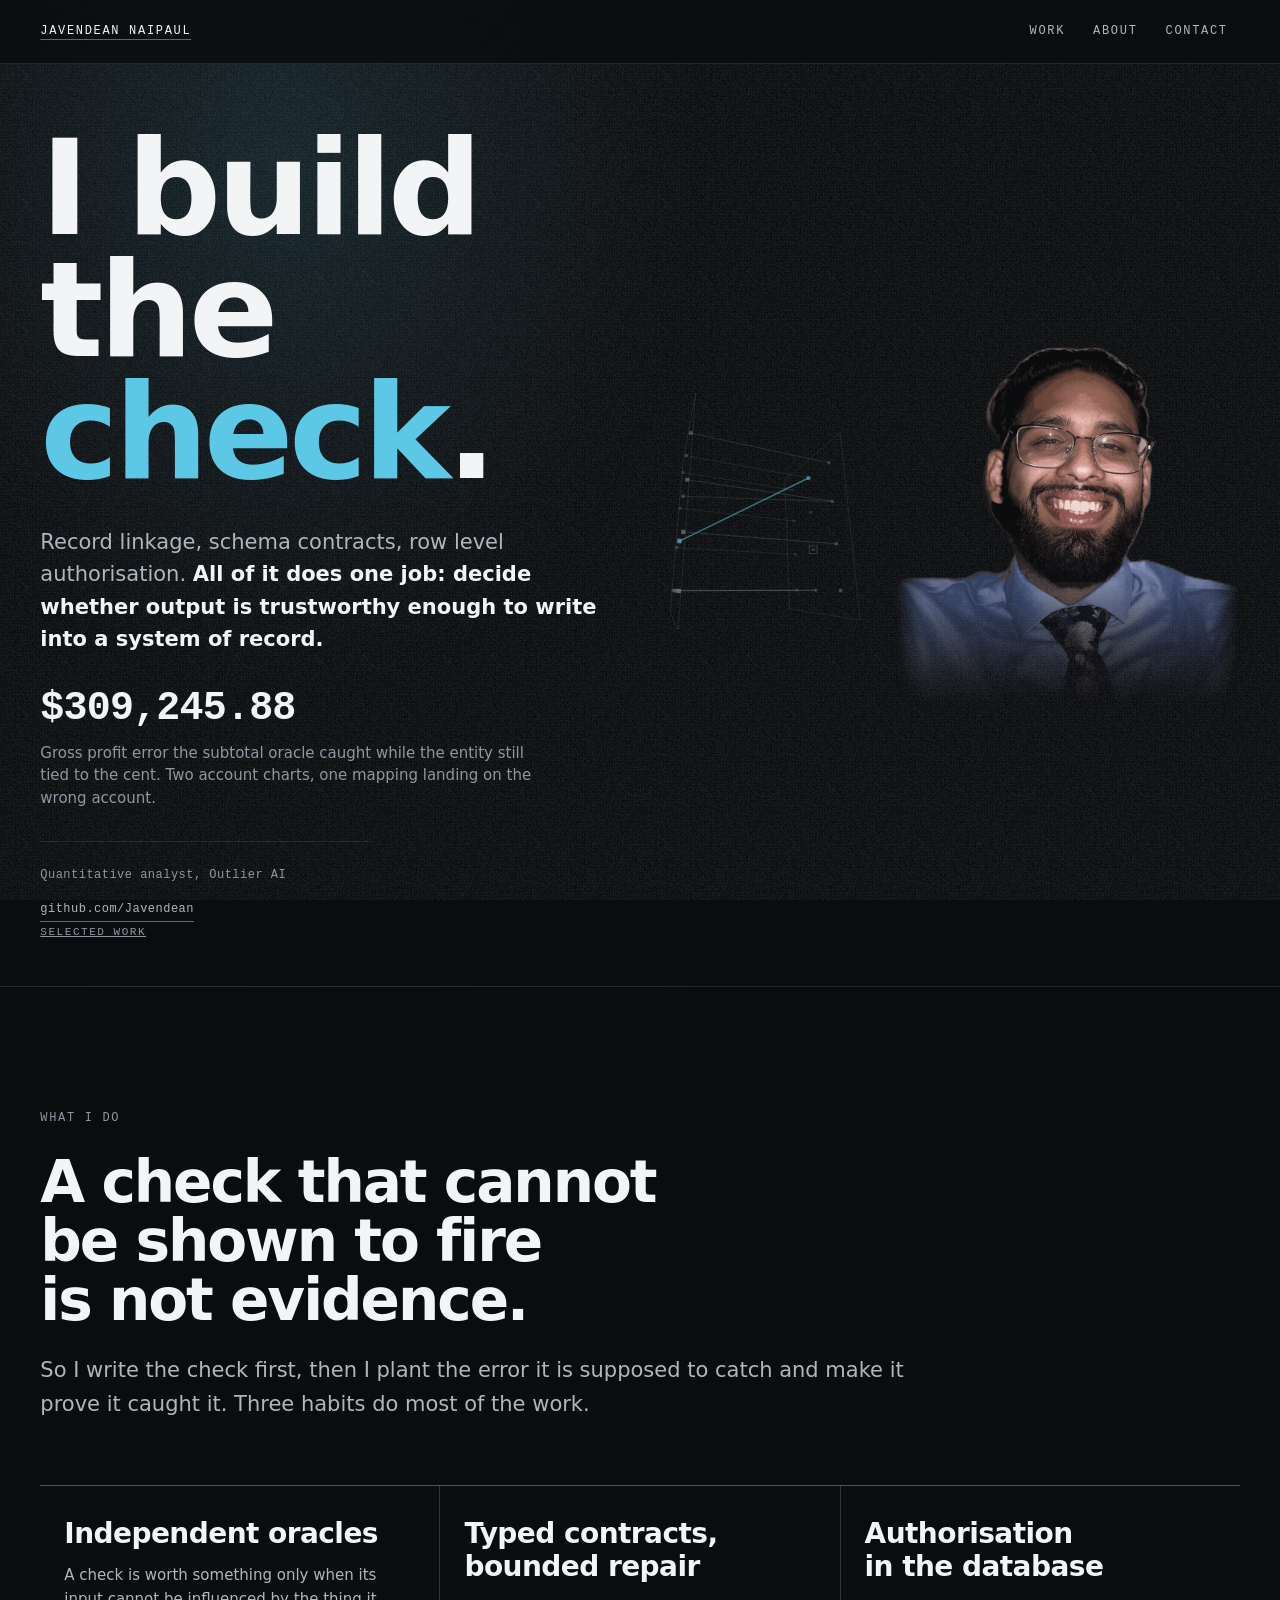
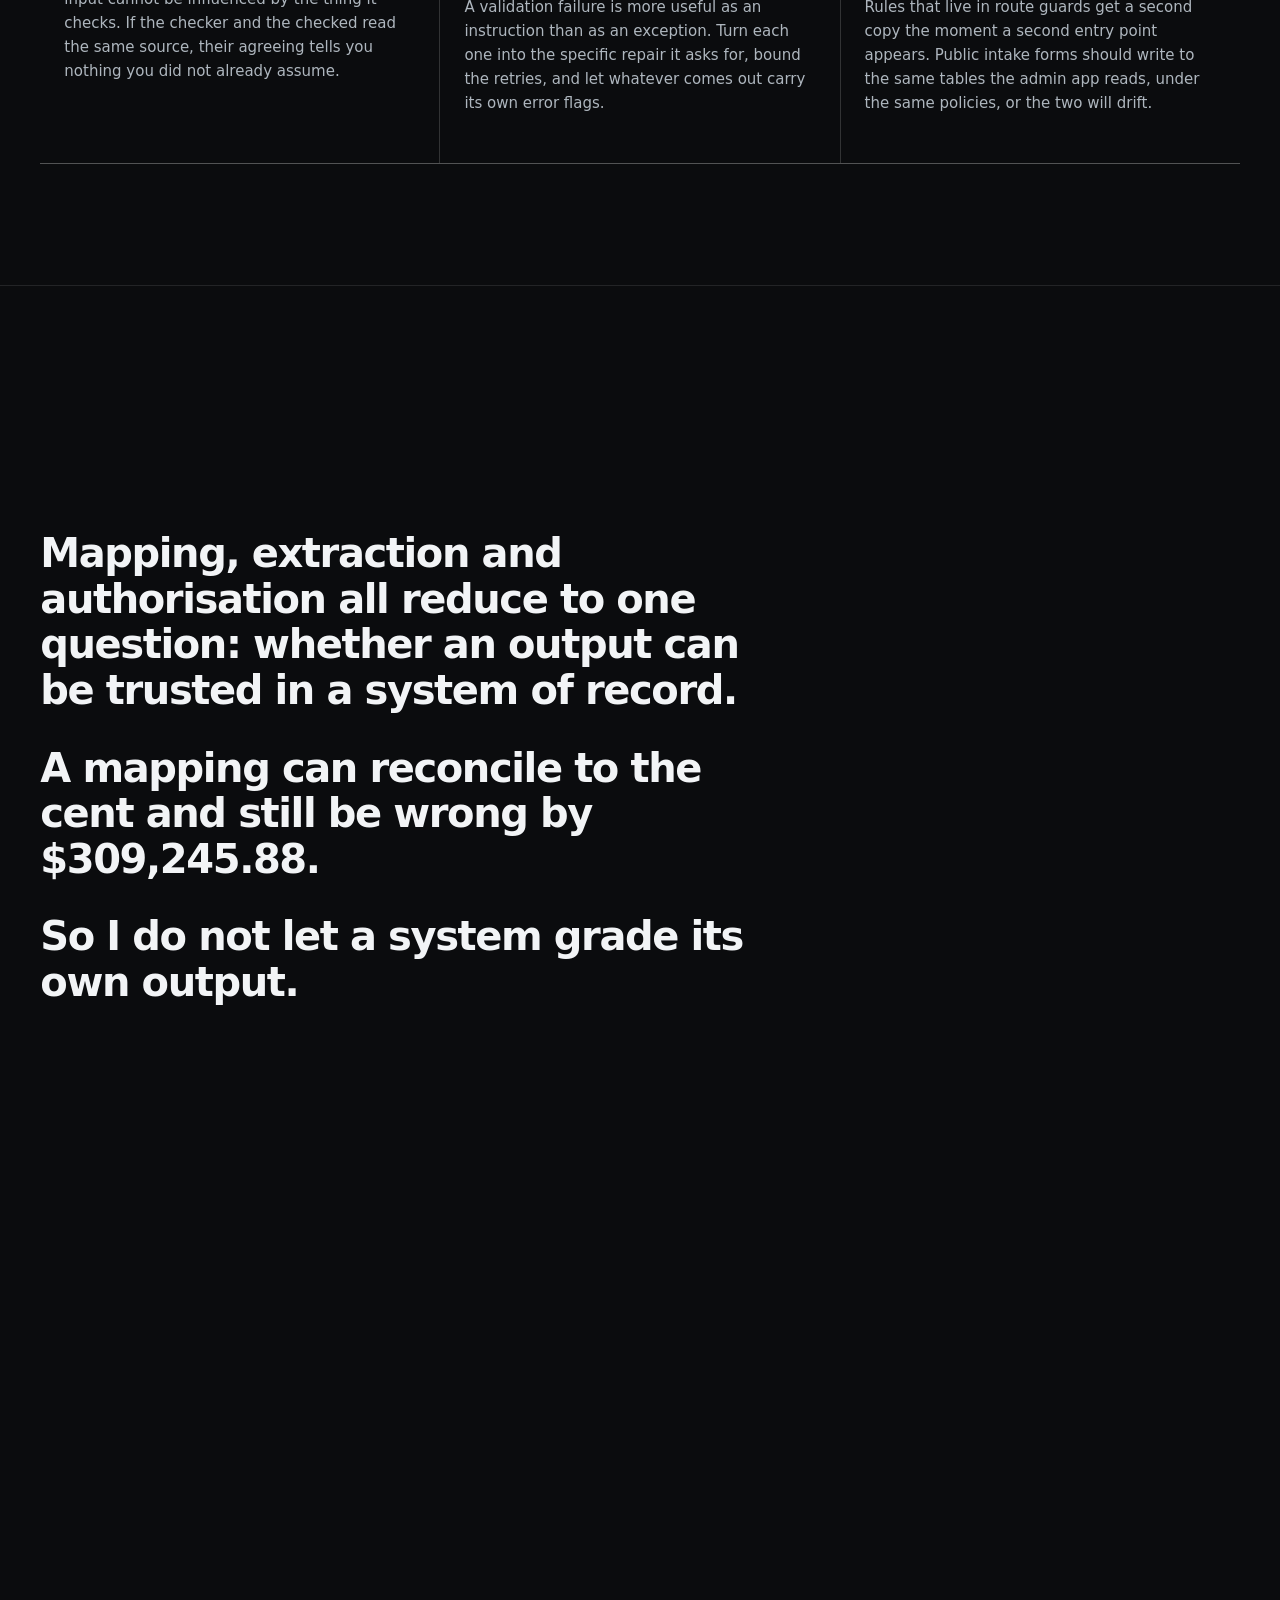
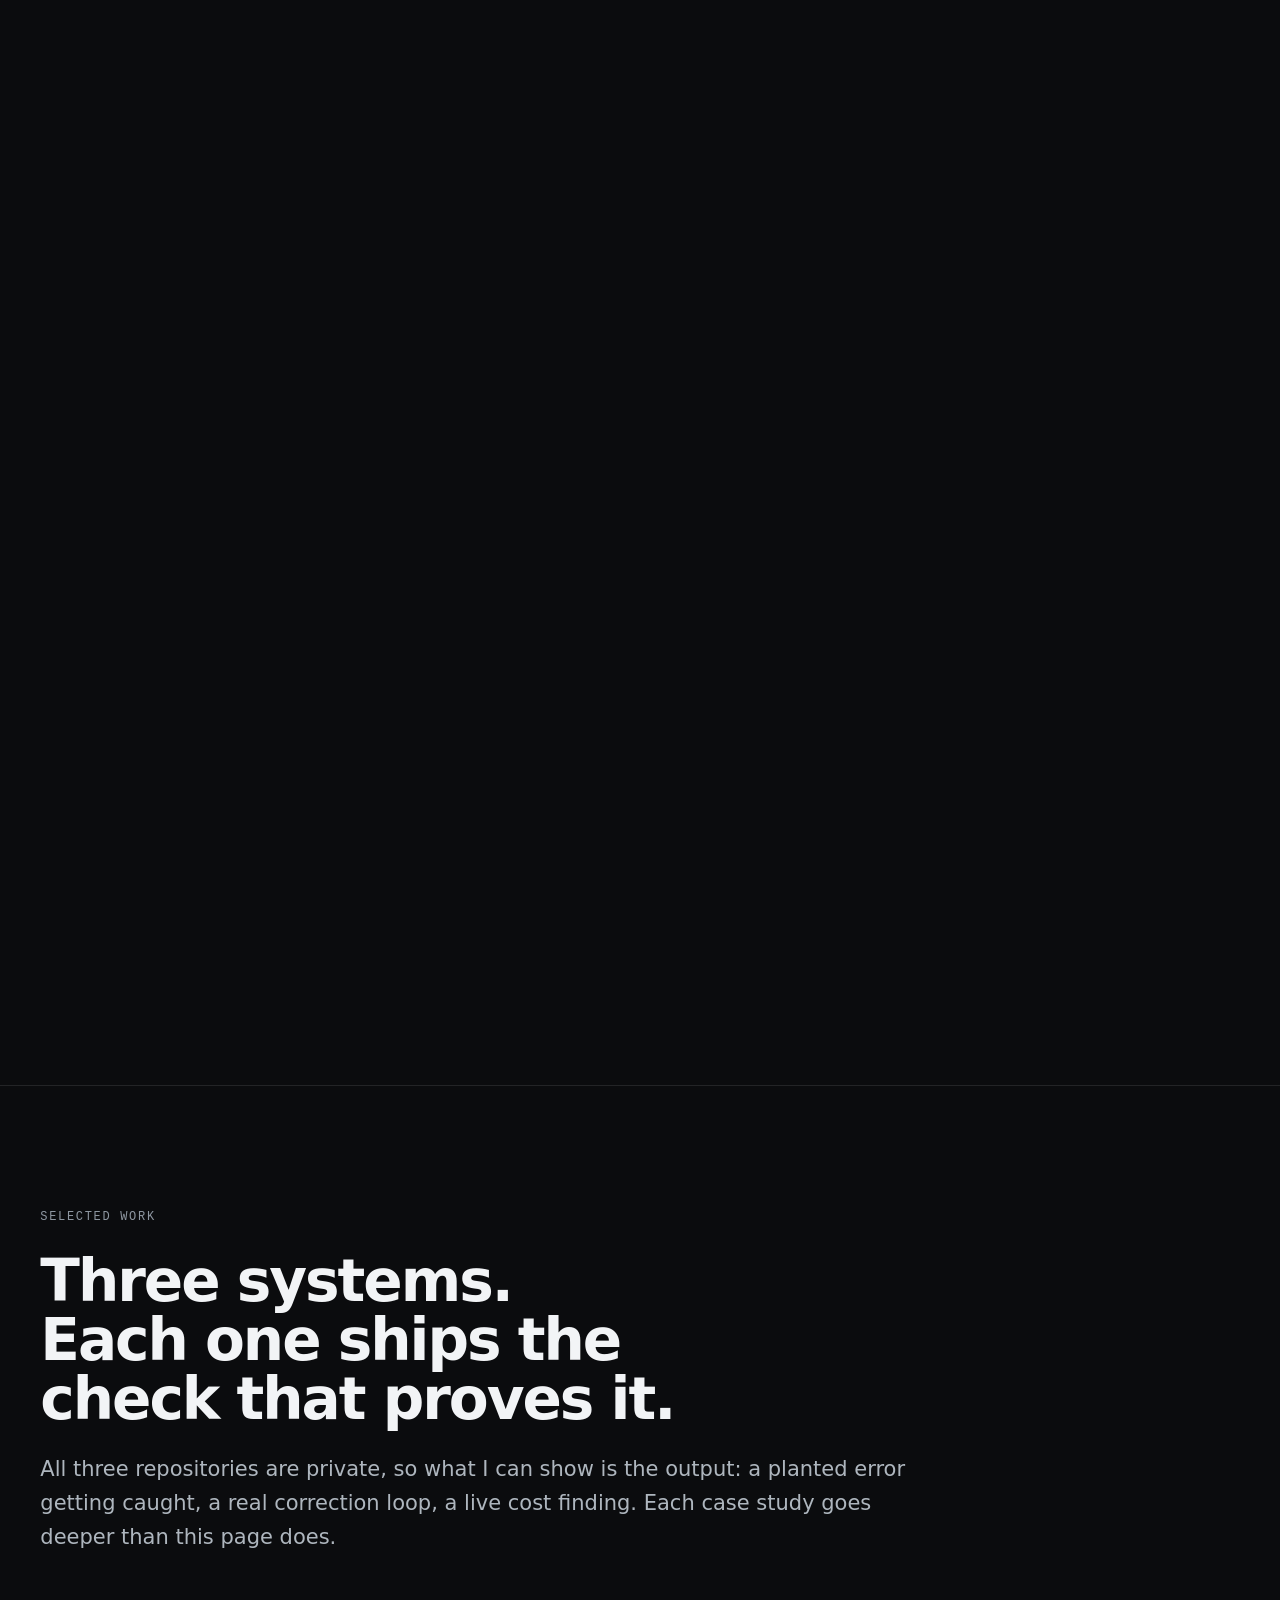
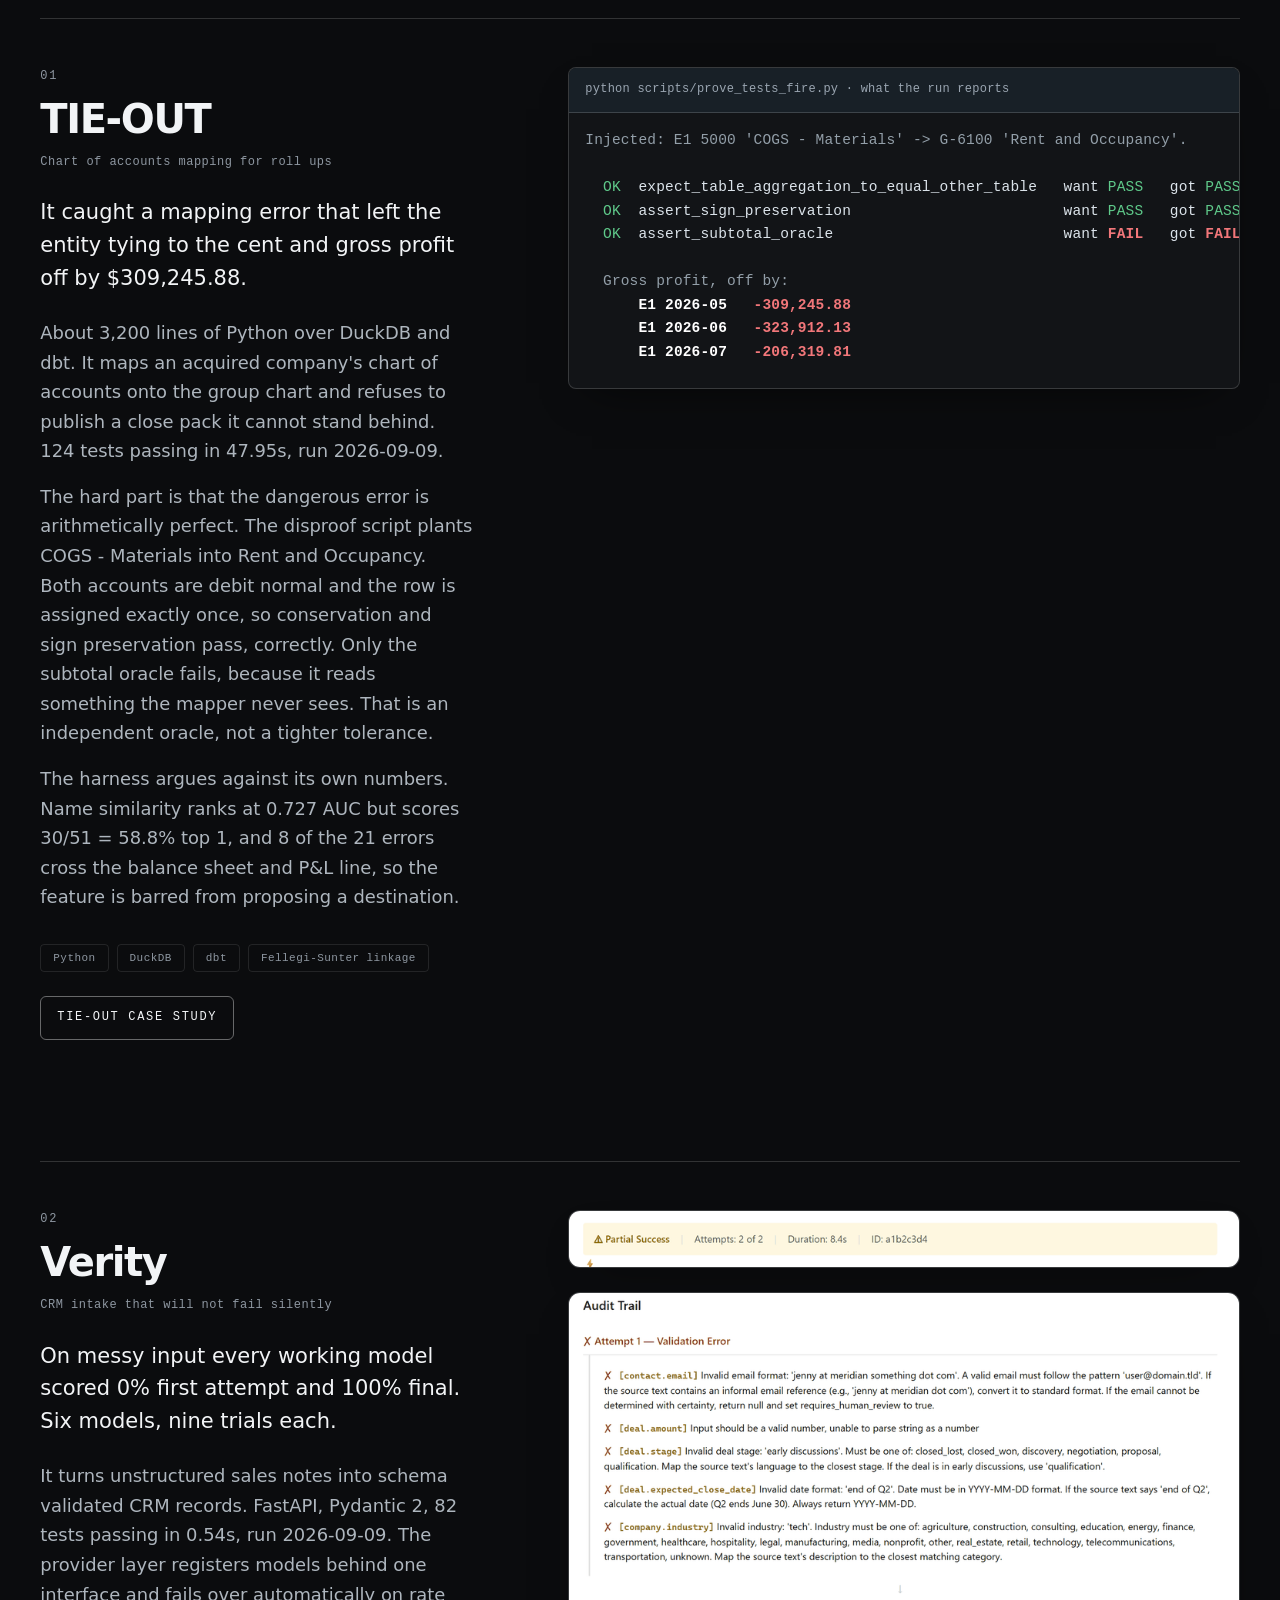
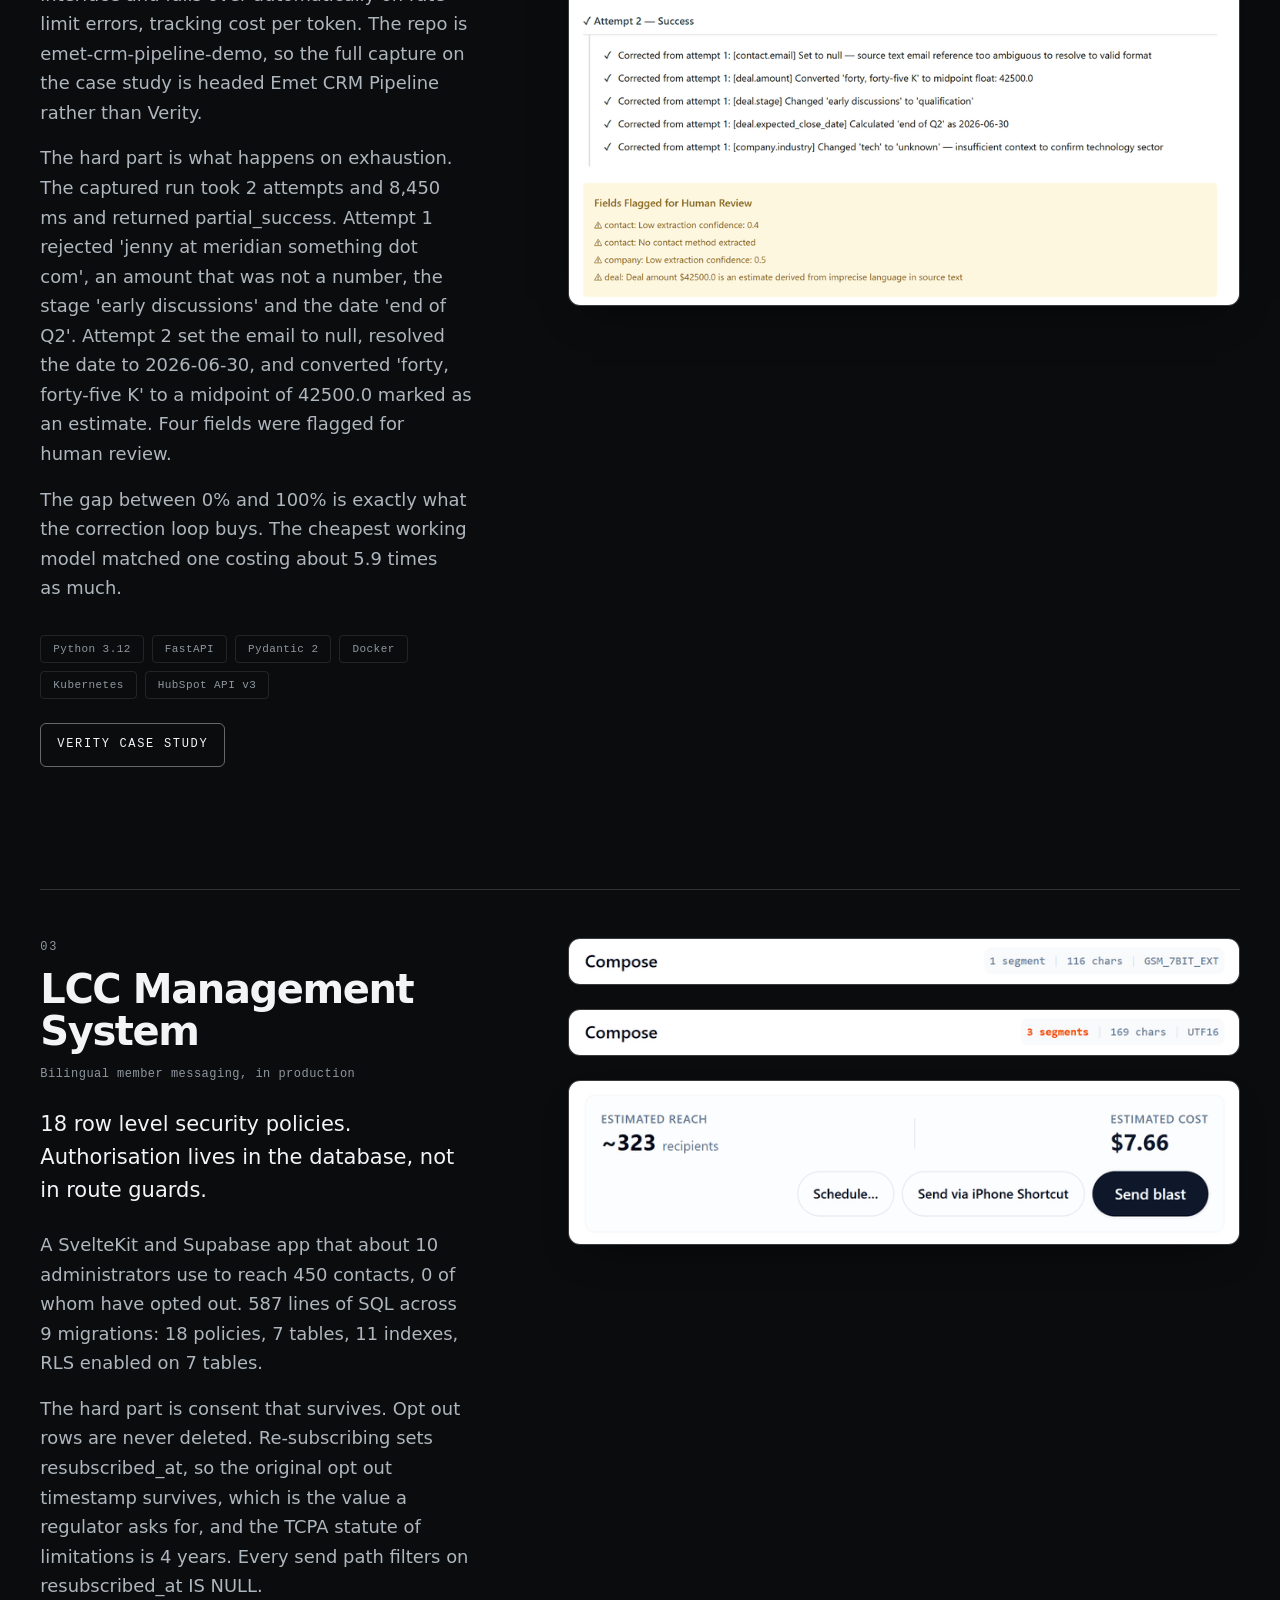
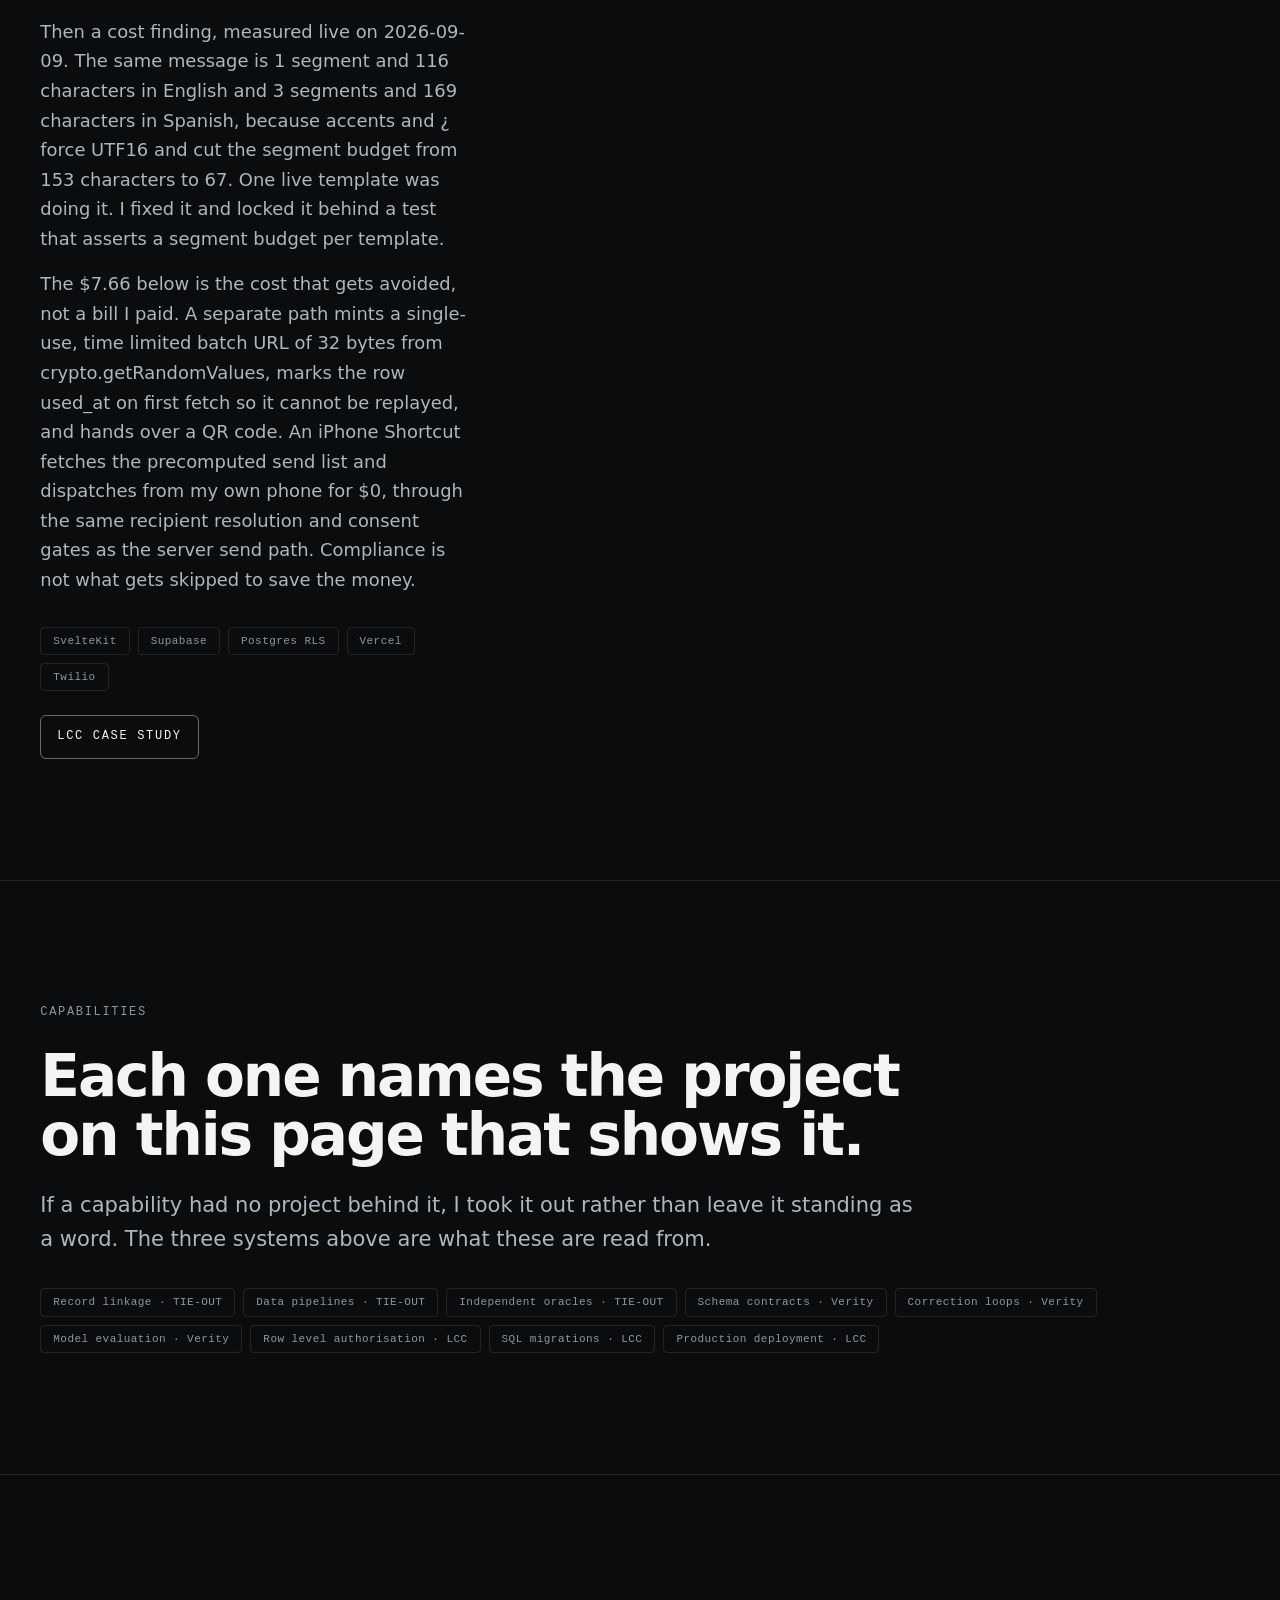
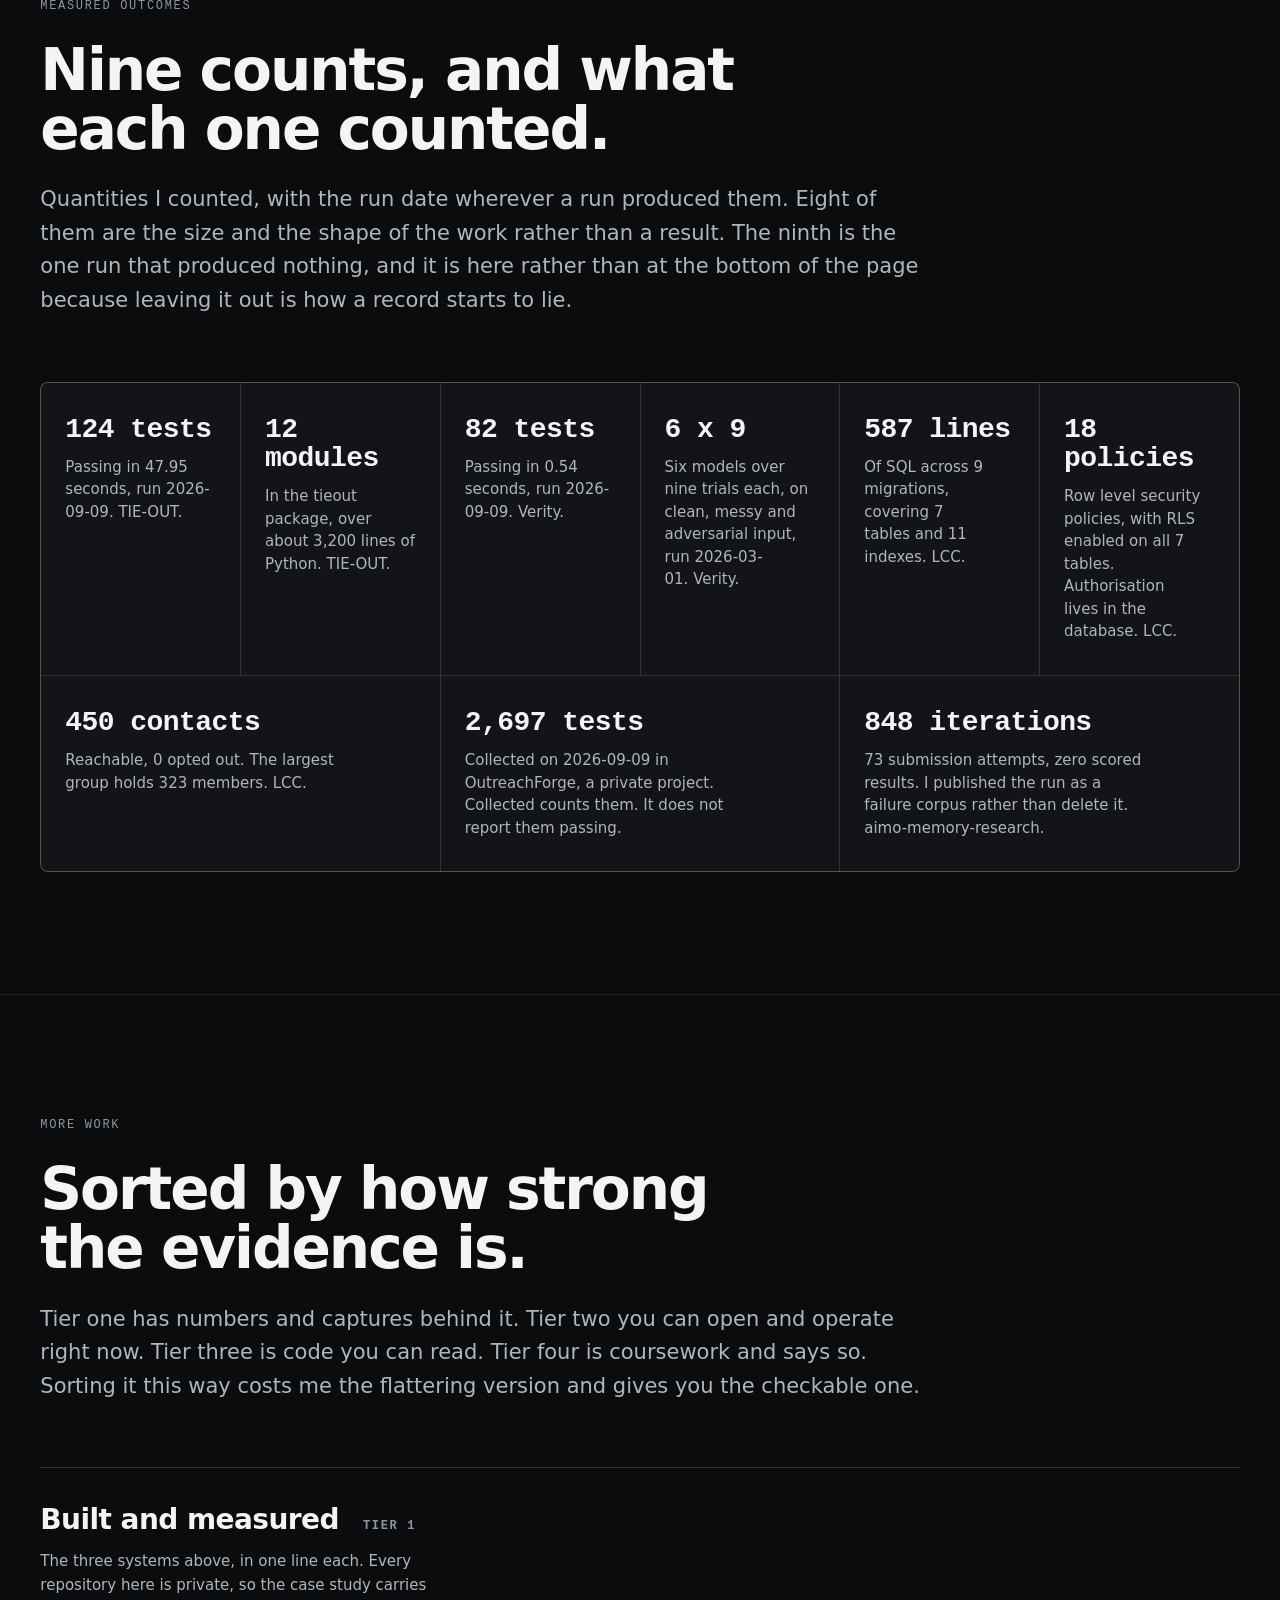
==== commit c0d52579: "Add tiered project breadth, capability strip and two credential rows 16 project units across four la" ====
--- a/index.html
+++ b/index.html
@@ -53,8 +53,9 @@
     <div class="shell">
       <div class="hero-inner">
         <div class="hero-text">
-          <p class="hero-eyebrow">Verification systems · Queens, NY</p>
-
+          <!-- The eyebrow that sat here said "Verification systems, Queens, NY".
+               It was the default AI-SaaS hero shape, and it restated the headline's
+               own subject one line above it. The location lives in the footer. -->
           <h1 class="hero-title" id="hero-h">I build the <em>check</em>.</h1>
 
           <!-- The two-tone move: the vocabulary sits at --text-2 and recedes,
@@ -74,9 +75,18 @@
             the wrong account.</span>
           </p>
 
+          <!-- v4 C6. The résumé PDF used to hang here and in the footer. Its
+               own experience bullet reads "Architect 120+ GenAI / LLM solutions
+               for enterprise leaders (Google, Meta, OpenAI, Anthropic, etc.)",
+               which is the exact belief the Background section spends a
+               paragraph refusing to create. A reader who takes the link 300px
+               after that paragraph reads the careful wording as the hedge and
+               the PDF as the truth. The PDF is frozen this round, so the link
+               comes off rather than the denial coming down. It goes back the
+               moment the bullet is rewritten off the lab list. -->
           <ul class="hero-meta">
             <li>Quantitative analyst, Outlier AI</li>
-            <li><a href="files/CapitalOne_JavendeanNaipaul_Resume.pdf">Résumé, PDF</a></li>
+            <li><a href="https://github.com/Javendean" target="_blank" rel="noopener">github.com/Javendean</a></li>
           </ul>
         </div>
 
@@ -470,6 +480,426 @@
     </div>
   </section>
 
+  <!-- CAPABILITIES ========================================================= -->
+  <!-- v4 B4. A capability with nothing behind it is a keyword, so every chip
+       carries the project on this page that demonstrates it, and the lede
+       below scopes the strip to the three measured systems, so every chip is
+       read from a case study rather than from a repository description. -->
+  <section class="band" aria-labelledby="caps-h">
+    <div class="shell">
+      <p class="band-label">Capabilities</p>
+      <h2 class="band-title" id="caps-h">Each one names the project on this page that shows it.</h2>
+      <p class="lede">If a capability had no project behind it, I took it out rather than leave
+      it standing as a word. The three systems above are what these are read from.</p>
+
+      <ul class="caps reveal">
+        <li class="cap-chip">Record linkage · TIE-OUT</li>
+        <li class="cap-chip">Data pipelines · TIE-OUT</li>
+        <li class="cap-chip">Independent oracles · TIE-OUT</li>
+        <li class="cap-chip">Schema contracts · Verity</li>
+        <li class="cap-chip">Correction loops · Verity</li>
+        <li class="cap-chip">Model evaluation · Verity</li>
+        <li class="cap-chip">Row level authorisation · LCC</li>
+        <li class="cap-chip">SQL migrations · LCC</li>
+        <li class="cap-chip">Production deployment · LCC</li>
+      </ul>
+    </div>
+  </section>
+
+  <!-- MEASURED OUTCOMES ==================================================== -->
+  <!-- v4 B5. Counted quantities only, each with the unit it was counted in
+       and each one recorded in FACTS.md. No percentage appears here without
+       its denominator, and no adjective appears here at all. -->
+  <section class="band" aria-labelledby="out-h">
+    <div class="shell">
+      <p class="band-label">Measured outcomes</p>
+      <h2 class="band-title" id="out-h">Nine counts, and what each one counted.</h2>
+      <p class="lede">Quantities I counted, with the run date wherever a run produced them.
+      Eight of them are the size and the shape of the work rather than a result. The ninth is
+      the one run that produced nothing, and it is here rather than at the bottom of the page
+      because leaving it out is how a record starts to lie.</p>
+
+      <ul class="grid-m reveal">
+        <li class="m-cell">
+          <span class="m-n">124 tests</span>
+          <span class="m-l">Passing in 47.95 seconds, run 2026-09-09. TIE-OUT.</span>
+        </li>
+        <li class="m-cell">
+          <span class="m-n">12 modules</span>
+          <span class="m-l">In the tieout package, over about 3,200 lines of Python.
+          TIE-OUT.</span>
+        </li>
+        <li class="m-cell">
+          <span class="m-n">82 tests</span>
+          <span class="m-l">Passing in 0.54 seconds, run 2026-09-09. Verity.</span>
+        </li>
+        <li class="m-cell">
+          <span class="m-n">6 x 9</span>
+          <span class="m-l">Six models over nine trials each, on clean, messy and adversarial
+          input, run 2026-03-01. Verity.</span>
+        </li>
+        <li class="m-cell">
+          <span class="m-n">587 lines</span>
+          <span class="m-l">Of SQL across 9 migrations, covering 7 tables and 11 indexes.
+          LCC.</span>
+        </li>
+        <li class="m-cell">
+          <span class="m-n">18 policies</span>
+          <span class="m-l">Row level security policies, with RLS enabled on all 7 tables.
+          Authorisation lives in the database. LCC.</span>
+        </li>
+        <li class="m-cell">
+          <span class="m-n">450 contacts</span>
+          <span class="m-l">Reachable, 0 opted out. The largest group holds 323 members.
+          LCC.</span>
+        </li>
+        <li class="m-cell">
+          <span class="m-n">2,697 tests</span>
+          <span class="m-l">Collected on 2026-09-09 in OutreachForge, a private project.
+          Collected counts them. It does not report them passing.</span>
+        </li>
+        <!-- v4 N1. The null result gets a cell in the grid, at 8 percent of the
+             page instead of 78, next to the counts that flatter me. -->
+        <li class="m-cell">
+          <span class="m-n">848 iterations</span>
+          <span class="m-l">73 submission attempts, zero scored results. I published the run
+          as a failure corpus rather than delete it. aimo-memory-research.</span>
+        </li>
+      </ul>
+    </div>
+  </section>
+
+  <!-- MORE WORK ============================================================ -->
+  <!-- v4 B1, B2, B3. Sixteen entries in four tiers, fifteen distinct projects:
+       LCC appears in tier one and in tier two and each entry points at the
+       other, because the case study and the running instance are different
+       kinds of evidence. B1 needs twelve and passes at fifteen. The tier is
+       the claim:
+       measured, usable, readable, coursework. Every unit carries a name, a
+       line of what it is, and an anchor that is a number, a live link or a
+       repository link. D2 and D4: every link below was requested on
+       2026-09-10 and returned 200, and every repository link below is public.
+       Two Cloudflare hosts returned 530 that day and are not on this page.
+       E1: no forked or third party repository appears here. -->
+  <section class="band" id="more" aria-labelledby="more-h">
+    <div class="shell">
+      <p class="band-label">More work</p>
+      <h2 class="band-title" id="more-h">Sorted by how strong the evidence is.</h2>
+      <p class="lede">Tier one has numbers and captures behind it. Tier two you can open and
+      operate right now. Tier three is code you can read. Tier four is coursework and says so.
+      Sorting it this way costs me the flattering version and gives you the checkable one.</p>
+
+      <div class="tier reveal">
+        <h3 class="tier-h">Built and measured <span class="proj-idx">Tier 1</span></h3>
+        <p class="tier-note">The three systems above, in one line each. Every repository here
+        is private, so the case study carries the captures instead.</p>
+        <ul class="plist">
+          <li class="p-item">
+            <b class="p-name">TIE-OUT</b>
+            <p class="p-what">Chart of accounts mapping for roll ups, with a script that plants
+            an error to prove the checks fire. 124 tests.</p>
+            <div class="p-links">
+              <a class="badge-repo" href="work/tie-out/">Case study</a>
+            </div>
+            <span class="p-anchor">Private repository, so there is no code link.</span>
+          </li>
+          <li class="p-item">
+            <b class="p-name">Verity CRM Pipeline</b>
+            <p class="p-what">Unstructured sales notes turned into schema validated CRM
+            records, with a bounded correction loop and an audit record. 82 tests.</p>
+            <div class="p-links">
+              <a class="badge-repo" href="work/verity/">Case study</a>
+            </div>
+            <span class="p-anchor">Private repository, so there is no code link.</span>
+          </li>
+          <li class="p-item">
+            <b class="p-name">LCC Management System</b>
+            <p class="p-what">Membership and messaging, with authorisation and consent enforced
+            in Postgres rather than in route guards. 18 row level security policies.</p>
+            <div class="p-links">
+              <a class="badge-repo" href="work/lcc/">Case study</a>
+            </div>
+            <span class="p-anchor">Private repository. The live instance is in tier two.</span>
+          </li>
+        </ul>
+      </div>
+
+      <div class="tier reveal">
+        <h3 class="tier-h">Live and usable <span class="proj-idx">Tier 2</span></h3>
+        <p class="tier-note">Six links, each one requested on 2026-09-10 and each one a 200. I
+        have kept these lines to what you can confirm by clicking, because the numbers on this
+        page belong to the three systems above and I am not going to lend them out.</p>
+        <ul class="plist">
+          <li class="p-item">
+            <b class="p-name">precalc-1113</b>
+            <p class="p-what">A precalculus diagnostic that walks back down a prerequisite
+            graph to find the algebra underneath a wrong answer, and names the misconception
+            it thinks you applied. Static, offline capable, no backend, no sign in. No case
+            study; the running page is the artefact.</p>
+            <div class="p-links">
+              <a class="badge-live" href="https://javendean.github.io/precalc-1113/" target="_blank" rel="noopener">Open it</a>
+              <a class="badge-repo" href="https://github.com/Javendean/precalc-1113" target="_blank" rel="noopener">Code</a>
+            </div>
+            <span class="p-anchor">javendean.github.io/precalc-1113/</span>
+          </li>
+          <li class="p-item">
+            <b class="p-name">health-ch25-drills</b>
+            <p class="p-what">An offline first drill app for a ninth grade health chapter:
+            225 items in three question formats, behind a progress meter that never moves
+            backward. It opens straight to the drills.</p>
+            <div class="p-links">
+              <a class="badge-live" href="https://javendean.github.io/health-ch25-drills/" target="_blank" rel="noopener">Open it</a>
+              <a class="badge-repo" href="https://github.com/Javendean/health-ch25-drills" target="_blank" rel="noopener">Code</a>
+            </div>
+            <span class="p-anchor">javendean.github.io/health-ch25-drills/</span>
+          </li>
+          <li class="p-item">
+            <b class="p-name">Saturfun Itinerary</b>
+            <p class="p-what">A Brooklyn itinerary built as a scroll driven page: a Leaflet map,
+            and a Cloudflare Worker backend behind a shared photo wall with push notifications.</p>
+            <div class="p-links">
+              <a class="badge-live" href="https://javendean.github.io/Saturfun-Itinerary/" target="_blank" rel="noopener">Open it</a>
+            </div>
+            <span class="p-anchor">javendean.github.io/Saturfun-Itinerary/</span>
+          </li>
+          <li class="p-item">
+            <b class="p-name">vm-hygiene-report</b>
+            <p class="p-what">An incident write up, not a virtual machine report: the vm is
+            virtual memory. A Windows laptop with 15.8 GB of RAM exhausted a 63.8 GB commit
+            limit and killed two live sessions while its pagefile sat mostly empty. Measured
+            2026-08-31 from 2,921 telemetry samples over 10 days, and every figure carries a
+            tag saying whether I measured it. Marked noindex, so this link is the way in. No
+            case study; the report is the write up.</p>
+            <div class="p-links">
+              <a class="badge-live" href="https://javendean.github.io/vm-hygiene-report/" target="_blank" rel="noopener">Open it</a>
+            </div>
+            <span class="p-anchor">javendean.github.io/vm-hygiene-report/</span>
+          </li>
+          <li class="p-item">
+            <b class="p-name">Verbo</b>
+            <p class="p-what">A Spanish reading and practice app on its own host, built
+            around scripture text: a reader with tap to gloss, drills, a study pane and a
+            tutor tab, all of it in Spanish and all of it working offline once loaded. It
+            opens straight into the app, no sign in. The repository behind it is private, and
+            there is no case study for it on this site.</p>
+            <div class="p-links">
+              <a class="badge-live" href="https://verbo.verityautomated.com" target="_blank" rel="noopener">Open it</a>
+            </div>
+            <span class="p-anchor">verbo.verityautomated.com</span>
+          </li>
+          <li class="p-item">
+            <b class="p-name">LCC Management System</b>
+            <p class="p-what">The tier one system, in production. What you will see is the
+            login page. I am not going to hand out an account, so read this as proof that it
+            runs, not as a tour. The case study is linked here too, so you do not have to
+            scroll back up for it.</p>
+            <div class="p-links">
+              <a class="badge-live" href="https://lcc-management-system.vercel.app" target="_blank" rel="noopener">Open it</a>
+              <span class="badge-auth">Opens a login</span>
+              <a class="badge-repo" href="work/lcc/">Case study</a>
+            </div>
+            <span class="p-anchor">lcc-management-system.vercel.app</span>
+          </li>
+        </ul>
+      </div>
+
+      <div class="tier reveal">
+        <h3 class="tier-h">Published code <span class="proj-idx">Tier 3</span></h3>
+        <p class="tier-note">Public repositories, readable in full. Each line below says what
+        the thing is, taken from the repository's own description or, where it has none, from
+        opening it and reading it on 2026-09-10. None of these has a case study on this site.
+        TIE-OUT, Verity, LCC, Verbo and OutreachForge are private and appear on this page
+        without code links, because a link into a private repository is a dead end.</p>
+        <ul class="plist">
+          <li class="p-item">
+            <b class="p-name">aimo-memory-research</b>
+            <p class="p-what">848 iterations. 73 submission attempts. Zero scored results. I
+            published it as a failure corpus, with four incident write ups, because the run
+            that produced nothing is the one I learned the most from, and deleting it would
+            make my record look better than it is. It is a negative result, published on
+            purpose. There is no case study for it on this site; the corpus is the write up,
+            and the four incident notes are inside it.</p>
+            <div class="p-links">
+              <a class="badge-repo" href="https://github.com/Javendean/aimo-memory-research" target="_blank" rel="noopener">Read the corpus</a>
+            </div>
+            <span class="p-anchor">github.com/Javendean/aimo-memory-research</span>
+          </li>
+          <li class="p-item">
+            <b class="p-name">AgentAIMO</b>
+            <p class="p-what">A math competition solver for an air gapped H100, and the
+            offline audit substrate that works out why it gets problems wrong: confidence is a
+            typed level that weights the answer vote, and a 21 code flaw taxonomy grades the
+            traces. Python. There is no case study for it on this site.</p>
+            <div class="p-links">
+              <a class="badge-repo" href="https://github.com/Javendean/AgentAIMO" target="_blank" rel="noopener">Code</a>
+            </div>
+            <span class="p-anchor">github.com/Javendean/AgentAIMO</span>
+          </li>
+          <li class="p-item">
+            <b class="p-name">SymPy-Olympiad-API</b>
+            <p class="p-what">A small Flask service that puts SymPy solve, simplify and
+            numeric evaluation behind HTTP endpoints, with input validation standing in front
+            of parse_expr. Python. There is no case study for it on this site.</p>
+            <div class="p-links">
+              <a class="badge-repo" href="https://github.com/Javendean/SymPy-Olympiad-API" target="_blank" rel="noopener">Code</a>
+            </div>
+            <span class="p-anchor">github.com/Javendean/SymPy-Olympiad-API</span>
+          </li>
+          <li class="p-item">
+            <b class="p-name">aimo-geometric-routing</b>
+            <p class="p-what">Written research, not a program. Seven directories of notes and
+            collected evidence on whether routing and representation geometry, rather than more
+            parameters, is what closes the gap on a math competition solver. The repository has
+            no description of its own, so this line comes from reading it. There is no case
+            study for it on this site.</p>
+            <div class="p-links">
+              <a class="badge-repo" href="https://github.com/Javendean/aimo-geometric-routing" target="_blank" rel="noopener">Code</a>
+            </div>
+            <span class="p-anchor">github.com/Javendean/aimo-geometric-routing</span>
+          </li>
+          <li class="p-item">
+            <b class="p-name">WiseMCP</b>
+            <p class="p-what">An asynchronous research agent on FastAPI that hands a model a
+            set of tools over HTTP, alongside the four planning documents that argued the stack
+            before any of it was written. Python. The repository has no description of its own,
+            so this line comes from reading it. There is no case study for it on this
+            site.</p>
+            <div class="p-links">
+              <a class="badge-repo" href="https://github.com/Javendean/WiseMCP" target="_blank" rel="noopener">Code</a>
+            </div>
+            <span class="p-anchor">github.com/Javendean/WiseMCP</span>
+          </li>
+        </ul>
+      </div>
+
+      <div class="tier reveal">
+        <h3 class="tier-h">Coursework <span class="proj-idx">Tier 4</span></h3>
+        <p class="tier-note">Under its own heading, so the account reads honestly. Neither of
+        these is professional work, and the first of them is not work I designed. Neither has a
+        case study on this site.</p>
+        <ul class="plist">
+          <li class="p-item">
+            <b class="p-name">Machine-Learning-Labs</b>
+            <p class="p-what">Course labs in R Markdown, from a machine learning course in
+            spring 2022. The prompts and the scaffolding belong to the instructor, as the
+            repository README states, and the README also lists the exercises left incomplete.
+            What is mine is the work done inside it. There is no case study for it on this
+            site.</p>
+            <div class="p-links">
+              <a class="badge-repo" href="https://github.com/Javendean/Machine-Learning-Labs" target="_blank" rel="noopener">Code</a>
+            </div>
+            <span class="p-anchor">github.com/Javendean/Machine-Learning-Labs</span>
+          </li>
+          <li class="p-item">
+            <b class="p-name">Condo-and-Co-op-Pricing-Model</b>
+            <p class="p-what">My undergraduate final project, filed here rather than in tier
+            three because that is what it is: predicting sale prices for condos and co-ops sold
+            in Queens between February 2016 and February 2017, with linear models, regression
+            trees and random forests, scored on R squared, RMSE and MSE. Two files, the R
+            Markdown and the paper it renders. There is no case study for it on this site.</p>
+            <div class="p-links">
+              <a class="badge-repo" href="https://github.com/Javendean/Condo-and-Co-op-Pricing-Model" target="_blank" rel="noopener">Code</a>
+            </div>
+            <span class="p-anchor">github.com/Javendean/Condo-and-Co-op-Pricing-Model</span>
+          </li>
+        </ul>
+      </div>
+    </div>
+  </section>
+
+  <!-- BACKGROUND =========================================================== -->
+  <!-- v4 Part C, and the part of this page I was most careful with. C1: two
+       rows, two headings, never sharing a container. C2: the employment row
+       holds employers and a college, and no lab name appears in it. C3: the
+       mechanism is in the second row's heading and in the subhead directly
+       under it, not in a footnote. C4: the six engagement verbs it bans are
+       absent from this section, including from this comment, so the grep it
+       specifies runs clean. C5: no logos, text only. C7: no Outlier figure,
+       because names and mechanism are better than a number I cannot show. -->
+  <section class="band" aria-labelledby="bg-h">
+    <div class="shell">
+      <p class="band-label">Background</p>
+      <h2 class="band-title" id="bg-h">Two different claims, kept apart.</h2>
+      <p class="lede">The first row is who has employed me and where I studied. The second row
+      is model evaluation work I did through my job at Outlier AI. They sit in separate rows
+      because they are not the same kind of claim, and running them together would overstate
+      the second one. My résumé is not linked from this page: one of its bullets puts the lab
+      names next to a verb this section exists to refuse, and I would rather drop the link than
+      ship a page that argues with its own attachment. Ask me and I will send you the corrected
+      one.</p>
+
+      <div class="creds">
+        <div class="cred-row reveal">
+          <h3 class="cred-h">Employment and study</h3>
+          <p class="tier-note">Direct employment, and the college I attended.</p>
+          <ul class="cred-list">
+            <li>
+              <b class="p-name">Outlier AI</b>
+              <p class="p-what">Quantitative analyst, remote. June 2024 to present.</p>
+            </li>
+            <li>
+              <b class="p-name">Morgan Stanley</b>
+              <p class="p-what">Technical business analyst, Manhattan NY. September 2022 to
+              June 2024.</p>
+            </li>
+            <li>
+              <b class="p-name">VP Records</b>
+              <p class="p-what">Technical business analyst, New York NY. February 2022 to
+              September 2022.</p>
+            </li>
+            <li>
+              <b class="p-name">CUNY Queens College</b>
+              <p class="p-what">MS Risk Management, Actuarial Sciences, GPA 3.83. BA Applied
+              Mathematics.</p>
+            </li>
+          </ul>
+        </div>
+
+        <div class="cred-row reveal">
+          <h3 class="cred-h">Model evaluation work, through Outlier AI</h3>
+          <!-- v4 C6. This used to end "employed me, engaged me, or received
+               anything from me". The third clause was not in FACTS.md and is
+               very likely false: supplying annotated data to labs is what
+               Outlier AI does, so the work I did on those projects went to
+               them through my employer. An over-reaching denial that a reader
+               who knows the industry can see through costs more than it buys,
+               on the one section where credibility is the product. -->
+          <p class="tier-note">Through my job at Outlier AI I annotated and evaluated model
+          output on high priority projects for the labs named below. Outlier AI employs me.
+          None of these labs employed me or contracted me. If you take one thing from this
+          row, take that my relationship is with Outlier AI and not with any name in it.</p>
+          <ul class="cred-list">
+            <li>
+              <b class="p-name">OpenAI</b>
+              <p class="p-what">Annotation and evaluation of model output, on Outlier AI
+              projects.</p>
+            </li>
+            <li>
+              <b class="p-name">Anthropic</b>
+              <p class="p-what">Annotation and evaluation of model output, on Outlier AI
+              projects.</p>
+            </li>
+            <li>
+              <b class="p-name">Google</b>
+              <p class="p-what">Annotation and evaluation of model output, on Outlier AI
+              projects.</p>
+            </li>
+            <li>
+              <b class="p-name">Meta</b>
+              <p class="p-what">Annotation and evaluation of model output, on Outlier AI
+              projects.</p>
+            </li>
+            <li>
+              <b class="p-name">DeepSeek</b>
+              <p class="p-what">Annotation and evaluation of model output, on Outlier AI
+              projects.</p>
+            </li>
+          </ul>
+        </div>
+      </div>
+    </div>
+  </section>
+
   <!-- VERIFIED FACTS ======================================================= -->
   <section class="band" aria-labelledby="facts-h">
     <div class="shell">
@@ -535,8 +965,9 @@
     <a href="about/">About</a>
     <a href="https://www.linkedin.com/in/javendean-naipaul-229b11169/" target="_blank" rel="noopener">LinkedIn</a>
     <a href="https://github.com/Javendean" target="_blank" rel="noopener">GitHub</a>
-    <a href="files/CapitalOne_JavendeanNaipaul_Resume.pdf">Résumé, PDF</a>
   </div>
+  <!-- v4 C6, second half of the same removal as the hero. The Background
+       section's lede says why, in prose, where the reader forms the belief. -->
 </footer>
 
 <!-- v3 Part I. The ichthys loader's shell, in the markup rather than written
--- a/v2.css
+++ b/v2.css
@@ -1,9 +1,7 @@
-/* v2.css - front door for javendeannaipaul. index.html only; style.css and
-   the evidence pages are untouched (A7). Colour ratios are measured and
-   recorded beside their tokens. Deviations are recorded where they happen:
-   F2, F3, B5 in section 14, S4 in section 13. v2 I1 caps this file at 24,576
-   bytes and X7 keeps it, since X2 re-set the JS budget and said nothing about
-   CSS, so three new sections came out of line breaks and commentary. */
+/* v2.css - front door, index.html only; style.css and the evidence pages are
+   untouched (A7). Ratios are measured, beside their tokens. Deviations: F2,
+   F3, B5 in 14, S4 in 13. I1 caps this at 24,576 bytes, so section 20 was
+   paid for out of prose and out of declarations written six times over. */
 
 /* 1. RESET */
 
@@ -14,7 +12,7 @@
 
 body, h1, h2, h3, h4, p, figure, blockquote, ul, ol, dl, dd, pre { margin: 0; }
 ul, ol { padding: 0; list-style: none; }
-img, svg, canvas, video { display: block; max-width: 100%; }
+img, svg, canvas, video, picture { display: block; max-width: 100%; }
 img { height: auto; }
 a { color: inherit; }
 button, input, textarea, select { font: inherit; color: inherit; }
@@ -24,21 +22,23 @@
 :root {
   /* ground (B1) */
   --base:    #0B0C0E;
-  --surface: #121417; /* 1.06 vs base - elevation, never a text pairing */
-
-  /* text, measured on base then surface */
-  --text-1: #F2F4F6; /* headings   17.75 base, 16.73 surf */
-  --text-2: #AEB6BE; /* body        9.54 base,  8.99 surf */
-  --text-3: #8E97A1; /* micro/meta  6.61 base,  6.23 surf */
+  --surface: #121417; /* 1.06 vs base */
+
+  /* text; each ratio is on --base, then on --surface (B4) */
+  --text-1: #F2F4F6; /* headings 17.75, 16.73 */
+  --text-2: #AEB6BE; /* body      9.54,  8.99 */
+  --text-3: #8E97A1; /* micro     6.61,  6.23 */
 
   /* accent (B2: one), hue 193.0. B3 reserves green and red. */
-  --accent:      #5CC8E6;              /* 10.12 base, 9.54 surf */
-  --accent-line: rgba(92,200,230,.55); /* 3.70 base, over B4's 3:1 */
+  --accent:      #5CC8E6;              /* 10.12, 9.54 */
+  --accent-line: rgba(92,200,230,.55); /* 3.70, over B4's 3:1 */
 
   /* hairlines (D3: alpha-white). J7: .10 dies in a dark room. */
-  --edge:    rgba(255,255,255,.10); /* 1.26 - separation, not meaning */
-  --edge-2:  rgba(255,255,255,.16); /* 1.54 - card rings, structural grids */
-  --edge-ui: rgba(255,255,255,.38); /* 3.53 - interactive borders */
+  --edge:    rgba(255,255,255,.10); /* 1.26 */
+  --edge-2:  rgba(255,255,255,.16); /* 1.54 */
+  --edge-ui: rgba(255,255,255,.38); /* 3.53, interactive */
+  --hair:   1px solid var(--edge);
+  --hair-2: 1px solid var(--edge-2);
 
   --shadow: 0 18px 44px -24px rgba(0,0,0,.75);
 
@@ -49,23 +49,23 @@
           "Liberation Mono", "Courier New", monospace;
 
   /* C2: eleven steps; 147.8px at 1440, over C1's 120. */
-  --fs-display: clamp(2.75rem, 0.60rem + 9.60vw, 10.5rem);
-  --fs-xxl:  clamp(2.25rem, 1.15rem + 4.90vw, 5.5rem);
-  --fs-xl:   clamp(1.85rem, 1.15rem + 3.10vw, 3.75rem);
-  --fs-lg:   clamp(1.50rem, 1.05rem + 2.00vw, 2.5rem);
-  --fs-md:   clamp(1.25rem, 1.05rem + 0.90vw, 1.75rem);
-  --fs-lede: clamp(1.0625rem, 0.98rem + 0.42vw, 1.3125rem);
-  --fs-body: clamp(1rem, 0.96rem + 0.20vw, 1.125rem);
-  --fs-data: 0.9375rem;
-  --fs-code: clamp(0.8125rem, 0.78rem + 0.16vw, 0.9375rem);
-  --fs-micro: 0.75rem;  --fs-nano: 0.6875rem;
+  --fs-display: clamp(2.75rem, .6rem + 9.6vw, 10.5rem);
+  --fs-xxl:  clamp(2.25rem, 1.15rem + 4.9vw, 5.5rem);
+  --fs-xl:   clamp(1.85rem, 1.15rem + 3.1vw, 3.75rem);
+  --fs-lg:   clamp(1.5rem, 1.05rem + 2vw, 2.5rem);
+  --fs-md:   clamp(1.25rem, 1.05rem + .9vw, 1.75rem);
+  --fs-lede: clamp(1.0625rem, .98rem + .42vw, 1.3125rem);
+  --fs-body: clamp(1rem, .96rem + .2vw, 1.125rem);
+  --fs-data: .9375rem;
+  --fs-code: clamp(.8125rem, .78rem + .16vw, .9375rem);
+  --fs-micro: .75rem;  --fs-nano: .6875rem;
 
   /* C4 >=.12em; C5 <=-0.02em, <=1.05 */
-  --track-display: -0.035em; --track-tight: -0.02em;
-  --track-micro: 0.14em;     --lead-display: 0.92;
-
-  --s1: 0.25rem; --s2: 0.5rem; --s3: 0.75rem; --s4: 1rem; --s5: 1.5rem;
-  --s6: 2rem; --s7: 3rem; --s8: 4rem; --s9: 6rem;
+  --track-display: -.035em; --track-tight: -.02em;
+  --track-micro: .14em;     --lead-display: .92;
+
+  --s1: .25rem; --s2: .5rem; --s3: .75rem; --s4: 1rem; --s5: 1.5rem;
+  --s6: 2rem; --s7: 3rem; --s8: 4rem;
   --band-y: clamp(4.5rem, 2rem + 7vw, 11rem);
 
   /* D1: nothing over 8px except media, capped at 12px */
@@ -73,11 +73,11 @@
 
   --measure: 66ch; /* C6 */
   --maxw: 1320px;
-  --gutter: clamp(1.25rem, 0.6rem + 2.4vw, 3.5rem);
+  --gutter: clamp(1.25rem, .6rem + 2.4vw, 3.5rem);
   --bar-h: 64px;
 
   --ease: cubic-bezier(.22,.61,.36,1); /* F3: 200-600ms, one curve */
-  --t-fast: 200ms;
+  --t-fast: 200ms;  --tr: var(--t-fast) var(--ease);
 
   color-scheme: dark;
 }
@@ -88,7 +88,7 @@
   background: var(--base); color: var(--text-2);
   font-family: var(--sans); font-size: var(--fs-body); line-height: 1.65;
   font-synthesis-weight: none; -webkit-font-smoothing: antialiased;
-  font-variant-numeric: tabular-nums lining-nums; /* C8, inherited */
+  font-variant-numeric: tabular-nums lining-nums; /* C8 */
   overflow-x: clip;
 }
 
@@ -97,22 +97,22 @@
   letter-spacing: var(--track-tight); text-wrap: balance; /* C7 */
 }
 
-p, .fact-l, .hero-figure-l, .hero-meta li { text-wrap: pretty; }
-
-strong, b { color: var(--text-1); font-weight: 600; }
-
-.hero-title, .closer-q { font-variant-numeric: normal; } /* C8 opt-out */
+p, .fact-l, .m-l, .hero-figure-l, .hero-meta li { text-wrap: pretty; }
+
+strong, b, .p-name { color: var(--text-1); font-weight: 600; }
+
+.hero-title, .closer-q { font-variant-numeric: normal; } /* C8 */
 
 .skip, .brand, .topnav a, .band-label, .hero-eyebrow, .proj-idx, .proj-link,
 .scrollcue { font-family: var(--mono); font-size: var(--fs-micro);
   letter-spacing: var(--track-micro); text-transform: uppercase; }
 
 /* I8: not uppercased; Chromium exposes the transformed string. */
-.hero-meta, .proj-tag, .tech, .foot, .loader-label { font-family: var(--mono);
-  font-size: var(--fs-micro); letter-spacing: .04em; }
-
-.hero-figure-n, .fact-n, .closer-mail, .term-head, .term-body {
-  font-family: var(--mono); }
+.hero-meta, .proj-tag, .tech, .cap-chip, .p-anchor, .foot, .loader-label,
+.badge-live, .badge-repo, .badge-auth,
+.hero-figure-n, .fact-n, .m-n, .closer-mail, .term-head, .term-body {
+  font-family: var(--mono); font-size: var(--fs-micro);
+  letter-spacing: .04em; }
 
 .hero-title, .band-title, .proj-name, .closer-q {
   font-weight: 650; letter-spacing: var(--track-display); }
@@ -126,6 +126,17 @@
 :focus:not(:focus-visible) { outline: none; }
 
 /* 4. UTILITIES */
+
+/* Grouped affordances: one centred flex box, no underline, and G6's 44px
+   carried once for the four bar and CTA targets. */
+.brand, .topnav a, .proj-link, .hero-meta a, .foot-links a,
+.badge-live, .badge-repo, .badge-auth {
+  display: inline-flex; align-items: center; text-decoration: none; }
+.brand, .topnav a, .proj-link, .scrollcue { min-height: 44px; } /* G6 */
+
+.hero-meta, .proj-top, .proj-tech, .caps, .foot, .foot-links, .p-links,
+.tier-h { display: flex; flex-wrap: wrap; }
+.proj-top, .foot, .tier-h { align-items: baseline; }
 
 /* G2, first in tab order. clip-path, not opacity (A2). */
 .skip {
@@ -158,32 +169,22 @@
 .topbar {
   position: fixed; inset: 0 0 auto 0; z-index: 100; height: var(--bar-h);
   display: flex; align-items: center; gap: var(--s5);
-  padding-inline: var(--gutter); border-bottom: 1px solid var(--edge);
+  padding-inline: var(--gutter); border-bottom: var(--hair);
   background: rgba(11,12,14,.86);
   backdrop-filter: blur(12px) saturate(130%);
   -webkit-backdrop-filter: blur(12px) saturate(130%);
 }
-@supports not ((backdrop-filter: blur(1px)) or (-webkit-backdrop-filter: blur(1px))) {
-  .topbar { background: var(--base); }
-}
-
-.brand {
-  display: inline-flex; align-items: center;
-  min-height: 44px;
-  margin-right: auto; white-space: nowrap;
-  color: var(--text-1); text-decoration: none;
-}
+@supports not (backdrop-filter: blur(1px)) {
+  .topbar { background: var(--base); } /* -webkit- only: opaque, no blur */
+}
+
+.brand { margin-right: auto; white-space: nowrap; color: var(--text-1); }
 
 .topnav { display: flex; align-items: center; gap: var(--s1); }
 
-.topnav a {
-  display: inline-flex; align-items: center;
-  min-height: 44px; /* G6 */
-  padding-inline: var(--s3);
-  border-radius: var(--r-sm); /* D1: never a pill */
-  color: var(--text-2); text-decoration: none;
-  transition: color var(--t-fast) var(--ease);
-}
+.topnav a { padding-inline: var(--s3);
+  border-radius: var(--r-sm);
+  color: var(--text-2); transition: color var(--tr); }
 .topnav a:hover { color: var(--accent); }
 
 .brand[aria-current], .topnav a[aria-current] {
@@ -199,16 +200,15 @@
 
 /* 6. HERO */
 
-/* B5's one gradient, aimed by P5, which is a seam check. Focused at 78% 18%
-   it lit the crown's ground to rgb(27,39,44) against portrait darks seated on
-   --base, rgb(11,12,14), and no asset closes 25 luminance levels. It now
-   reaches zero at 56% of the width, left of the portrait at 68% (1440) and
-   56% (2560). */
+/* B5's one gradient, aimed by P5's seam check. At 78% 18% it lit the crown's
+   ground to rgb(27,39,44) against portrait darks on --base rgb(11,12,14), 25
+   levels apart. Zero now at 56% of the width, left of the portrait's 68% at
+   1440 and 56% at 2560. */
 .hero {
   position: relative; isolation: isolate; overflow: clip;
   display: flex; align-items: center; min-height: min(100svh, 940px);
   padding-block: calc(var(--bar-h) + var(--s8)) var(--s8);
-  border-bottom: 1px solid var(--edge);
+  border-bottom: var(--hair);
   background: radial-gradient(47% 78% at 22% 16%,
     rgba(92,200,230,.13) 0%, rgba(92,200,230,.05) 38%, rgba(11,12,14,0) 72%);
 }
@@ -217,24 +217,26 @@
   display: grid; grid-template-columns: minmax(0, 1fr); gap: var(--s6); }
 
 @media (min-width: 900px) {
-  /* P8 wants 500 CSS px; the lane funds it. */
+  /* P8 wants 500 CSS px. */
   .hero-inner { align-items: center; grid-template-columns:
       minmax(0, 1fr) clamp(180px, 17vw, 280px) clamp(240px, 27vw, 500px); }
   .hero-lane { min-height: 0; align-self: stretch; }
+  .hero-pic, .hero-portrait { justify-self: end; }
 }
 
 .hero-lane { position: relative; overflow: hidden;
   min-height: clamp(220px, 62vw, 320px); }
 
-.hero-canvas, .hero-still { position: absolute; inset: 0;
-  width: 100%; height: 100%; pointer-events: none; }
+.hero-canvas, .hero-still, .ground-c { position: absolute; inset: 0;
+  width: 100%; height: 100%; }
+.hero-canvas, .hero-still { pointer-events: none; }
 
 .hero-eyebrow { display: inline-flex; align-items: center; gap: var(--s3);
   margin-bottom: var(--s5); color: var(--accent); }
 .hero-eyebrow::before { content: ""; width: 28px; height: 1px;
   background: var(--accent-line); }
 
-.hero-title { margin: 0; font-size: var(--fs-display);
+.hero-title { font-size: var(--fs-display);
   line-height: var(--lead-display); color: var(--text-1);
   overflow-wrap: break-word; }
 .hero-title em { font-style: normal; color: var(--accent); }
@@ -243,51 +245,41 @@
 
 .hero-figure { max-width: 46ch; margin-top: var(--s6); }
 
-.hero-figure-n, .fact-n {
-  display: block; font-weight: 700; line-height: 1.05;
-  letter-spacing: var(--track-tight);
-  color: var(--text-1);
-}
+.hero-figure-n, .fact-n, .m-n { display: block; font-weight: 700;
+  line-height: 1.05; letter-spacing: var(--track-tight); color: var(--text-1); }
 .hero-figure-n { font-size: var(--fs-lg); }
-.fact-n { font-size: var(--fs-md); white-space: nowrap; }
-
-.hero-figure-l, .fact-l { display: block; margin-top: var(--s3);
-  font-size: var(--fs-data); line-height: 1.5; }
-.hero-figure-l { color: var(--text-3); }
-.fact-l { max-width: 30ch; color: var(--text-2); }
-
-.proj-shot { width: 100%; border: 1px solid var(--edge-2);
-  border-radius: var(--r-media); box-shadow: var(--shadow); }
-
-/* Part P. The portrait ends by ending: NO border, radius, background, ring
-   or shadow. Verified on the SHIPPED files, both formats, because the encode
-   broke this before: bottom row and both crop edges at alpha 0.00, darkest 1%
-   of opaque pixels on --base. P7's <picture> would otherwise be the grid item,
-   so both selectors carry the ceiling. */
+.fact-n, .m-n { font-size: var(--fs-md); }
+.fact-n { white-space: nowrap; } /* a B5 figure wraps (X3) */
+
+.hero-figure-l, .fact-l, .m-l, .p-anchor { display: block;
+  margin-top: var(--s3); font-size: var(--fs-data); line-height: 1.5; }
+.hero-figure-l, .p-anchor { color: var(--text-3); }
+.fact-l, .m-l { max-width: 30ch; color: var(--text-2); }
+
+.proj-shot { width: 100%; background: var(--surface);
+  border: var(--hair-2); border-radius: var(--r-media);
+  box-shadow: var(--shadow); }
+
+/* Part P. No border, radius, background, ring or shadow. Verified on the
+   SHIPPED files, both formats: bottom row and both crop edges at alpha 0.00,
+   darkest 1% of opaque pixels on --base. P7's <picture> would be the grid
+   item, so both carry it. */
 .hero-portrait { width: 100%; }
-.hero-pic { display: block; }
 .hero-pic, .hero-portrait { max-width: 500px; justify-self: start; }
-@media (min-width: 900px) {
-  .hero-pic, .hero-portrait { justify-self: end; }
-}
-
-.hero-meta {
-  display: flex; flex-wrap: wrap; gap: var(--s3) var(--s5);
-  max-width: 46ch; margin-top: var(--s6); padding-top: var(--s5);
-  border-top: 1px solid var(--edge); color: var(--text-3);
-}
+.hero-meta { gap: var(--s3) var(--s5); max-width: 46ch;
+  margin-top: var(--s6); padding-top: var(--s5);
+  border-top: var(--hair); color: var(--text-3); }
 
 .scrollcue {
   position: absolute; left: var(--gutter); bottom: var(--s6); z-index: 1;
   display: flex; align-items: center; gap: var(--s3);
-  min-height: 44px; /* G6 */
   font-size: var(--fs-nano); color: var(--text-3);
 }
 @media (max-width: 899px) { .scrollcue { display: none; } }
 
 /* 7. BANDS */
 
-.band { padding-block: var(--band-y); border-bottom: 1px solid var(--edge); }
+.band { padding-block: var(--band-y); border-bottom: var(--hair); }
 .band:last-of-type { border-bottom: 0; }
 .band-label { display: block; margin-bottom: var(--s5); color: var(--text-3); }
 .band-title { max-width: 22ch; font-size: var(--fs-xl); line-height: 1.02; }
@@ -297,32 +289,34 @@
 /* 8. CAPABILITIES */
 
 /* J7: the 1px gaps ARE the structure; .10 is 1.22:1. */
-.cap-list, .facts { display: grid; gap: 1px; margin-top: var(--s8);
-  background: var(--edge-2); }
-.cap-list { border-block: 1px solid var(--edge-2);
-  grid-template-columns: repeat(auto-fit, minmax(min(100%, 260px), 1fr)); }
-
-.cap { padding: var(--s6) var(--s5) var(--s7); background: var(--base); }
-.cap-h { font-size: var(--fs-md); font-weight: 600; line-height: 1.15; }
-.cap-p { max-width: 42ch; margin-top: var(--s3); font-size: var(--fs-data);
-  line-height: 1.6; color: var(--text-2); }
+.cap-list, .plist, .cred-list, .facts, .grid-m { display: flex;
+  flex-wrap: wrap; gap: 1px; margin-top: var(--s8);
+  background: var(--edge-2); } /* flex, so a short last row still fills */
+.cap-list, .plist, .cred-list { border-block: var(--hair-2); }
+
+.cap, .p-item, .cred-list li { flex: 1 1 16rem; min-width: 0;
+  padding: var(--s6) var(--s5) var(--s7); background: var(--base); }
+.cap-h, .tier-h, .cred-h { font-size: var(--fs-md); font-weight: 600;
+  line-height: 1.15; }
+.cap-p, .tier-note, .p-what { max-width: 42ch; margin-top: var(--s3);
+  font-size: var(--fs-data); line-height: 1.6; color: var(--text-2); }
 
 /* 9. PROJECTS */
 
-.work { display: grid; gap: var(--band-y); margin-top: var(--s8); }
+.work, .creds { display: grid; gap: var(--band-y); margin-top: var(--s8); }
 
 .proj { display: grid; gap: var(--s7); padding-top: var(--s7);
-  border-top: 1px solid var(--edge-2); }
+  border-top: var(--hair-2); }
 
 @media (min-width: 1000px) {
   .proj { grid-template-columns: minmax(0, 27rem) minmax(0, 1fr);
-    gap: var(--s9); align-items: start; }
+    gap: 6rem; align-items: start; }
   .proj-media { position: sticky; top: calc(var(--bar-h) + var(--s5)); }
 }
 
 .proj-idx { color: var(--text-3); }
-.proj-top { display: flex; flex-wrap: wrap; align-items: baseline;
-  gap: var(--s3) var(--s5); margin-top: var(--s3); }
+.proj-top, .tier-h, .p-links { gap: var(--s3) var(--s5);
+  margin-top: var(--s3); }
 .proj-name { font-size: var(--fs-lg); line-height: 1.04; }
 .proj-tag { color: var(--text-3); }
 
@@ -333,39 +327,33 @@
   display: grid; gap: var(--s4); color: var(--text-2); }
 
 .proj-media { display: grid; gap: var(--s5); min-width: 0; }
-.proj-shot { background: var(--surface); }
-.proj-tech { display: flex; flex-wrap: wrap; gap: var(--s2);
-  margin-top: var(--s6); }
-
-.tech {
-  padding: var(--s1) var(--s3); border: 1px solid var(--edge);
+.proj-tech, .caps { gap: var(--s2); margin-top: var(--s6); }
+
+.tech, .cap-chip {
+  padding: var(--s1) var(--s3); border: var(--hair);
   border-radius: var(--r-sm); font-size: var(--fs-nano);
   white-space: nowrap; color: var(--text-3);
 }
 
-.proj-link {
-  display: inline-flex; align-items: center; gap: var(--s2);
-  min-height: 44px; /* G6 */
-  margin-top: var(--s5); padding: var(--s2) var(--s4);
-  border: 1px solid var(--edge-ui); /* 3.53, sole boundary so B4 needs 3:1 */
-  border-radius: var(--r); color: var(--text-1); text-decoration: none;
-  transition: border-color var(--t-fast) var(--ease),
-              color var(--t-fast) var(--ease);
-}
-.proj-link:hover { color: var(--accent); border-color: var(--accent);
-  background: rgba(92,200,230,.10); }
+.proj-link, .badge-live, .badge-repo, .badge-auth {
+  gap: var(--s2); margin-top: var(--s5); padding: var(--s2) var(--s4);
+  border: 1px solid var(--edge-ui); /* 3.53, B4 wants 3:1 here */
+  border-radius: var(--r); color: var(--text-1);
+  transition: border-color var(--tr), color var(--tr); }
+.proj-link:hover, .badge-live:hover, .badge-repo:hover { color: var(--accent);
+  border-color: var(--accent); background: rgba(92,200,230,.10); }
 
 /* 10. TERMINAL - B3 lives here only: --pass and --fail are defined on .term
-   and used only in .term-scoped selectors. */
+   and used only inside it. Every ratio below is on --term-bg. */
 
 .term {
   --term-bg:   var(--surface);
   --term-head: #182027;
-  --term-rule: rgba(255,255,255,.16); /* D3, matches --edge-2 */
-  --term-fg:   #DBE3EA; /* 14.22 on --term-bg */
-  --term-dim:  #939FA9; /*  6.83 on --term-bg */
-  --pass:      #5FC98A; /*  8.97 on --term-bg, verdict PASS */
-  --fail:      #F2777A; /*  6.76 on --term-bg, verdict FAIL */
+  --term-rule: rgba(255,255,255,.16); /* = --edge-2 */
+  --term-fg:   #DBE3EA; /* 14.22 */
+  --term-dim:  #939FA9; /*  6.83 */
+  --pass:      #5FC98A; /*  8.97, verdict PASS */
+  --fail:      #F2777A; /*  6.76, verdict FAIL */
 
   background: var(--term-bg); border: 1px solid var(--term-rule);
   border-radius: var(--r-lg);
@@ -377,7 +365,7 @@
   padding: var(--s3) var(--s4); background: var(--term-head);
   border-bottom: 1px solid var(--term-rule);
   font-size: var(--fs-micro); letter-spacing: .02em;
-  overflow-wrap: anywhere; color: #9AA5B1; /* 6.58 on --term-head */
+  overflow-wrap: anywhere; color: #9AA5B1; /* 6.58 on head */
 }
 
 .term-body {
@@ -394,59 +382,50 @@
 .term .g   { color: var(--pass); }
 .term .r   { color: var(--fail); font-weight: 700; }
 .term .dim { color: var(--term-dim); }
-.term .w   { color: #FFFFFF; font-weight: 700; } /* 18.45 on --term-bg */
+.term .w   { color: #FFFFFF; font-weight: 700; } /* 18.45 */
 
 /* 11. FACTS */
 
-.facts { border: 1px solid var(--edge-2); border-radius: var(--r-lg);
-  overflow: hidden;
-  grid-template-columns: repeat(auto-fit, minmax(min(100%, 200px), 1fr)); }
-.fact { padding: var(--s6) var(--s5); background: var(--surface); }
+.facts, .grid-m { border: var(--hair-2); border-radius: var(--r-lg);
+  overflow: hidden; }
+.fact, .m-cell { flex: 1 1 12rem; min-width: 0;
+  padding: var(--s6) var(--s5); background: var(--surface); }
 
 /* 12. CLOSER AND FOOT */
 
 .closer { padding-block: var(--band-y); }
-.closer-q { max-width: 18ch; font-size: var(--fs-xxl); line-height: 0.98; }
+.closer-q { max-width: 18ch; font-size: var(--fs-xxl); line-height: .98; }
 
 .closer-mail {
   display: inline-block; margin-top: var(--s7); padding-bottom: var(--s2);
   border-bottom: 1px solid var(--accent-line);
   font-size: var(--fs-md); letter-spacing: var(--track-tight);
-  text-decoration: none; overflow-wrap: break-word;
-  color: var(--accent);
-  transition: border-color var(--t-fast) var(--ease);
+  text-decoration: none; overflow-wrap: break-word; color: var(--accent);
+  transition: border-color var(--tr);
 }
 .closer-mail:hover { border-bottom-color: var(--accent); }
 
-.foot {
-  display: flex; flex-wrap: wrap; align-items: baseline;
-  justify-content: space-between; gap: var(--s4) var(--s6);
-  padding-block: var(--s6) var(--s8); border-top: 1px solid var(--edge);
-  color: var(--text-3);
-}
-.foot-links { display: flex; flex-wrap: wrap; gap: var(--s2) var(--s5); }
-
-.hero-meta a, .foot-links a {
-  display: inline-flex; align-items: center;
-  min-height: 24px; /* G6 */
-  color: var(--text-2); text-decoration: none;
+.foot { justify-content: space-between; gap: var(--s4) var(--s6);
+  padding-block: var(--s6) var(--s8); border-top: var(--hair);
+  color: var(--text-3); }
+.foot-links, .p-links { gap: var(--s2) var(--s5); }
+
+.hero-meta a, .foot-links a { min-height: 24px; color: var(--text-2);
   box-shadow: inset 0 -1px 0 var(--edge-ui); /* 3.53 underline */
-  transition: color var(--t-fast) var(--ease),
-              box-shadow var(--t-fast) var(--ease);
-}
+  transition: color var(--tr), box-shadow var(--tr); }
 .hero-meta a:hover, .foot-links a:hover { color: var(--accent);
   box-shadow: inset 0 -1px 0 var(--accent); }
 
-/* 13. SCROLL NARRATIVE - Part S. Sticky child (S2), composited, never
-   `fixed`. S5 is the atom that ships broken, so .narr-w is BORN FINISHED at
-   opacity 1 and --text-1 and the staging is added behind two gates: S5, S6
-   and S7 all fall out of that. S12: nothing focusable in here. */
+/* 13. SCROLL NARRATIVE - Part S. Sticky child (S2), never `fixed`. S5 is the
+   atom that ships broken, so .narr-w is BORN FINISHED at opacity 1 and
+   --text-1 and the staging goes behind two gates. S6, S7 fall out of that.
+   S12: nothing focusable. */
 
 .narr {
   position: relative;
   height: 800vh; /* S1: 8vh, inside the 6-to-10 window */
   height: 800svh; /* svh <= innerHeight: the ratio cannot pass 10 */
-  border-bottom: 1px solid var(--edge);
+  border-bottom: var(--hair);
 }
 
 .narr-sticky {
@@ -467,23 +446,20 @@
 .narr-w { color: var(--text-1); }
 
 /* S8: colour and opacity only. The floor, --text-3 at .78, composites to
-   #717881: 4.38:1 on --base, 4.09:1 on the living ground here (mean
-   rgb(20,21,23)) and 3.05:1 on its brightest grain pixel rgb(45,46,48). The
-   first draft's .62 read 3.17 on --base but 2.96 over grain. S9 rests on it. */
+   #717881: 4.38 on --base, 4.09 on the living ground (mean rgb(20,21,23)),
+   3.05 on its brightest grain rgb(45,46,48). The .62 draft read 3.17 on
+   --base but 2.96 over grain. S9 rests on it. */
 @keyframes narr-word {
   from { opacity: .78; color: var(--text-3); }
   to   { opacity: 1;   color: var(--text-1); }
 }
 
 /* S4 names `scroll()`, whose timeline is the document: a word's slice would
-   be a percentage of the whole document scroll, measurable only in JS and only
-   by re-measuring, since removing the loader changes the height under it. X2
-   has single-digit bytes left, so this is a named VIEW timeline on the same
-   scroller. `contain` is .narr's top meeting the viewport top through its
-   bottom meeting the viewport bottom: the 6,300px the sticky child is pinned
-   for at 1440x900, self-measuring and unable to drift. --i is the span's index
-   (S3): word i opens at 2i% over 14%, so seven light at once and the 44th
-   finishes at 100%. */
+   be a share of the whole document scroll, measurable only in JS and only by
+   re-measuring after the loader changes the height. So: a named VIEW timeline
+   on the same scroller, `contain` being the 6,300px the sticky child is
+   pinned for at 1440x900. --i is the span index (S3): word i opens at 2i%
+   over 14%, so seven light at once and the 44th ends at 100%. */
 @supports (animation-timeline: view()) {
   @media (prefers-reduced-motion: no-preference) {
     .narr { view-timeline: --narr block; }
@@ -495,17 +471,16 @@
   }
 }
 
-/* 14. LIVING GROUND - Part L. z-index -1 paints after the canvas background
-   and before every in-flow box: above --base, under all content (L10), and
-   nothing else needs a z-index. */
+/* 14. LIVING GROUND - Part L. z-index -1 paints above --base and under every
+   in-flow box (L10). */
 
 .ground {
   position: fixed; inset: 0; z-index: -1;
   pointer-events: none; /* L9, with aria-hidden in the markup */
 
-     /* L8: the JS-off stand-in, UNDER the live canvas, which is why L7 needs no
-     rule. Three co-prime dot tiles, 3/5/7px, repeating every 105px; peak
-     stacked alpha .083 over ~13% of the plane, under one level mean (L4). */
+  /* L8: the JS-off stand-in, UNDER the live canvas, so L7 needs no rule.
+     Three co-prime dot tiles, 3/5/7px, every 105px; peak stacked alpha .083
+     over ~13% of the plane, under a one level mean (L4). */
   background-image:
     radial-gradient(rgba(255,255,255,.035) .5px, transparent .5px),
     radial-gradient(rgba(255,255,255,.028) .5px, transparent .5px),
@@ -514,13 +489,10 @@
   background-position: 0 0, 1px 2px, 3px 1px;
 }
 
-.ground-c { position: absolute; inset: 0; width: 100%; height: 100%; }
 
 /* 15. ICHTHYS LOADER - Part I. I6 is a yes/no question and `display` answers
-   it: the overlay ships in the markup at display:none and only .loader-on
-   shows it. v2.js writes that class and is deferred, so it lands after
-   parsing, over an already-painted hero. An earlier comment here claimed an
-   inline <head> script that has never existed here. */
+   it: the overlay ships at display:none, only .loader-on shows it, and v2.js
+   is deferred, so the class lands after parsing over a painted hero. */
 
 .loader {
   display: none; position: fixed; inset: 0;
@@ -541,16 +513,34 @@
 
 .loader-label { color: var(--text-3); }
 
+/* 20. PRESENTATION - Parts B, C, D. New structures, no new tokens (A2, D1).
+   B4's strip is .proj-tech holding .tech chips, B5's grid is .facts, and B3's
+   units are .cap-list's hairline grid, joined by name in 8, 9 and 11. */
+
+/* B2 and C1: a labelled claim carrying its own heading. .cred-row is used
+   TWICE, employment and model-evaluation work, which never share a row. */
+.tier, .cred-row { padding-top: var(--s5); border-top: var(--hair-2); }
+.tier { margin-top: var(--s8); }
+.plist, .cred-list { margin-top: var(--s5); }
+.p-item, .cred-list li { padding-block: var(--s5); }
+.p-anchor { overflow-wrap: anywhere; } /* X3: no URL widens the page */
+
+/* D2, D3, V2: live demo, public repo, and the warning that a demo opens a
+   login. .proj-link at chip size, so B2 holds and the state is the border
+   and the word, never a second colour. */
+.badge-live, .badge-repo, .badge-auth { min-height: 24px; /* G6 */
+  margin-top: 0; padding: var(--s1) var(--s3); font-size: var(--fs-nano); }
+.badge-live { border-color: var(--accent-line); }
+.badge-auth { color: var(--text-3); border-style: dashed; }
+
 /* 16. REDUCED MOTION - A3; v2.js stops the canvas loop. */
 
 @media (prefers-reduced-motion: reduce) {
   html { scroll-behavior: auto; }
   *, *::before, *::after {
     animation-duration: 1ms !important; animation-delay: 0ms !important;
-    animation-iteration-count: 1 !important;
-    transition-duration: 1ms !important; transition-delay: 0ms !important;
-    scroll-behavior: auto !important;
-  }
+    animation-iteration-count: 1 !important; scroll-behavior: auto !important;
+    transition-duration: 1ms !important; transition-delay: 0ms !important; }
   /* Scroll-driven animation ignores animation-duration. */
   .narr-w { animation: none !important; }
 }
@@ -558,12 +548,11 @@
 /* 17. FORCED COLORS - B6. Hairlines live, ornament goes. */
 
 @media (forced-colors: active) {
-  .topbar, .cap-list, .facts, .fact, .proj, .term, .term-head,
-  .hero-meta, .foot { border-color: CanvasText; }
-  .cap-list, .facts { background: Canvas; gap: 0; }
-  .cap, .fact { border: 1px solid CanvasText; }
-  .proj-shot { border-color: CanvasText; }
-  .tech, .proj-link, .skip { border-color: ButtonBorder; color: ButtonText; }
+  /* border-color is forced by the UA; only absent borders need adding. */
+  .cap-list, .plist, .cred-list, .facts, .grid-m { background: Canvas; gap: 0; }
+  .cap, .p-item, .cred-list li, .fact, .m-cell { border: 1px solid CanvasText; }
+  .tech, .cap-chip, .proj-link, .badge-live, .badge-repo, .badge-auth,
+  .skip { border-color: ButtonBorder; color: ButtonText; }
   .hero-lane, .ground, .loader-fig { display: none; } /* ornament (E4, L9) */
   .loader { background: Canvas; }
   .loader-label { color: CanvasText; }
@@ -581,8 +570,8 @@
 
 @media (prefers-contrast: more) {
   :root {
-    --text-2:  #D8DDE3; /* 14.32 base, 13.51 surf */
-    --text-3:  #C6CDD5; /* 12.20 base, 11.51 surf */
+    --text-2:  #D8DDE3; /* 14.32, 13.51 */
+    --text-3:  #C6CDD5; /* 12.20, 11.51 */
     --edge:    rgba(255,255,255,.28); /* 2.43 */
     --edge-2:  rgba(255,255,255,.38); /* 3.53 */
     --edge-ui: rgba(255,255,255,.46); /* 4.67 */
@@ -590,7 +579,7 @@
   }
   .topbar { background: var(--base); backdrop-filter: none; }
   .hero { background: none; }
-  .term { --term-dim: #C2CCD4; } /* 11.32 on --term-bg */
+  .term { --term-dim: #C2CCD4; } /* 11.32 */
 }
 
 /* 19. PRINT - ratios restated on white. */
@@ -608,18 +597,19 @@
   .hero { min-height: 0; padding-block: 0 var(--s6); background: none; }
   .hero-title { font-size: 34pt; line-height: 1; }
   .hero-portrait, .hero-pic { max-width: 150px; }
-  .band, .closer { padding-block: var(--s6); break-inside: avoid; }
-  .proj, .cap, .fact, .term, .facts { break-inside: avoid; box-shadow: none; }
-  .proj-media { position: static; }
+  .band, .closer, .narr-sticky { padding-block: var(--s6); }
+  .band, .closer, .proj, .cap, .fact, .m-cell, .p-item, .tier, .term, .facts,
+  .grid-m { break-inside: avoid; } /* --shadow is none already */
+  .proj-media, .narr-sticky { position: static; }
   .narr { height: auto; border-bottom: 0; }
-  .narr-sticky { position: static; min-height: 0; padding-block: var(--s6); }
+  .narr-sticky { min-height: 0; }
   .narr-line { max-width: none; font-size: 15pt; }
-  .narr-w { animation: none !important; opacity: 1; color: var(--text-1); }
+  .narr-w { color: var(--text-1); }
   .term { --term-head: #F2F4F5; --term-rule: #C6CCD2; --term-fg: #101214;
     --term-dim: #4E575F; --pass: #0F6340; --fail: #99291A; } /* 7.29, 7.82 */
-  .term-head { color: #3A424A; } /* 9.25 on --term-head */
-  .term .w { color: #101214; } /* white would vanish on paper */
+  .term-head { color: #3A424A; } /* 9.25 on head */
+  .term .w { color: #101214; } /* white vanishes on paper */
   .term-body { white-space: pre-wrap; overflow: visible; }
-  .foot-links a[href]::after { content: " (" attr(href) ")"; font-size: 8pt; }
-  .reveal { animation: none !important; opacity: 1; transform: none; }
-}
+  .narr-w, .reveal { animation: none !important; opacity: 1; }
+  .reveal { transform: none; }
+}
